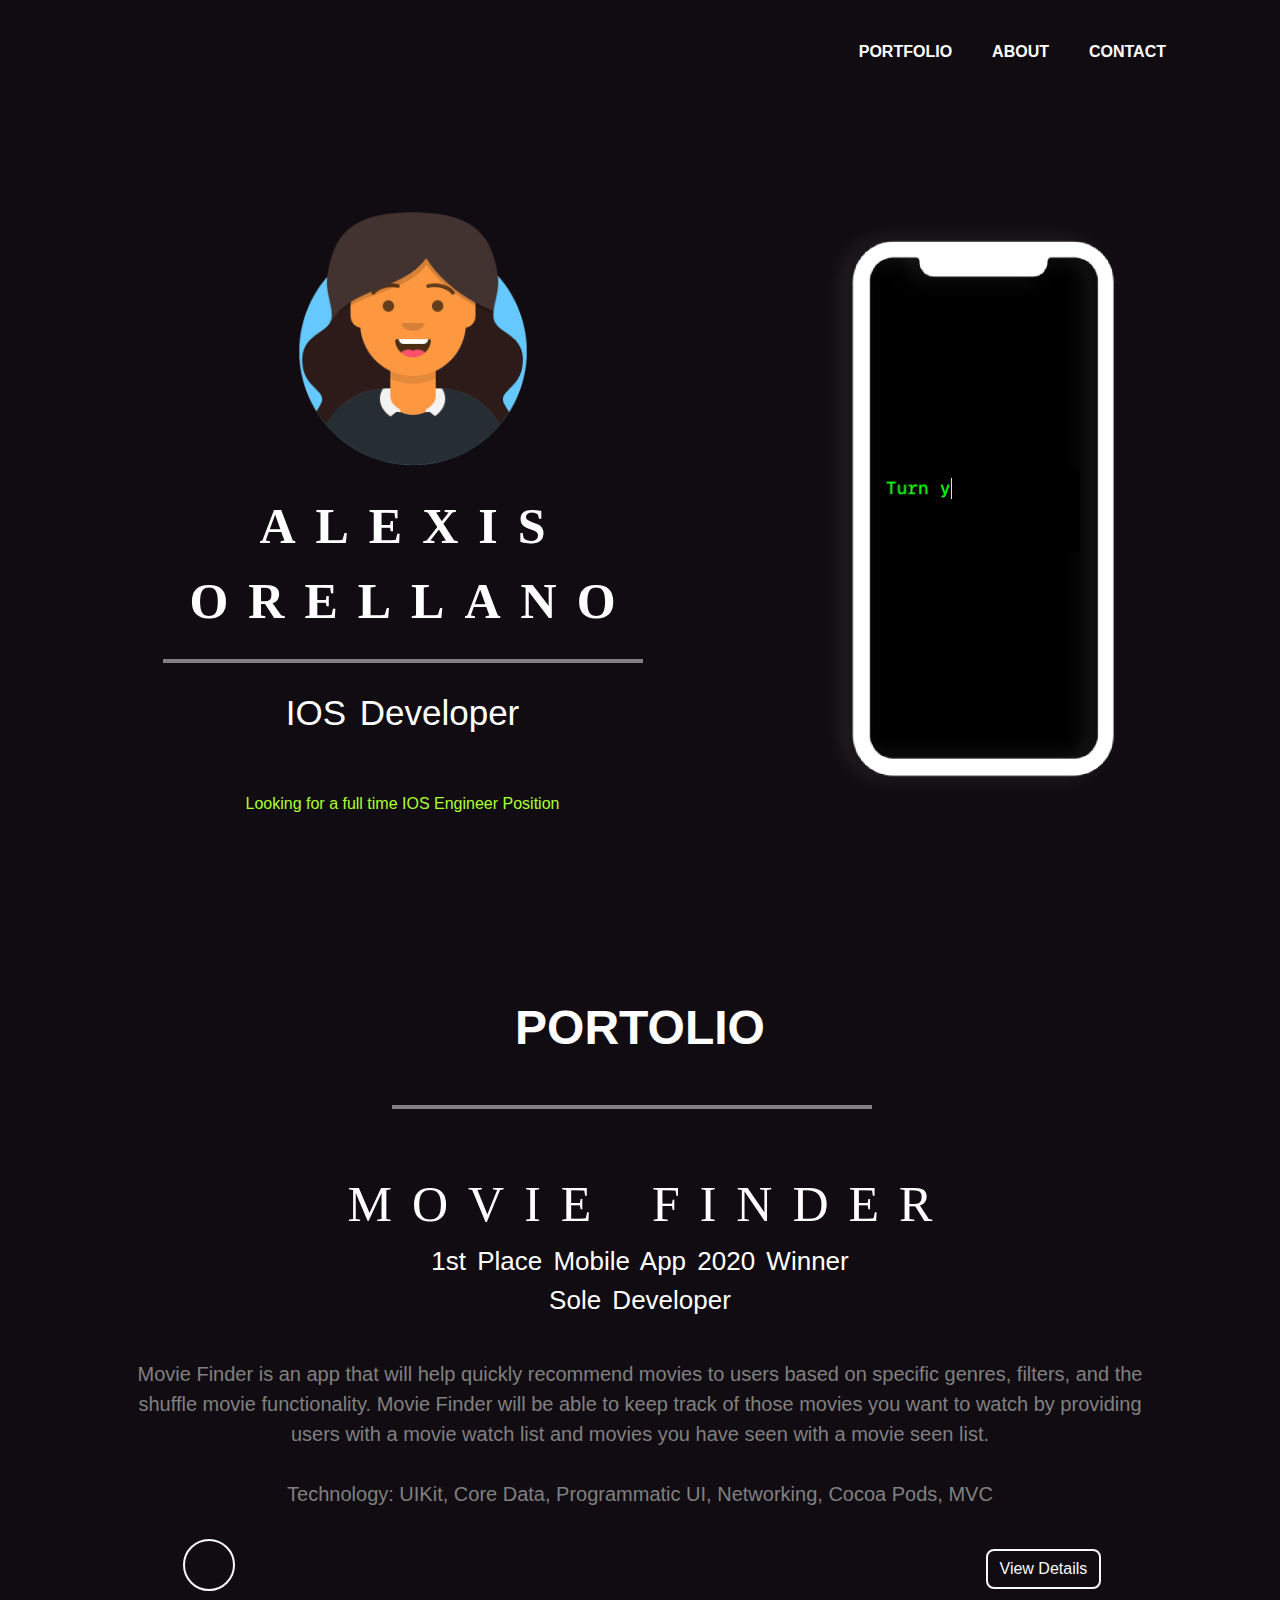
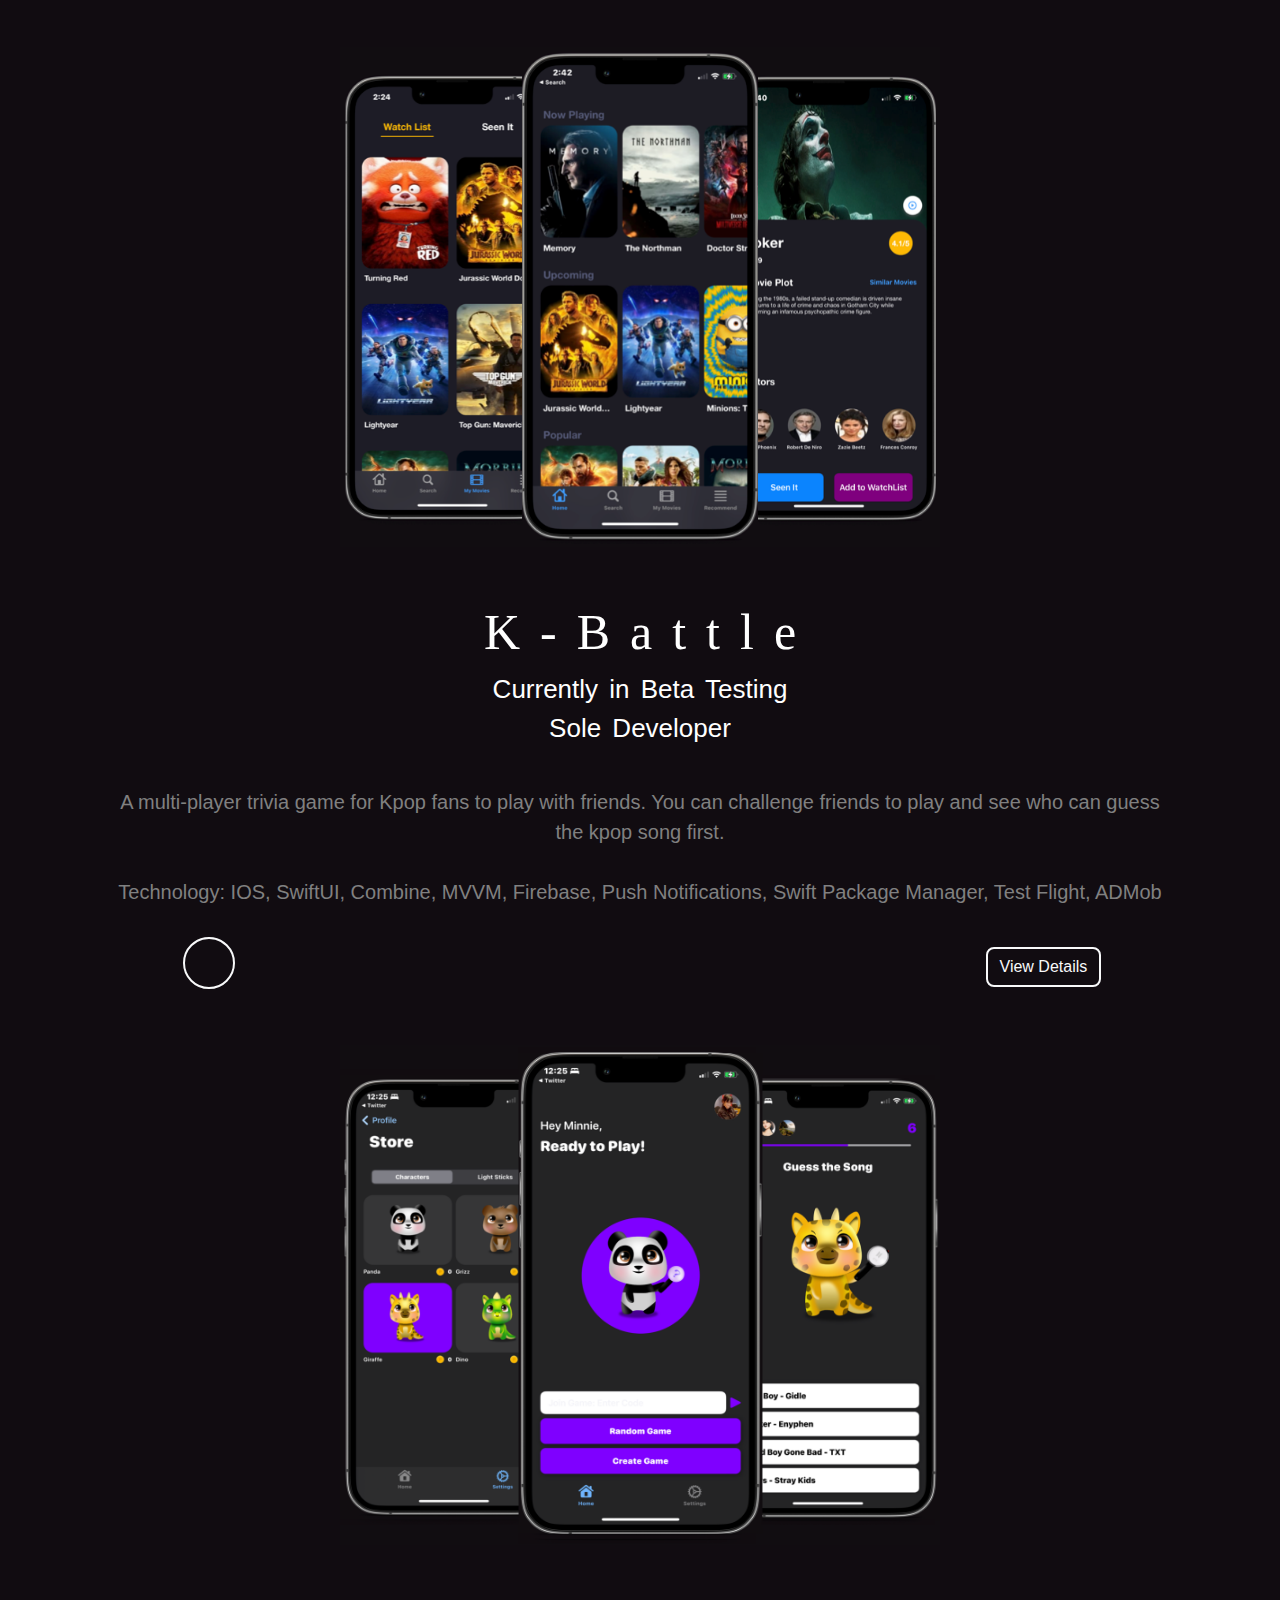
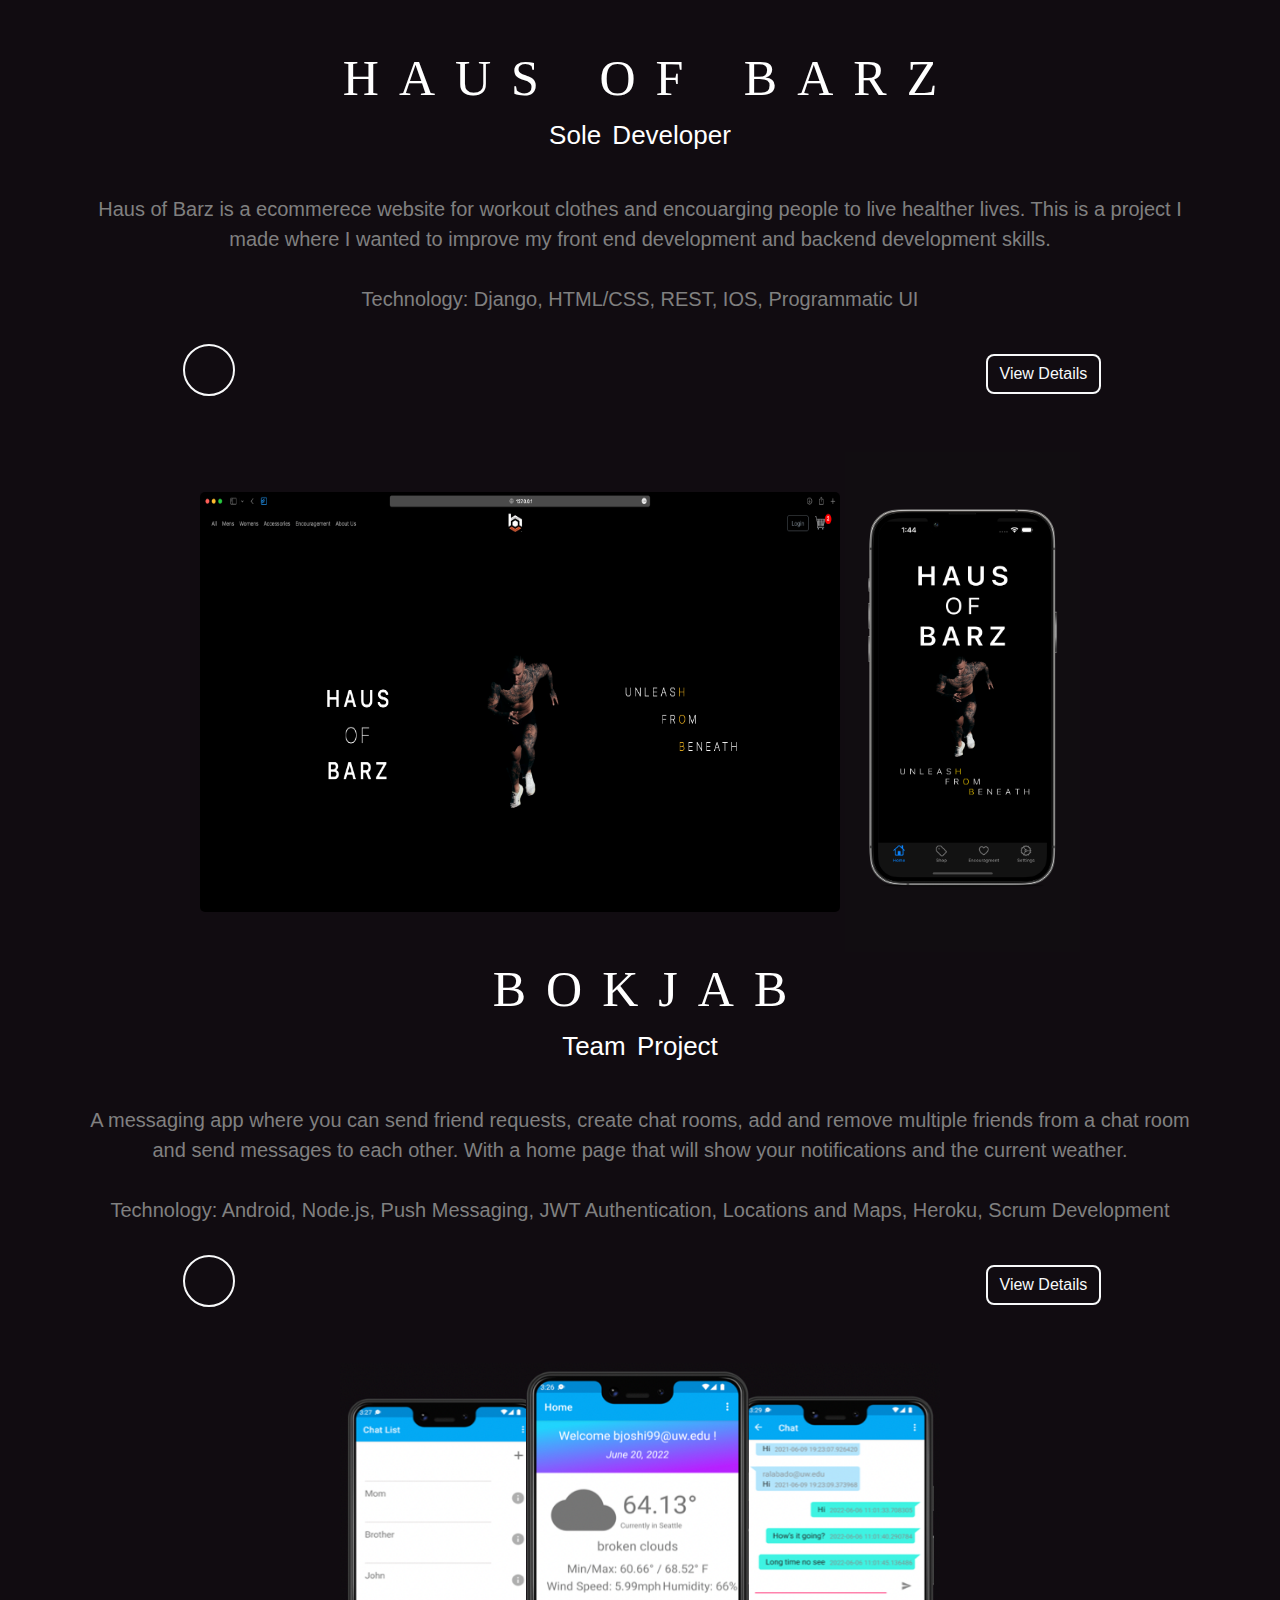
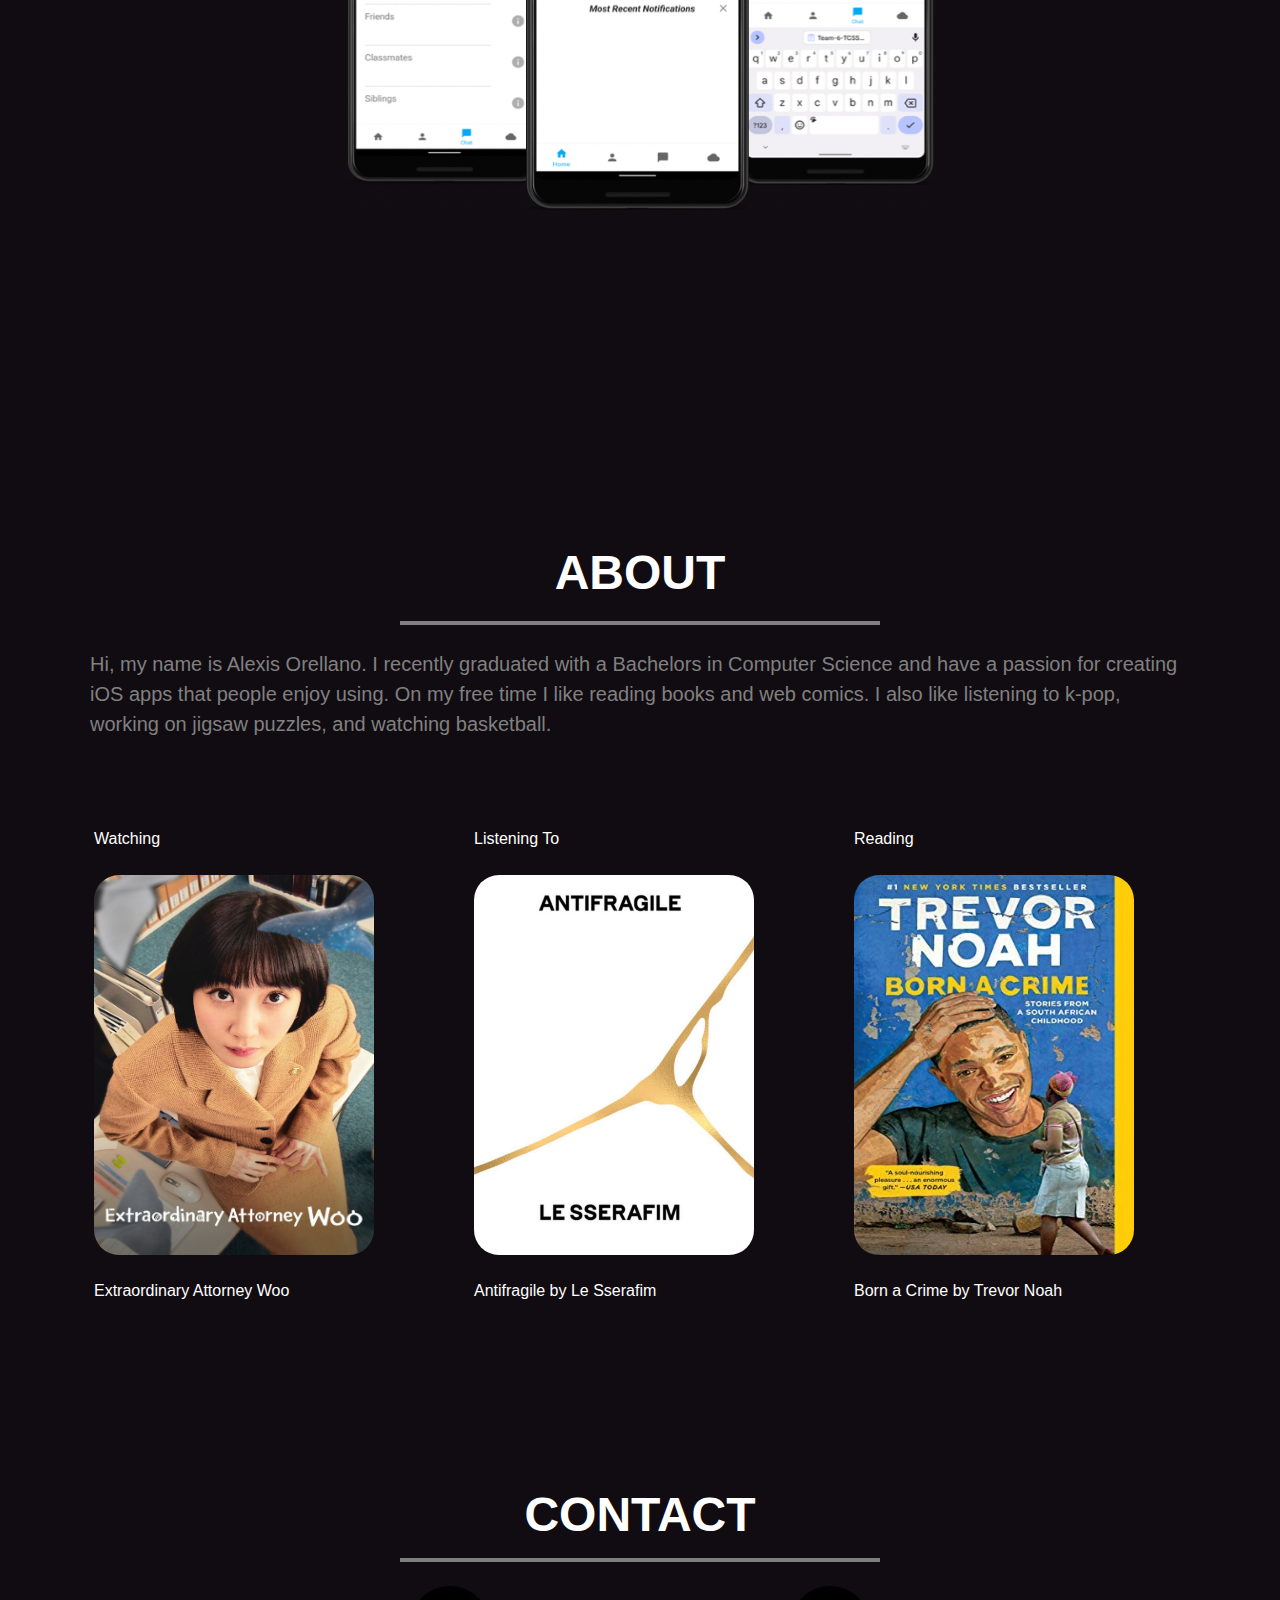
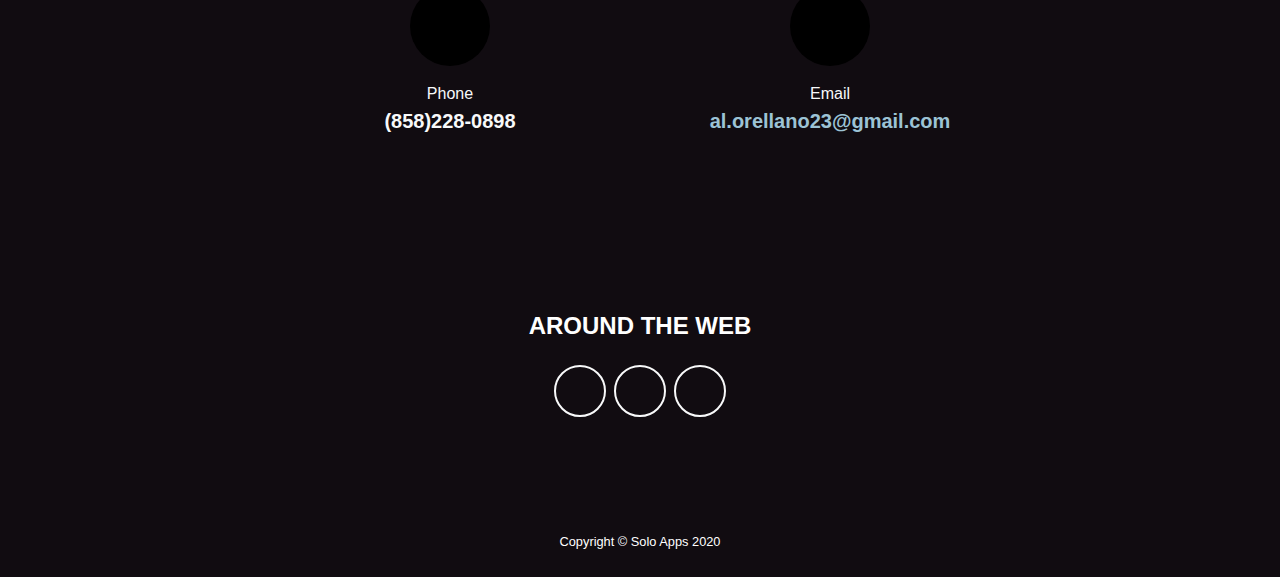
==== index.html @ 54c7a134 "test change" ====
<!DOCTYPE html>
<html lang="en">
    <head>
        <meta charset="utf-8">
        <meta name="viewport" content="width=device-width, initial-scale=1, shrink-to-fit=no">
        <meta name="description" content="">
        <meta name="author" content="">
        <title>Solo Apps</title>
        <!-- Font Awesome icons (free version)-->
        <script src="https://cdnjs.cloudflare.com/ajax/libs/font-awesome/5.13.0/js/all.min.js" crossorigin="anonymous"></script>
        <!-- Core theme CSS (includes Bootstrap)-->
        <link href="css/styles.css" rel="stylesheet">
        <!-- Fonts CSS-->
        <link rel="stylesheet" href="css/heading.css">
        <link rel="stylesheet" href="css/body.css">
        <link rel="shortcut icon" type="image/png" href="assets/img/init.png"/>
    </head>
    <body id="page-top">
        <nav class="navbar navbar-expand-lg bg-primary fixed-top" id="mainNav">
            <div class="container bg-primary">
              <a class="navbar-brand bg-primary js-scroll-trigger" href="#page-top"><img id="brandImage" src="assets/img/" alt=""></a>
                <button class="navbar-toggler bg-primary navbar-toggler-right font-weight-bold bg-primary text-white rounded" type="button" data-toggle="collapse" data-target="#navbarResponsive" aria-controls="navbarResponsive" aria-expanded="false" aria-label="Toggle navigation">Menu <i class="fas fa-bars"></i></button>
                <div class="collapse bg-primary navbar-collapse" id="navbarResponsive">
                    <ul class="navbar-nav bg-primary ml-auto">
                        <li class="nav-item mx-0 mx-lg-1"><a class="nav-link py-3 px-0 px-lg-3 rounded js-scroll-trigger" href="#portfolio">PORTFOLIO</a>
                        </li>
                        <li class="nav-item mx-0 mx-lg-1"><a class="nav-link py-3 px-0 px-lg-3 rounded js-scroll-trigger" href="#about">ABOUT</a>
                        </li>
                        <li class="nav-item mx-0 mx-lg-1"><a class="nav-link py-3 px-0 px-lg-3 rounded js-scroll-trigger" href="#contact">CONTACT</a>
                        </li>
                    </ul>
                </div>
            </div>
        </nav>
        <header class="masthead bg-primary text-white text-center">
          <div class="container bg-primary">
            <div class="row bg-primary justify-content-center align-items-center">
              <div class="col-12 col-md-7">
                <div class= "row bg-primary justify-content-center text-center title">
                  <img class="selfie" src="assets/img/avataaars.png">
                </div><br>
                <div class= "row justify-content-center text-center title">
                  ALEXIS ORELLANO
                </div>
                <div class="divider-custom">
                    <div class="divider-custom-line"></div>
                   
                </div>
                <div class= "row justify-content-center sub-title">
                  IOS Developer<br><br>
                  
                </div>
                <div class="divider-custom-icon status"><i class="fas fa-star"></i> Looking for a full time IOS Engineer Position</div>
                <!-- <div class= "row justify-content-center text-center description">
                  Hi, my name is Alexis Orellano. I have a passion<br>
       for creating beautiful IOS apps and helping<br>
      people turn their ideas into reality.<br>
      Let’s work together!<br><br><br>
                </div> -->
              </div>
              <div class="col-sm-5 d-flex justify-content-center img-col">
                <img class="iphone-img" src="assets/img/PortfolioIphone.png">
                <img class="gif" src="assets/img/final.gif">

              </div>
            </div>
          </div>
        </header>
        <section class="page-section bg-primary portfolio" id="portfolio">
            <div class="container bg-primary">
                <!-- Portfolio Section Heading-->
                <div class="text-center">
                    <h2 class="page-section-heading text-secondary mb-0 d-inline-block">PORTOLIO</h2>
                </div>
                <!-- Icon Divider-->
                <div class="divider-custom">
                    <div class="divider-custom-line"></div><br><br><br>
                    
                    
                </div>
                <!-- Portfolio Grid Items-->
                <div class="container">
                  <div class="row movie-finder justify-content-center">
                    <div class="col bg-primary text-center app-description">
                      <div class= "row bg-primary justify-content-center text-center title">
                        <span class="app-title">MOVIE FINDER</span>
                      </div>
                      <div class="row justify-content-center app-sub-title">
                        1st Place Mobile App 2020 Winner<br>Sole Developer<br><br>
                      </div>

                      <div class="row justify-content-center description">
                        Movie Finder is an app that will help quickly recommend movies to users based on specific genres, filters, and the shuffle movie functionality. Movie Finder will be able to keep track of those movies you want to watch by providing users with a movie watch list and movies you have seen with a movie seen list.<br><br>
                        Technology: UIKit, Core Data, Programmatic UI, Networking, Cocoa Pods, MVC<br><br>
                      </div>
      
                      <a class="btn btn-outline-light btn-social mx-1 justify-content-center" href="https://github.com/aorellano/Movie-finder"><i class="fab fa-fw fa-github"></i></a>&nbsp;&nbsp;&nbsp;&nbsp;&nbsp;&nbsp;&nbsp;&nbsp;&nbsp;&nbsp;&nbsp;&nbsp;&nbsp;&nbsp;&nbsp;&nbsp;&nbsp;&nbsp;&nbsp;&nbsp;&nbsp;&nbsp;&nbsp;&nbsp;&nbsp;&nbsp;&nbsp;&nbsp;&nbsp;&nbsp;&nbsp;&nbsp;&nbsp;&nbsp;&nbsp;&nbsp;&nbsp;&nbsp;&nbsp;&nbsp;&nbsp;&nbsp;&nbsp;&nbsp;&nbsp;&nbsp;&nbsp;&nbsp;&nbsp;&nbsp;&nbsp;&nbsp;&nbsp;&nbsp;&nbsp;&nbsp;&nbsp;&nbsp;&nbsp;&nbsp;&nbsp;&nbsp;&nbsp;&nbsp;&nbsp;&nbsp;&nbsp;&nbsp;&nbsp;&nbsp;&nbsp;&nbsp;&nbsp;&nbsp;&nbsp;&nbsp;&nbsp;&nbsp;&nbsp;&nbsp;&nbsp;&nbsp;&nbsp;&nbsp;&nbsp;&nbsp;&nbsp;&nbsp;&nbsp;&nbsp;&nbsp;&nbsp;&nbsp;&nbsp;&nbsp;&nbsp;&nbsp;&nbsp;&nbsp;&nbsp;&nbsp;&nbsp;&nbsp;&nbsp;&nbsp;&nbsp;&nbsp;&nbsp;&nbsp;&nbsp;&nbsp;&nbsp;&nbsp;&nbsp;&nbsp;&nbsp;&nbsp;&nbsp;&nbsp;&nbsp;&nbsp;&nbsp;&nbsp;&nbsp;&nbsp;&nbsp;&nbsp;&nbsp;&nbsp;&nbsp;&nbsp;&nbsp;&nbsp;&nbsp;&nbsp;&nbsp;&nbsp;&nbsp;&nbsp;&nbsp;&nbsp;&nbsp;&nbsp;&nbsp;&nbsp;&nbsp;&nbsp;&nbsp;&nbsp;&nbsp;&nbsp;&nbsp;&nbsp;&nbsp;&nbsp;&nbsp;&nbsp;&nbsp;&nbsp;&nbsp;&nbsp;&nbsp;&nbsp;&nbsp;&nbsp;&nbsp;&nbsp;

                      <a class="btn btn-outline-light text-center" button type="button" href="/moviefinder.html">View Details</a>
                     
                      <br><br><br>
                    </div>
                  </div>
                  <div class="row justify-content-center">
                    <img class="img" src="assets/img/movief.png">
                  </div> 
                  <br><br>
                  <div class="row movie-finder justify-content-center">
                    <div class="col bg-primary text-center app-description">
                      <div class= "row justify-content-center text-center title">
                        <span class="app-title">K-Battle</span>
                      </div>
                      <div class="row justify-content-center app-sub-title">
                        Currently in Beta Testing<br>Sole Developer<br><br>
                      </div>
                      <div class="row justify-content-center description">
                        A multi-player trivia game for Kpop fans to play with friends. You can challenge friends to play and see who can guess the kpop song first.<br><br>
                        Technology: IOS, SwiftUI, Combine, MVVM, Firebase, Push Notifications, Swift Package Manager, Test Flight, ADMob<br><br>
                      </div>
                      <a class="btn btn-outline-light btn-social mx-1" href="https://github.com/aorellano/KBattle"><i class="fab fa-fw fa-github"></i></a>&nbsp;&nbsp;&nbsp;&nbsp;&nbsp;&nbsp;&nbsp;&nbsp;&nbsp;&nbsp;&nbsp;&nbsp;&nbsp;&nbsp;&nbsp;&nbsp;&nbsp;&nbsp;&nbsp;&nbsp;&nbsp;&nbsp;&nbsp;&nbsp;&nbsp;&nbsp;&nbsp;&nbsp;&nbsp;&nbsp;&nbsp;&nbsp;&nbsp;&nbsp;&nbsp;&nbsp;&nbsp;&nbsp;&nbsp;&nbsp;&nbsp;&nbsp;&nbsp;&nbsp;&nbsp;&nbsp;&nbsp;&nbsp;&nbsp;&nbsp;&nbsp;&nbsp;&nbsp;&nbsp;&nbsp;&nbsp;&nbsp;&nbsp;&nbsp;&nbsp;&nbsp;&nbsp;&nbsp;&nbsp;&nbsp;&nbsp;&nbsp;&nbsp;&nbsp;&nbsp;&nbsp;&nbsp;&nbsp;&nbsp;&nbsp;&nbsp;&nbsp;&nbsp;&nbsp;&nbsp;&nbsp;&nbsp;&nbsp;&nbsp;&nbsp;&nbsp;&nbsp;&nbsp;&nbsp;&nbsp;&nbsp;&nbsp;&nbsp;&nbsp;&nbsp;&nbsp;&nbsp;&nbsp;&nbsp;&nbsp;&nbsp;&nbsp;&nbsp;&nbsp;&nbsp;&nbsp;&nbsp;&nbsp;&nbsp;&nbsp;&nbsp;&nbsp;&nbsp;&nbsp;&nbsp;&nbsp;&nbsp;&nbsp;&nbsp;&nbsp;&nbsp;&nbsp;&nbsp;&nbsp;&nbsp;&nbsp;&nbsp;&nbsp;&nbsp;&nbsp;&nbsp;&nbsp;&nbsp;&nbsp;&nbsp;&nbsp;&nbsp;&nbsp;&nbsp;&nbsp;&nbsp;&nbsp;&nbsp;&nbsp;&nbsp;&nbsp;&nbsp;&nbsp;&nbsp;&nbsp;&nbsp;&nbsp;&nbsp;&nbsp;&nbsp;&nbsp;&nbsp;&nbsp;&nbsp;&nbsp;&nbsp;&nbsp;&nbsp;&nbsp;&nbsp;&nbsp;&nbsp;

                    <a class="btn btn-outline-light text-center" button type="button" href="/KTrivia.html">View Details</a><br><br><br>
                    </div>
                  </div>
                  <div class="row justify-content-center">
                    <img class="img" src="assets/img/KBattle.png">
                  </div>
                  <br>
                  <!-- <div class="row task-organizer justify-content-center">
                    <div class="col bg-primary text-center app-description">
                      <div class= "row justify-content-center text-center title">
                        <span class="app-title">TASKS TODAY</span>
                      </div>
                      <div class="row justify-content-center app-sub-title">
                        Sole Developer<br><br>
                      </div>
                      <div class="row justify-content-center description">
                        Task Organizer is a beautiful simple, todo list, task list and reminder app that will help keep your busy life organized everyday. Task Organizer gives you a quick look at what you have to do for the day on the home screen and also gives you a varierty of themes to choose from.<br><br>
                        Technology: IOS, UIKit, Core Data, Programmatic UI, MVC<br><br>
                      </div>
                      <a class="btn btn-outline-light btn-social mx-1" href="https://github.com/aorellano/Tasks-Today"><i class="fab fa-fw fa-github"></i></a>&nbsp;&nbsp;&nbsp;&nbsp;&nbsp;&nbsp;&nbsp;&nbsp;&nbsp;&nbsp;&nbsp;&nbsp;&nbsp;&nbsp;&nbsp;&nbsp;&nbsp;&nbsp;&nbsp;&nbsp;&nbsp;&nbsp;&nbsp;&nbsp;&nbsp;&nbsp;&nbsp;&nbsp;&nbsp;&nbsp;&nbsp;&nbsp;&nbsp;&nbsp;&nbsp;&nbsp;&nbsp;&nbsp;&nbsp;&nbsp;&nbsp;&nbsp;&nbsp;&nbsp;&nbsp;&nbsp;&nbsp;&nbsp;&nbsp;&nbsp;&nbsp;&nbsp;&nbsp;&nbsp;&nbsp;&nbsp;&nbsp;&nbsp;&nbsp;&nbsp;&nbsp;&nbsp;&nbsp;&nbsp;&nbsp;&nbsp;&nbsp;&nbsp;&nbsp;&nbsp;&nbsp;&nbsp;&nbsp;&nbsp;&nbsp;&nbsp;&nbsp;&nbsp;&nbsp;&nbsp;&nbsp;&nbsp;&nbsp;&nbsp;&nbsp;&nbsp;&nbsp;&nbsp;&nbsp;&nbsp;&nbsp;&nbsp;&nbsp;&nbsp;&nbsp;&nbsp;&nbsp;&nbsp;&nbsp;&nbsp;&nbsp;&nbsp;&nbsp;&nbsp;&nbsp;&nbsp;&nbsp;&nbsp;&nbsp;&nbsp;&nbsp;&nbsp;&nbsp;&nbsp;&nbsp;&nbsp;&nbsp;&nbsp;&nbsp;&nbsp;&nbsp;&nbsp;&nbsp;&nbsp;&nbsp;&nbsp;&nbsp;&nbsp;&nbsp;&nbsp;&nbsp;&nbsp;&nbsp;&nbsp;&nbsp;&nbsp;&nbsp;&nbsp;&nbsp;&nbsp;&nbsp;&nbsp;&nbsp;&nbsp;&nbsp;&nbsp;&nbsp;&nbsp;&nbsp;&nbsp;&nbsp;&nbsp;&nbsp;&nbsp;&nbsp;&nbsp;&nbsp;&nbsp;&nbsp;&nbsp;&nbsp;&nbsp;&nbsp;&nbsp;&nbsp;&nbsp;&nbsp;
                      
                      <a class="btn btn-outline-light text-center" button type="button" href="/TasksToday.html">View Details</a>--><br><br><br>
                    </div> 
                  </div>
                  <div class = "container">
                  <div class="row rent-cars justify-content-center">
                    <div class="col bg-primary text-center app-description">
                      <div class= "row justify-content-center text-center title">
                        <span class="app-title">HAUS OF BARZ</span>
                      </div>
                      <div class="row justify-content-center app-sub-title">
                        Sole Developer<br><br>
                      </div>
                      <div class="row justify-content-center description">
                        Haus of Barz is a ecommerece website for workout clothes and encouarging people to live healther lives. This is a project I made where I wanted to improve my front end development and backend development skills.<br><br>
                        Technology: Django, HTML/CSS, REST, IOS, Programmatic UI<br><br>
                      </div>
                      <a class="btn btn-outline-light btn-social mx-1" href="https://github.com/aorellano/HobEcommerce"><i class="fab fa-fw fa-github"></i></a>&nbsp;&nbsp;&nbsp;&nbsp;&nbsp;&nbsp;&nbsp;&nbsp;&nbsp;&nbsp;&nbsp;&nbsp;&nbsp;&nbsp;&nbsp;&nbsp;&nbsp;&nbsp;&nbsp;&nbsp;&nbsp;&nbsp;&nbsp;&nbsp;&nbsp;&nbsp;&nbsp;&nbsp;&nbsp;&nbsp;&nbsp;&nbsp;&nbsp;&nbsp;&nbsp;&nbsp;&nbsp;&nbsp;&nbsp;&nbsp;&nbsp;&nbsp;&nbsp;&nbsp;&nbsp;&nbsp;&nbsp;&nbsp;&nbsp;&nbsp;&nbsp;&nbsp;&nbsp;&nbsp;&nbsp;&nbsp;&nbsp;&nbsp;&nbsp;&nbsp;&nbsp;&nbsp;&nbsp;&nbsp;&nbsp;&nbsp;&nbsp;&nbsp;&nbsp;&nbsp;&nbsp;&nbsp;&nbsp;&nbsp;&nbsp;&nbsp;&nbsp;&nbsp;&nbsp;&nbsp;&nbsp;&nbsp;&nbsp;&nbsp;&nbsp;&nbsp;&nbsp;&nbsp;&nbsp;&nbsp;&nbsp;&nbsp;&nbsp;&nbsp;&nbsp;&nbsp;&nbsp;&nbsp;&nbsp;&nbsp;&nbsp;&nbsp;&nbsp;&nbsp;&nbsp;&nbsp;&nbsp;&nbsp;&nbsp;&nbsp;&nbsp;&nbsp;&nbsp;&nbsp;&nbsp;&nbsp;&nbsp;&nbsp;&nbsp;&nbsp;&nbsp;&nbsp;&nbsp;&nbsp;&nbsp;&nbsp;&nbsp;&nbsp;&nbsp;&nbsp;&nbsp;&nbsp;&nbsp;&nbsp;&nbsp;&nbsp;&nbsp;&nbsp;&nbsp;&nbsp;&nbsp;&nbsp;&nbsp;&nbsp;&nbsp;&nbsp;&nbsp;&nbsp;&nbsp;&nbsp;&nbsp;&nbsp;&nbsp;&nbsp;&nbsp;&nbsp;&nbsp;&nbsp;&nbsp;&nbsp;&nbsp;&nbsp;&nbsp;&nbsp;&nbsp;&nbsp;&nbsp;

                      <a class="btn btn-outline-light text-center" button type="button" href="/HOB.html">View Details</a><br><br><br>
                    </div>
                  </div>
                  <div class="container">
                    <div class="row justify-content-center">
                      <div class="col bg-primary text-center app-description">
                        <img class="websiteImg2" src="assets/img/HOB.png">
                     
                          <img class="img-details2" src="assets/img/HOBHome.jpg">
                       </div>
                  </div>
                  </div>
                    
                  </div>
                  <div class="container">
                  <div class="row task-organizer justify-content-center">
                    <div class="col bg-primary text-center app-description">
                      <div class= "row justify-content-center text-center title">
                        <span class="app-title">BOKJAB</span>
                      </div>
                      <div class="row justify-content-center app-sub-title">
                        Team Project<br><br>
                      </div>
                      <div class="row justify-content-center description">
                        A messaging app where you can send friend requests, create chat rooms, add and remove multiple friends from a chat room and send messages to each other. With a home page that will show your notifications and the current weather. <br><br>
                        Technology: Android, Node.js, Push Messaging, JWT Authentication, Locations and Maps, Heroku, Scrum Development<br><br>
                      </div>
                      <a class="btn btn-outline-light btn-social mx-1" href="https://github.com/bjoshi99/Team-6-TCSS-450"><i class="fab fa-fw fa-github"></i></a>&nbsp;&nbsp;&nbsp;&nbsp;&nbsp;&nbsp;&nbsp;&nbsp;&nbsp;&nbsp;&nbsp;&nbsp;&nbsp;&nbsp;&nbsp;&nbsp;&nbsp;&nbsp;&nbsp;&nbsp;&nbsp;&nbsp;&nbsp;&nbsp;&nbsp;&nbsp;&nbsp;&nbsp;&nbsp;&nbsp;&nbsp;&nbsp;&nbsp;&nbsp;&nbsp;&nbsp;&nbsp;&nbsp;&nbsp;&nbsp;&nbsp;&nbsp;&nbsp;&nbsp;&nbsp;&nbsp;&nbsp;&nbsp;&nbsp;&nbsp;&nbsp;&nbsp;&nbsp;&nbsp;&nbsp;&nbsp;&nbsp;&nbsp;&nbsp;&nbsp;&nbsp;&nbsp;&nbsp;&nbsp;&nbsp;&nbsp;&nbsp;&nbsp;&nbsp;&nbsp;&nbsp;&nbsp;&nbsp;&nbsp;&nbsp;&nbsp;&nbsp;&nbsp;&nbsp;&nbsp;&nbsp;&nbsp;&nbsp;&nbsp;&nbsp;&nbsp;&nbsp;&nbsp;&nbsp;&nbsp;&nbsp;&nbsp;&nbsp;&nbsp;&nbsp;&nbsp;&nbsp;&nbsp;&nbsp;&nbsp;&nbsp;&nbsp;&nbsp;&nbsp;&nbsp;&nbsp;&nbsp;&nbsp;&nbsp;&nbsp;&nbsp;&nbsp;&nbsp;&nbsp;&nbsp;&nbsp;&nbsp;&nbsp;&nbsp;&nbsp;&nbsp;&nbsp;&nbsp;&nbsp;&nbsp;&nbsp;&nbsp;&nbsp;&nbsp;&nbsp;&nbsp;&nbsp;&nbsp;&nbsp;&nbsp;&nbsp;&nbsp;&nbsp;&nbsp;&nbsp;&nbsp;&nbsp;&nbsp;&nbsp;&nbsp;&nbsp;&nbsp;&nbsp;&nbsp;&nbsp;&nbsp;&nbsp;&nbsp;&nbsp;&nbsp;&nbsp;&nbsp;&nbsp;&nbsp;&nbsp;&nbsp;&nbsp;&nbsp;&nbsp;&nbsp;&nbsp;&nbsp;

                      <a class="btn btn-outline-light text-center" button type="button" href="/Bokjab.html">View Details</a><br><br><br>
                    </div>
                  </div>
                  <div class="row justify-content-center">
                      <img class="tasks-img" src="assets/img/androiddark.png">
                  </div>
                </div>




        
                <!-- <div class="row rent-cars justify-content-center">
                  <div class="col bg-primary text-center app-description">
                    <div class= "row justify-content-center text-center title">
                      <span class="app-title">RENT CARS TODAY</span>
                    </div>
                    <div class="row justify-content-center app-sub-title">
                      Team Project<br><br>
                    </div>
                    <div class="row justify-content-center description">
                      Rent Cars Now is a car renting website where you can search for cars and rent them from people for a certain period of time. <br><br>
                      Technology: Ruby on Rails, PostgreSQL, HTML/CSS, UML, MVC, User Stories, REST, box testing, git, SCRUM development
                      <br><br>
                    </div>
                    <a class="btn btn-outline-light btn-social mx-1" href="https://github.com/memphis-cs-projects/RentCarsNow"><i class="fab fa-fw fa-github"></i></a>&nbsp;&nbsp;&nbsp;&nbsp;&nbsp;&nbsp;&nbsp;&nbsp;&nbsp;&nbsp;&nbsp;&nbsp;&nbsp;&nbsp;&nbsp;&nbsp;&nbsp;&nbsp;&nbsp;&nbsp;&nbsp;&nbsp;&nbsp;&nbsp;&nbsp;&nbsp;&nbsp;&nbsp;&nbsp;&nbsp;&nbsp;&nbsp;&nbsp;&nbsp;&nbsp;&nbsp;&nbsp;&nbsp;&nbsp;&nbsp;&nbsp;&nbsp;&nbsp;&nbsp;&nbsp;&nbsp;&nbsp;&nbsp;&nbsp;&nbsp;&nbsp;&nbsp;&nbsp;&nbsp;&nbsp;&nbsp;&nbsp;&nbsp;&nbsp;&nbsp;&nbsp;&nbsp;&nbsp;&nbsp;&nbsp;&nbsp;&nbsp;&nbsp;&nbsp;&nbsp;&nbsp;&nbsp;&nbsp;&nbsp;&nbsp;&nbsp;&nbsp;&nbsp;&nbsp;&nbsp;&nbsp;&nbsp;&nbsp;&nbsp;&nbsp;&nbsp;&nbsp;&nbsp;&nbsp;&nbsp;&nbsp;&nbsp;&nbsp;&nbsp;&nbsp;&nbsp;&nbsp;&nbsp;&nbsp;&nbsp;&nbsp;&nbsp;&nbsp;&nbsp;&nbsp;&nbsp;&nbsp;&nbsp;&nbsp;&nbsp;&nbsp;&nbsp;&nbsp;&nbsp;&nbsp;&nbsp;&nbsp;&nbsp;&nbsp;&nbsp;&nbsp;&nbsp;&nbsp;&nbsp;&nbsp;&nbsp;&nbsp;&nbsp;&nbsp;&nbsp;&nbsp;&nbsp;&nbsp;&nbsp;&nbsp;&nbsp;&nbsp;&nbsp;&nbsp;&nbsp;&nbsp;&nbsp;&nbsp;&nbsp;&nbsp;&nbsp;&nbsp;&nbsp;&nbsp;&nbsp;&nbsp;&nbsp;&nbsp;&nbsp;&nbsp;&nbsp;&nbsp;&nbsp;&nbsp;&nbsp;&nbsp;&nbsp;&nbsp;&nbsp;&nbsp;&nbsp;&nbsp;

                    <a class="btn btn-outline-light text-center" button type="button" href="/RentCars.html">View Details</a>--><br><br><br>
                  <!-- </div>
                </div>
                <div class="row justify-content-center">
                    <img class="websiteImg" src="assets/img/RentCars.png">
                </div>
              </div>
            </div>  -->
        </section>
        <section class="page-section bg-primary text-white mb-0" id="about">
            <div class="container">
                <!-- About Section Heading-->
                <div class="text-center">
                    <h2 class="page-section-heading d-inline-block text-white">ABOUT</h2>
                </div>
                <!-- Icon Divider-->
                <div class="divider-custom">
                    <div class="divider-custom-line"></div>
                </div>
                <!-- About Section Content-->
                <div class="row">
                    <div class=" ml-auto">
                        <p class="pre-wrap description lead">Hi, my name is Alexis Orellano. I recently graduated with a Bachelors in Computer Science and have a passion for creating iOS apps that people enjoy using. On my free time I like reading books and web comics. I also like listening to k-pop, working on jigsaw puzzles, and watching basketball.</p><br><br>
                    </div>
                    <div class="container">
                      <div class="row media">
                          <div class="col-md-4" >
                            <br>Watching<br><br>
                            <img class = "media" width="280" height="380" src="assets/img/EAW.jpeg"><r><br>
                              Extraordinary Attorney Woo
                          </div><br><br>
                          <div class="col-md-4">
                            <br>Listening To<br><br>
                            <img class = "media" width="280" height="380" src="assets/img/Antifragile2.png"><br>
                            Antifragile by Le Sserafim
                          </div>
                          <div class="col-md-4" >
                            <br>Reading<br><br>
                            <img class = "media" width="280" height="380" src="assets/img/BACBook.jpg"><br>
                            Born a Crime by Trevor Noah
                          </div>
                      </div>
                  </div>

                </div>
            </div>
        </section>
        <section class="page-section bg-primary" id="contact">
            <div class="container">
                <!-- Contact Section Heading-->
                <div class="text-center">
                    <h2 class="page-section-heading text-secondary d-inline-block mb-0">CONTACT</h2>
                </div>
                <!-- Icon Divider-->
                <div class="divider-custom">
                    <div class="divider-custom-line"></div>
                </div>
                <!-- Contact Section Content-->
                <div class="row justify-content-center">
                    <div class="col-lg-4">
                        <div class="d-flex flex-column align-items-center">
                            <div class="icon-contact mb-3"><i class="fas fa-mobile-alt"></i></div>
                            <div class="text-light">Phone</div>
                            <div class="lead text-light font-weight-bold">(858)228-0898</div>
                        </div>
                    </div>
                    <div class="col-lg-4">
                        <div class="d-flex flex-column align-items-center">
                            <div class="icon-contact mb-3"><i class="far fa-envelope"></i></div>
                            <div class="text-light">Email</div><a class="lead font-weight-bold" href="mailto:al.orellano23@gmail.com">al.orellano23@gmail.com</a>
                        </div>
                    </div>
                </div>
            </div>
        </section>
        
        <footer class="footer bg-primary text-center">
            <div class="container">
                <div class="row justify-content-center">

                    <!-- Footer Social Icons-->
                    <div class="col-lg-4 mb-5 mb-lg-0 align-items-center">
                        <h4 class="mb-4">AROUND THE WEB</h4><a class="btn btn-outline-light btn-social mx-1" href="https://www.instagram.com/alexiscodes/"><i class="fab fa-fw fa-instagram"></i></a><a class="btn btn-outline-light btn-social mx-1" href="https://www.twitter.com/alexiscodes"><i class="fab fa-fw fa-twitter"></i></a><a class="btn btn-outline-light btn-social mx-1" href="https://github.com/aorellano"><i class="fab fa-fw fa-github"></i></a>
                    </div>
                </div>
            </div>
        </footer>
        <!-- Copyright Section-->
        <section class="copyright bg-primary py-4 text-center text-white">
            <div class="container"><small class="pre-wrap">Copyright © Solo Apps 2020</small></div>
        </section>
        <!-- Scroll to Top Button (Only visible on small and extra-small screen sizes)-->
        <div class="scroll-to-top d-lg-none position-fixed"><a class="js-scroll-trigger d-block text-center text-white rounded" href="#page-top"><i class="fa fa-chevron-up"></i></a></div>
        <!-- Bootstrap core JS-->
        <script src="https://cdnjs.cloudflare.com/ajax/libs/jquery/3.4.1/jquery.min.js"></script>
        <script src="https://stackpath.bootstrapcdn.com/bootstrap/4.4.1/js/bootstrap.bundle.min.js"></script>
        <!-- Third party plugin JS-->
        <script src="https://cdnjs.cloudflare.com/ajax/libs/jquery-easing/1.4.1/jquery.easing.min.js"></script>
        <!-- Contact form JS-->
        <script src="assets/mail/jqBootstrapValidation.js"></script>
        <script src="assets/mail/contact_me.js"></script>
        <!-- Core theme JS-->
        <script src="js/scripts.js"></script>
    </body>
</html>
---- css/heading.css ----
/* latin */
@font-face {
    font-family: 'SB Heading';
    font-style: normal;
    font-weight: 400;
    src: local('Montserrat Regular'), local('Montserrat-Regular'),
        url(https://fonts.gstatic.com/s/montserrat/v14/JTUSjIg1_i6t8kCHKm459WRhyyTh89ZNpQ.woff2)
            format('woff2');
    unicode-range: U+0000-00FF, U+0131, U+0152-0153, U+02BB-02BC, U+02C6, U+02DA, U+02DC,
        U+2000-206F, U+2074, U+20AC, U+2122, U+2191, U+2193, U+2212, U+2215, U+FEFF, U+FFFD;
}
/* latin */
@font-face {
    font-family: 'SB Heading';
    font-style: normal;
    font-weight: 700;
    src: local('Montserrat Bold'), local('Montserrat-Bold'),
        url(https://fonts.gstatic.com/s/montserrat/v14/JTURjIg1_i6t8kCHKm45_dJE3gnD_vx3rCs.woff2)
            format('woff2');
    unicode-range: U+0000-00FF, U+0131, U+0152-0153, U+02BB-02BC, U+02C6, U+02DA, U+02DC,
        U+2000-206F, U+2074, U+20AC, U+2122, U+2191, U+2193, U+2212, U+2215, U+FEFF, U+FFFD;
}
---- css/body.css ----
/* latin */
@font-face {
    font-family: 'SB Body';
    font-style: italic;
    font-weight: 400;
    src: local('Lato Italic'), local('Lato-Italic'),
        url(https://fonts.gstatic.com/s/lato/v16/S6u8w4BMUTPHjxsAXC-qNiXg7Q.woff2) format('woff2');
    unicode-range: U+0000-00FF, U+0131, U+0152-0153, U+02BB-02BC, U+02C6, U+02DA, U+02DC,
        U+2000-206F, U+2074, U+20AC, U+2122, U+2191, U+2193, U+2212, U+2215, U+FEFF, U+FFFD;
}
/* latin */
@font-face {
    font-family: 'SB Body';
    font-style: italic;
    font-weight: 700;
    src: local('Lato Bold Italic'), local('Lato-BoldItalic'),
        url(https://fonts.gstatic.com/s/lato/v16/S6u_w4BMUTPHjxsI5wq_Gwftx9897g.woff2)
            format('woff2');
    unicode-range: U+0000-00FF, U+0131, U+0152-0153, U+02BB-02BC, U+02C6, U+02DA, U+02DC,
        U+2000-206F, U+2074, U+20AC, U+2122, U+2191, U+2193, U+2212, U+2215, U+FEFF, U+FFFD;
}
/* latin */
@font-face {
    font-family: 'SB Body';
    font-style: normal;
    font-weight: 400;
    src: local('Lato Regular'), local('Lato-Regular'),
        url(https://fonts.gstatic.com/s/lato/v16/S6uyw4BMUTPHjx4wXiWtFCc.woff2) format('woff2');
    unicode-range: U+0000-00FF, U+0131, U+0152-0153, U+02BB-02BC, U+02C6, U+02DA, U+02DC,
        U+2000-206F, U+2074, U+20AC, U+2122, U+2191, U+2193, U+2212, U+2215, U+FEFF, U+FFFD;
}
/* latin */
@font-face {
    font-family: 'SB Body';
    font-style: normal;
    font-weight: 700;
    src: local('Lato Bold'), local('Lato-Bold'),
        url(https://fonts.gstatic.com/s/lato/v16/S6u9w4BMUTPHh6UVSwiPGQ3q5d0.woff2) format('woff2');
    unicode-range: U+0000-00FF, U+0131, U+0152-0153, U+02BB-02BC, U+02C6, U+02DA, U+02DC,
        U+2000-206F, U+2074, U+20AC, U+2122, U+2191, U+2193, U+2212, U+2215, U+FEFF, U+FFFD;
}
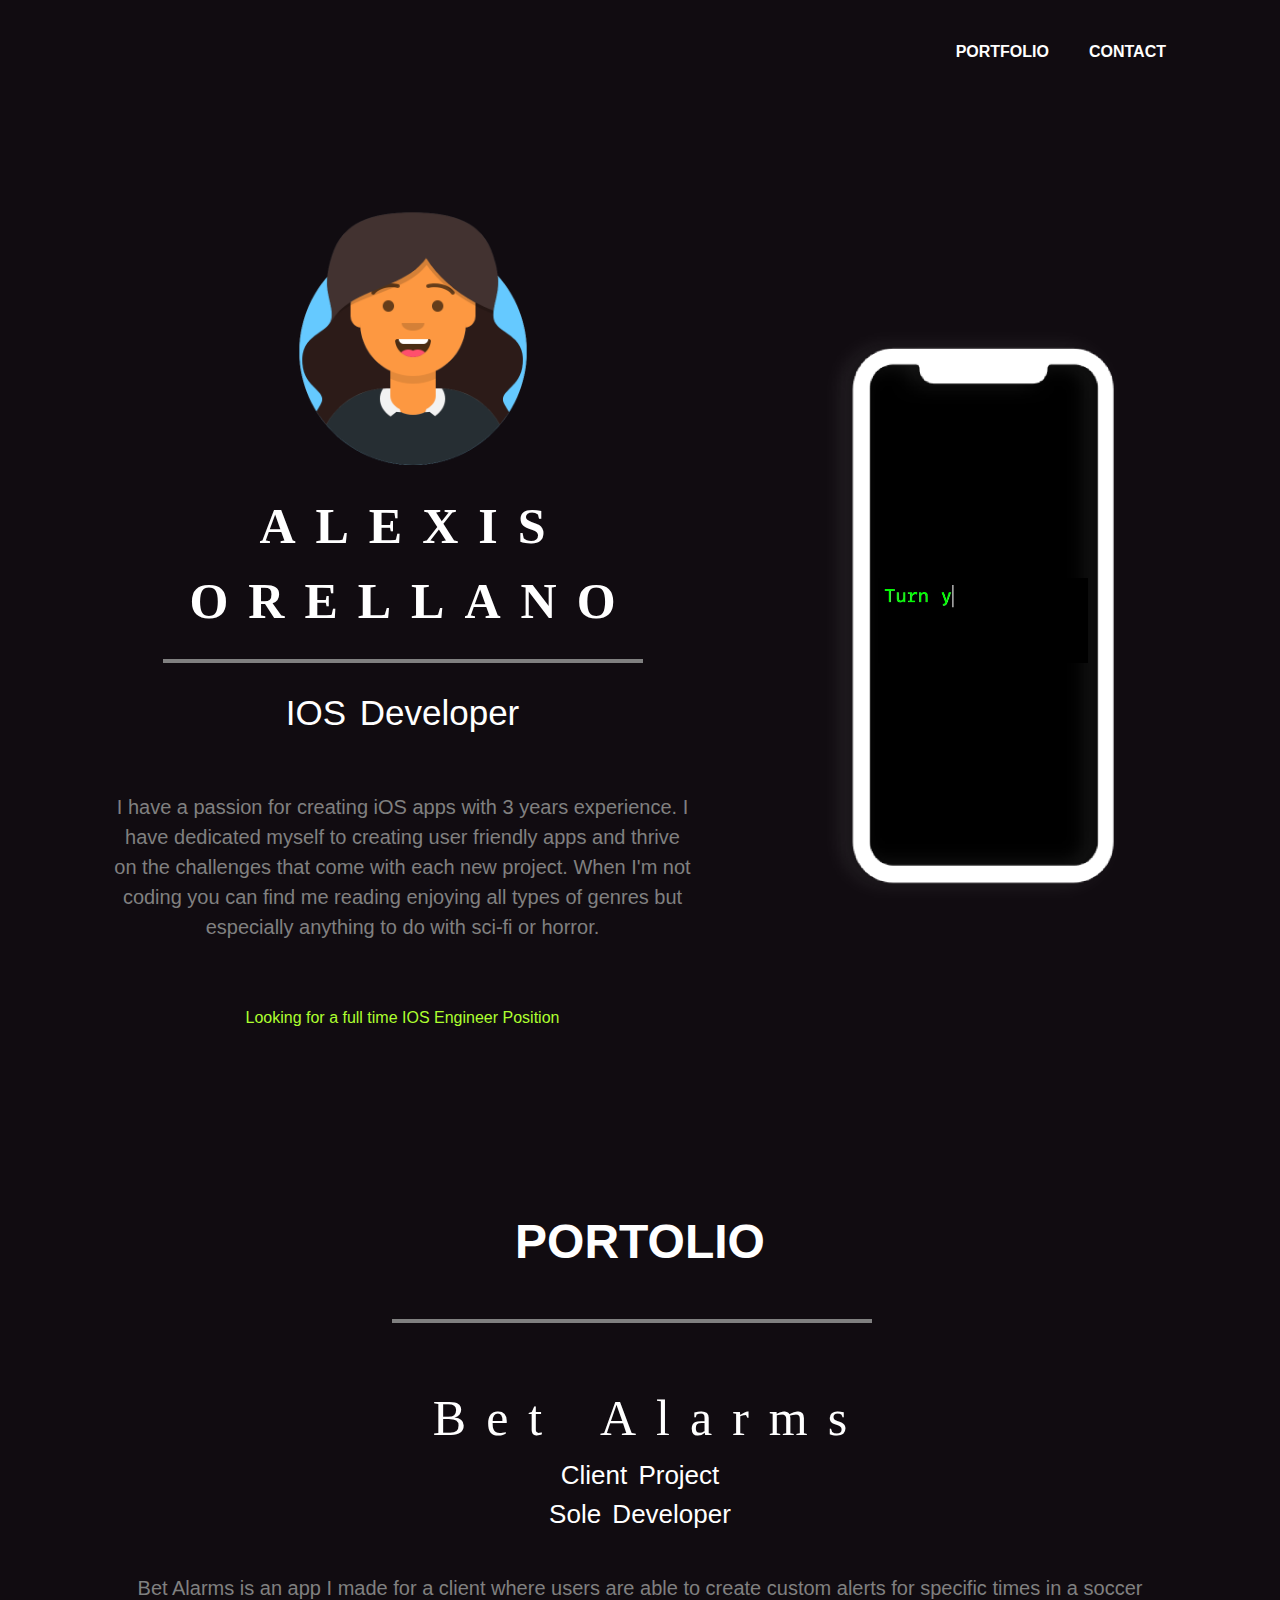
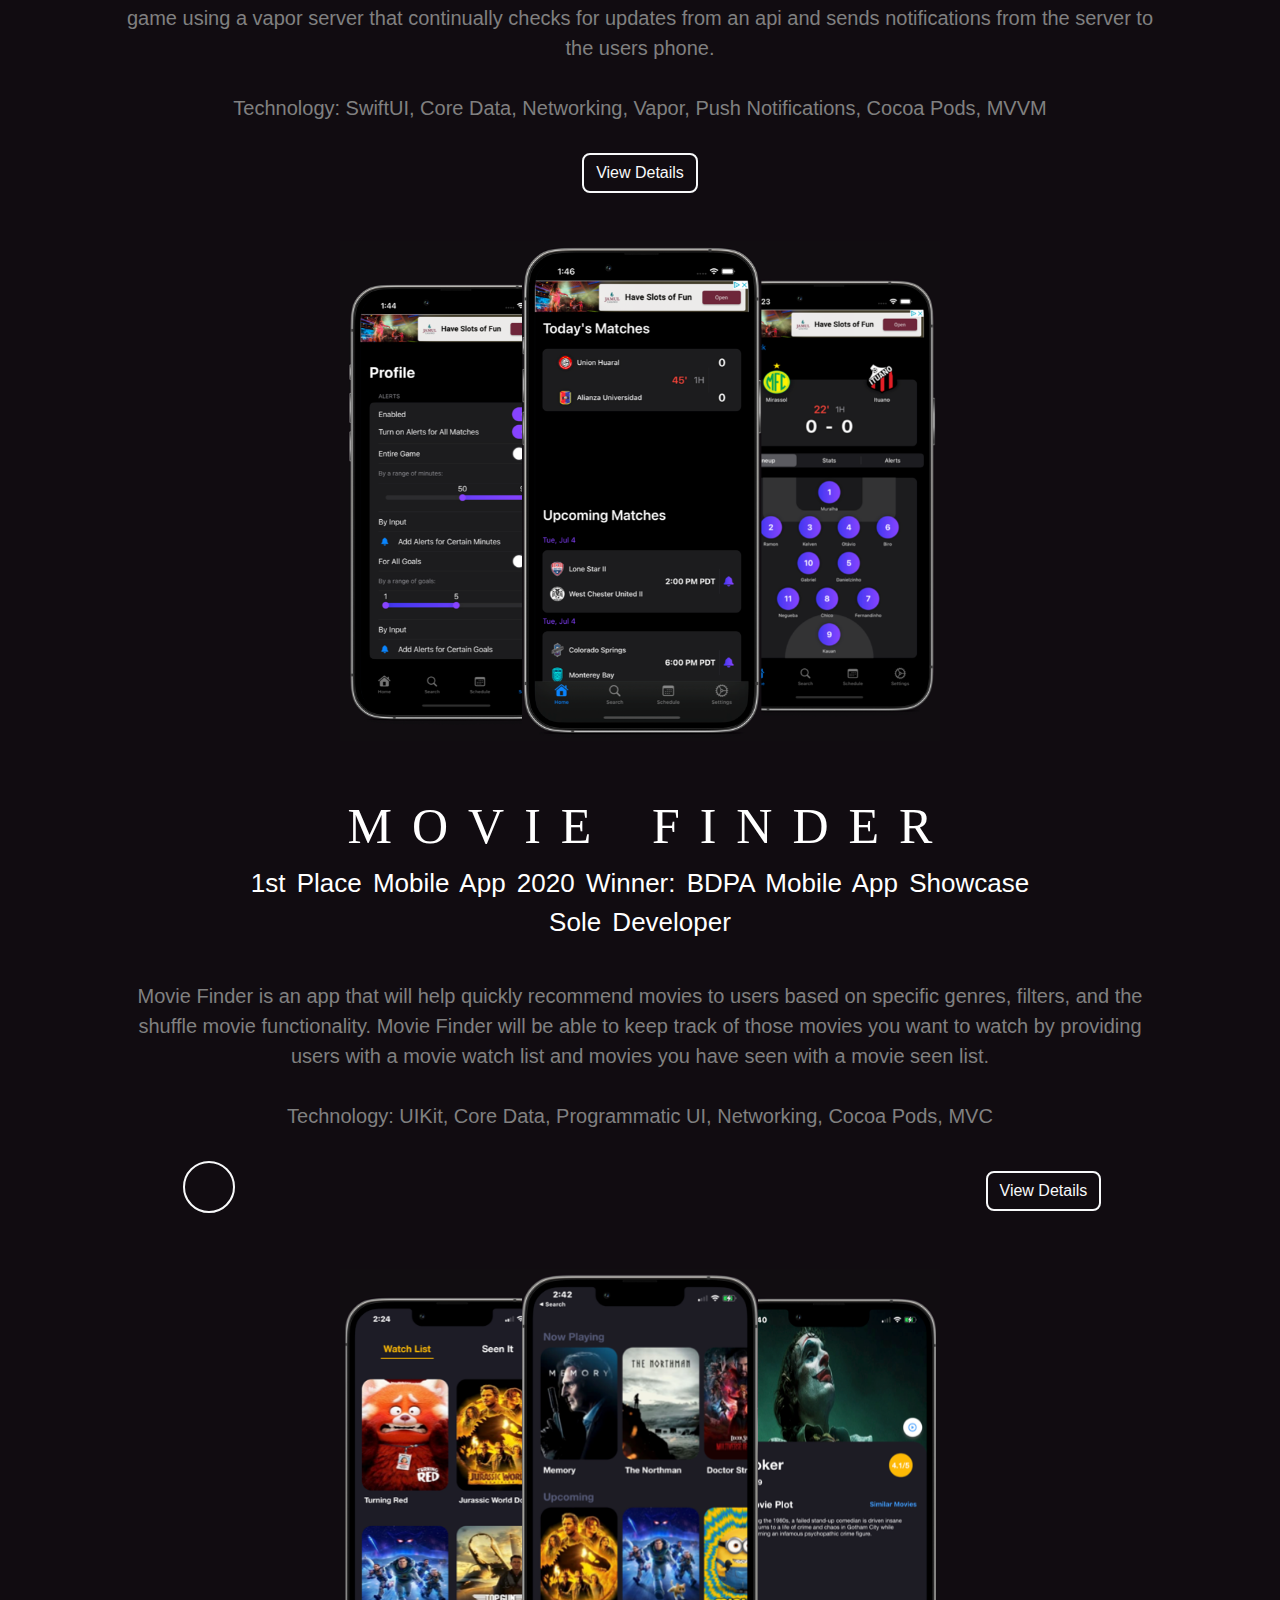
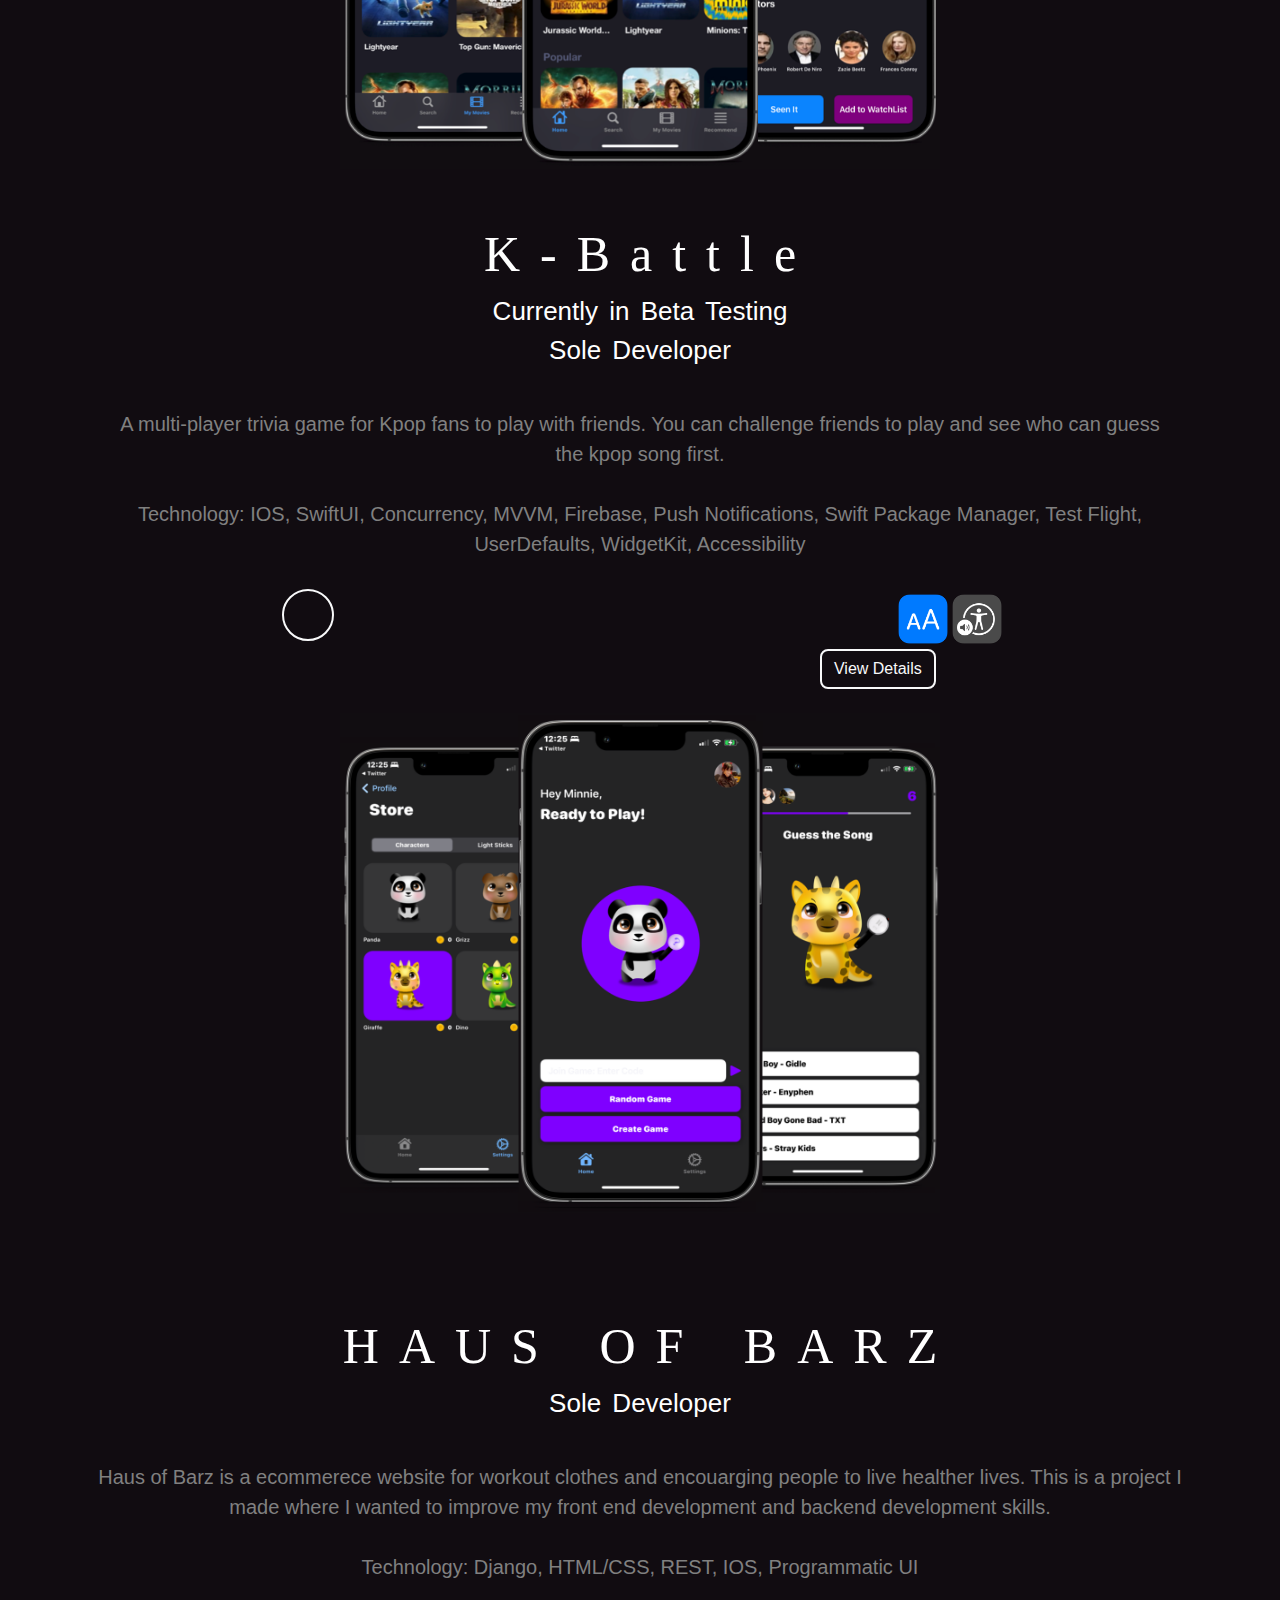
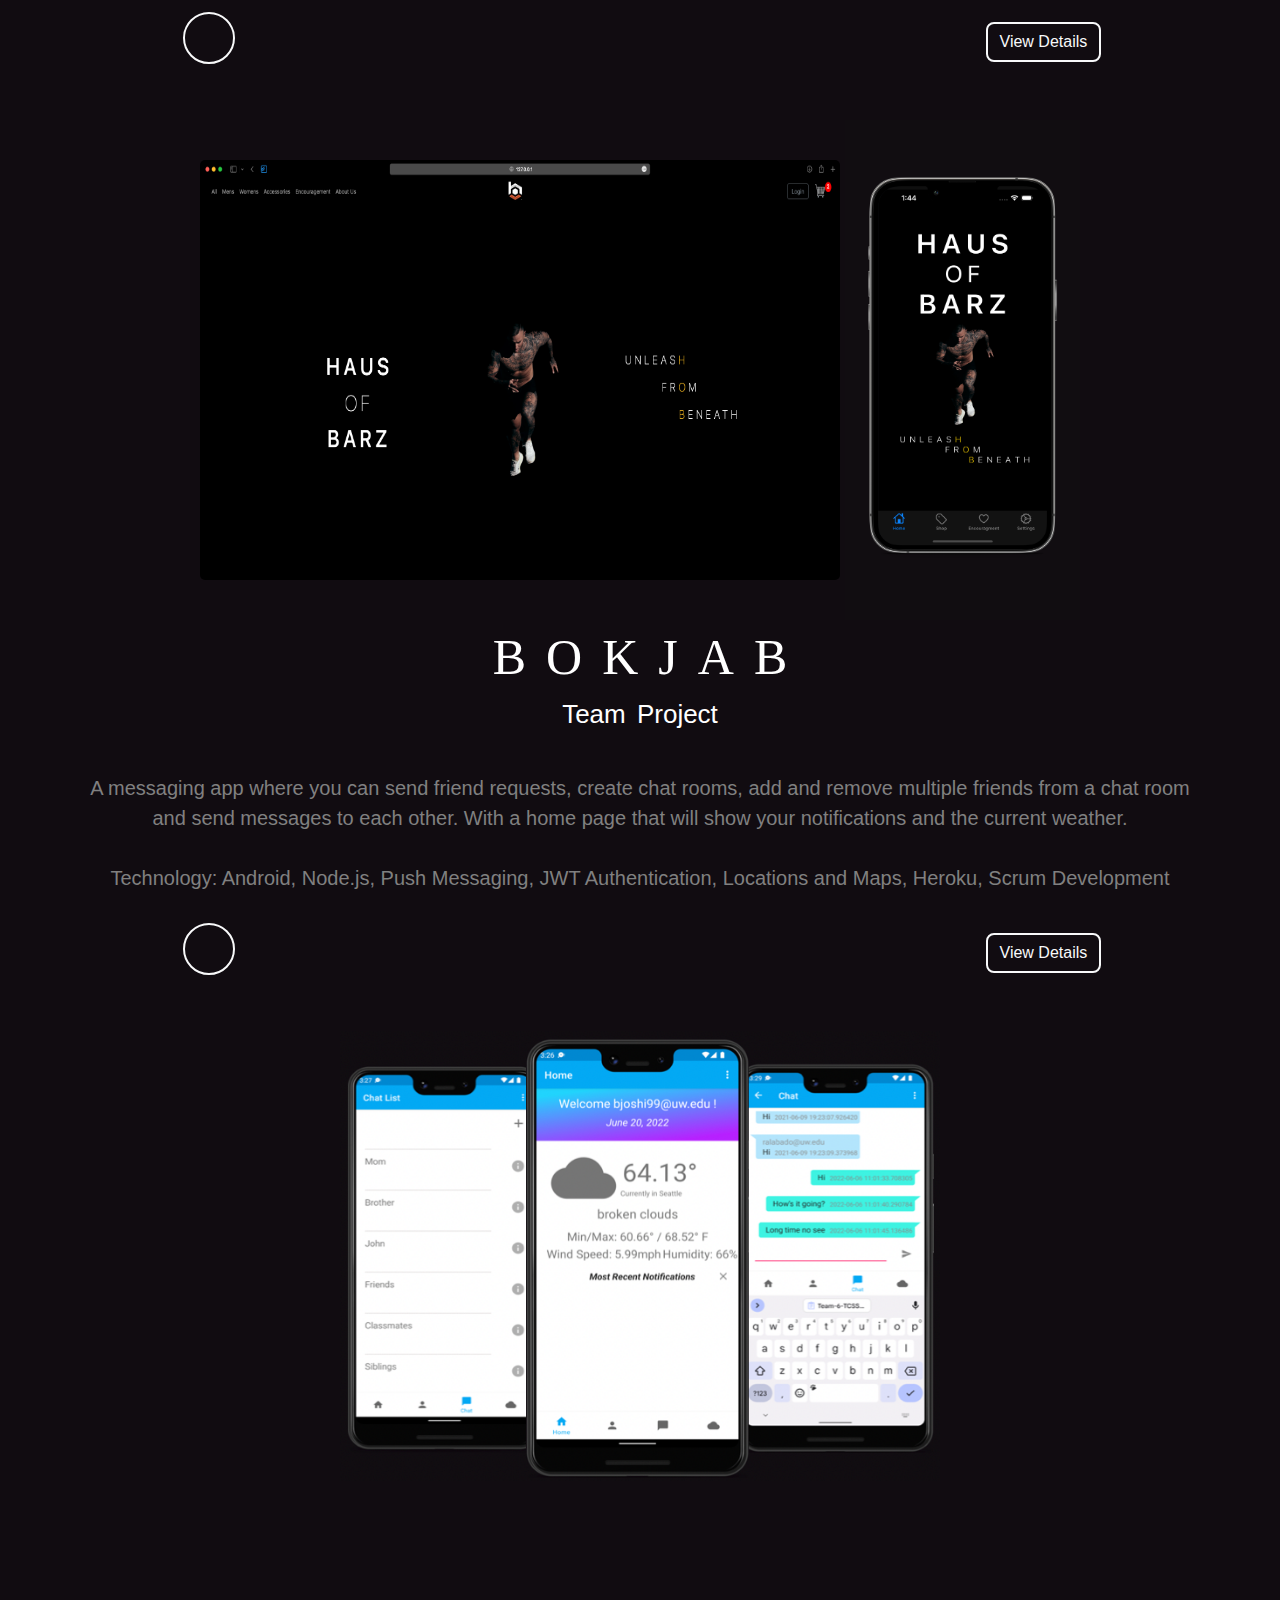
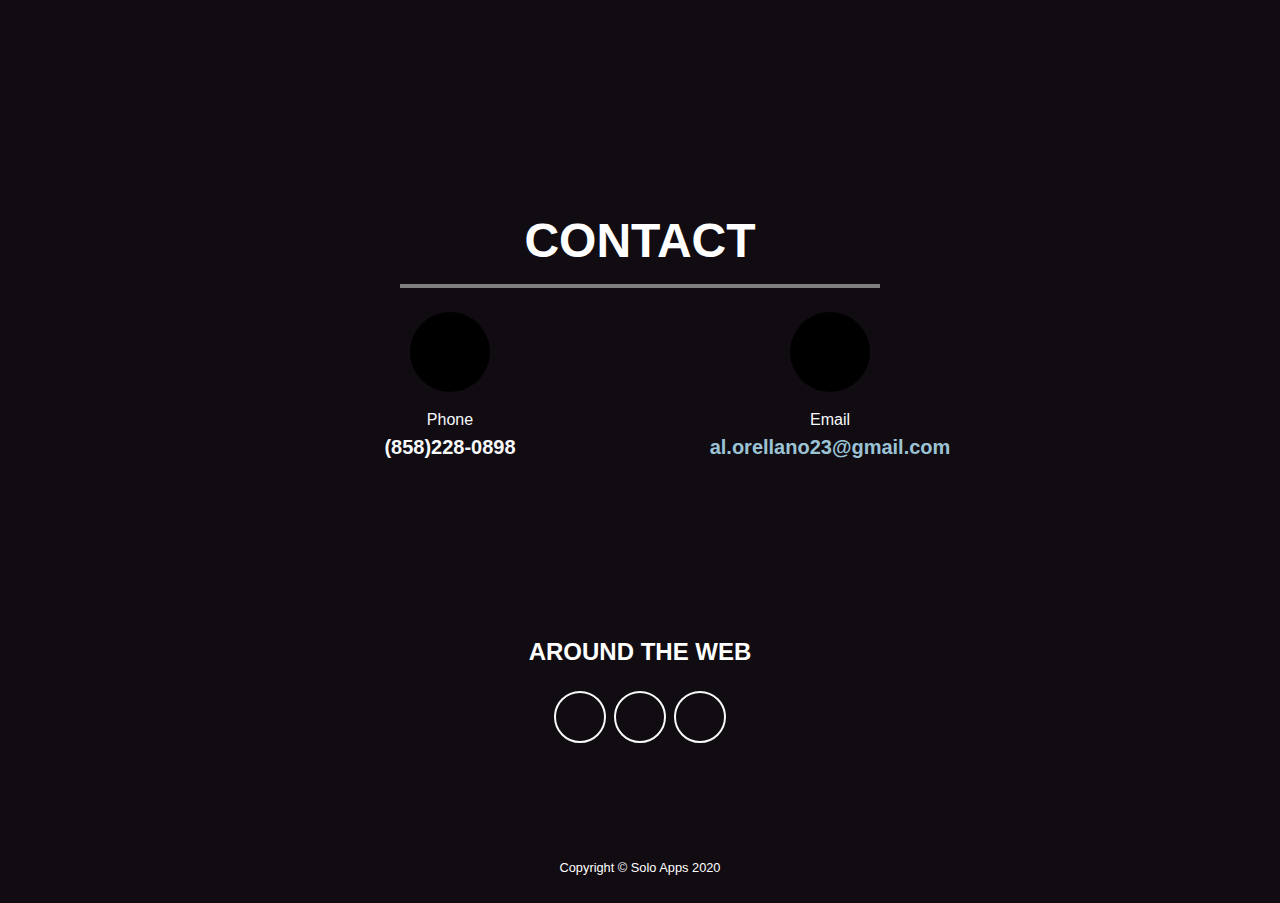
==== commit bd88f0f0: "Updated with bet alarms" ====
--- a/index.html
+++ b/index.html
@@ -24,7 +24,7 @@
                     <ul class="navbar-nav bg-primary ml-auto">
                         <li class="nav-item mx-0 mx-lg-1"><a class="nav-link py-3 px-0 px-lg-3 rounded js-scroll-trigger" href="#portfolio">PORTFOLIO</a>
                         </li>
-                        <li class="nav-item mx-0 mx-lg-1"><a class="nav-link py-3 px-0 px-lg-3 rounded js-scroll-trigger" href="#about">ABOUT</a>
+                        
                         </li>
                         <li class="nav-item mx-0 mx-lg-1"><a class="nav-link py-3 px-0 px-lg-3 rounded js-scroll-trigger" href="#contact">CONTACT</a>
                         </li>
@@ -37,7 +37,8 @@
             <div class="row bg-primary justify-content-center align-items-center">
               <div class="col-12 col-md-7">
                 <div class= "row bg-primary justify-content-center text-center title">
-                  <img class="selfie" src="assets/img/avataaars.png">
+                 <img class="selfie" src="assets/img/avataaars.png"> 
+               
                 </div><br>
                 <div class= "row justify-content-center text-center title">
                   ALEXIS ORELLANO
@@ -48,8 +49,10 @@
                 </div>
                 <div class= "row justify-content-center sub-title">
                   IOS Developer<br><br>
-                  
-                </div>
+                </div>
+                <div class=" ml-auto">
+                  <p class="pre-wrap description lead">I have a passion for creating iOS apps with 3 years experience. I have dedicated myself to creating user friendly apps and thrive on the challenges that come with each new project. When I'm not coding you can find me reading enjoying all types of genres but especially anything to do with sci-fi or horror.</p><br><br>
+              </div>
                 <div class="divider-custom-icon status"><i class="fas fa-star"></i> Looking for a full time IOS Engineer Position</div>
                 <!-- <div class= "row justify-content-center text-center description">
                   Hi, my name is Alexis Orellano. I have a passion<br>
@@ -60,7 +63,10 @@
               </div>
               <div class="col-sm-5 d-flex justify-content-center img-col">
                 <img class="iphone-img" src="assets/img/PortfolioIphone.png">
+
                 <img class="gif" src="assets/img/final.gif">
+
+              </div>
 
               </div>
             </div>
@@ -83,10 +89,35 @@
                   <div class="row movie-finder justify-content-center">
                     <div class="col bg-primary text-center app-description">
                       <div class= "row bg-primary justify-content-center text-center title">
+                        <span class="app-title">Bet Alarms</span>
+                      </div>
+                      <div class="row justify-content-center app-sub-title">
+                        Client Project<br>Sole Developer<br><br>
+                      </div>
+
+                      <div class="row justify-content-center description">
+                        Bet Alarms is an app I made for a client where users are able to create custom alerts for specific times in a soccer game using a vapor server that continually checks for updates from an api and sends notifications from the server to the users phone.<br><br>
+                        Technology: SwiftUI, Core Data, Networking, Vapor, Push Notifications, Cocoa Pods, MVVM<br><br>
+                      </div>
+      
+                     
+
+                      <a class="btn btn-outline-light text-center" button type="button" href="/betalarms.html">View Details</a>
+                     
+                      <br><br><br>
+                    </div>
+                  </div>
+                  <div class="row justify-content-center">
+                    <img class="img" src="assets/img/BetAlarms.png">
+                  </div> 
+                  <br><br>
+                  <div class="row movie-finder justify-content-center">
+                    <div class="col bg-primary text-center app-description">
+                      <div class= "row bg-primary justify-content-center text-center title">
                         <span class="app-title">MOVIE FINDER</span>
                       </div>
                       <div class="row justify-content-center app-sub-title">
-                        1st Place Mobile App 2020 Winner<br>Sole Developer<br><br>
+                        1st Place Mobile App 2020 Winner: BDPA Mobile App Showcase<br>Sole Developer<br><br>
                       </div>
 
                       <div class="row justify-content-center description">
@@ -115,11 +146,14 @@
                       </div>
                       <div class="row justify-content-center description">
                         A multi-player trivia game for Kpop fans to play with friends. You can challenge friends to play and see who can guess the kpop song first.<br><br>
-                        Technology: IOS, SwiftUI, Combine, MVVM, Firebase, Push Notifications, Swift Package Manager, Test Flight, ADMob<br><br>
-                      </div>
-                      <a class="btn btn-outline-light btn-social mx-1" href="https://github.com/aorellano/KBattle"><i class="fab fa-fw fa-github"></i></a>&nbsp;&nbsp;&nbsp;&nbsp;&nbsp;&nbsp;&nbsp;&nbsp;&nbsp;&nbsp;&nbsp;&nbsp;&nbsp;&nbsp;&nbsp;&nbsp;&nbsp;&nbsp;&nbsp;&nbsp;&nbsp;&nbsp;&nbsp;&nbsp;&nbsp;&nbsp;&nbsp;&nbsp;&nbsp;&nbsp;&nbsp;&nbsp;&nbsp;&nbsp;&nbsp;&nbsp;&nbsp;&nbsp;&nbsp;&nbsp;&nbsp;&nbsp;&nbsp;&nbsp;&nbsp;&nbsp;&nbsp;&nbsp;&nbsp;&nbsp;&nbsp;&nbsp;&nbsp;&nbsp;&nbsp;&nbsp;&nbsp;&nbsp;&nbsp;&nbsp;&nbsp;&nbsp;&nbsp;&nbsp;&nbsp;&nbsp;&nbsp;&nbsp;&nbsp;&nbsp;&nbsp;&nbsp;&nbsp;&nbsp;&nbsp;&nbsp;&nbsp;&nbsp;&nbsp;&nbsp;&nbsp;&nbsp;&nbsp;&nbsp;&nbsp;&nbsp;&nbsp;&nbsp;&nbsp;&nbsp;&nbsp;&nbsp;&nbsp;&nbsp;&nbsp;&nbsp;&nbsp;&nbsp;&nbsp;&nbsp;&nbsp;&nbsp;&nbsp;&nbsp;&nbsp;&nbsp;&nbsp;&nbsp;&nbsp;&nbsp;&nbsp;&nbsp;&nbsp;&nbsp;&nbsp;&nbsp;&nbsp;&nbsp;&nbsp;&nbsp;&nbsp;&nbsp;&nbsp;&nbsp;&nbsp;&nbsp;&nbsp;&nbsp;&nbsp;&nbsp;&nbsp;&nbsp;&nbsp;&nbsp;&nbsp;&nbsp;&nbsp;&nbsp;&nbsp;&nbsp;&nbsp;&nbsp;&nbsp;&nbsp;&nbsp;&nbsp;&nbsp;&nbsp;&nbsp;&nbsp;&nbsp;&nbsp;&nbsp;&nbsp;&nbsp;&nbsp;&nbsp;&nbsp;&nbsp;&nbsp;&nbsp;&nbsp;&nbsp;&nbsp;&nbsp;&nbsp;&nbsp;
-
-                    <a class="btn btn-outline-light text-center" button type="button" href="/KTrivia.html">View Details</a><br><br><br>
+                        Technology: IOS, SwiftUI, Concurrency, MVVM, Firebase, Push Notifications, Swift Package Manager, Test Flight, UserDefaults, WidgetKit, Accessibility<br><br>
+                      </div>
+                 
+                      <a class="btn btn-outline-light btn-social mx-1" href="https://github.com/aorellano/KBattle"><i class="fab fa-fw fa-github"></i></a>&nbsp;&nbsp;&nbsp;&nbsp;&nbsp;&nbsp;&nbsp;&nbsp;&nbsp;&nbsp;&nbsp;&nbsp;&nbsp;&nbsp;&nbsp;&nbsp;&nbsp;&nbsp;&nbsp;&nbsp;&nbsp;&nbsp;&nbsp;&nbsp;&nbsp;&nbsp;&nbsp;&nbsp;&nbsp;&nbsp;&nbsp;&nbsp;&nbsp;&nbsp;&nbsp;&nbsp;&nbsp;&nbsp;&nbsp;&nbsp;&nbsp;&nbsp;&nbsp;&nbsp;&nbsp;&nbsp;&nbsp;&nbsp;&nbsp;&nbsp;&nbsp;&nbsp;&nbsp;&nbsp;&nbsp;&nbsp;&nbsp;&nbsp;&nbsp;&nbsp;&nbsp;&nbsp;&nbsp;&nbsp;&nbsp;&nbsp;&nbsp;&nbsp;&nbsp;&nbsp;&nbsp;&nbsp;&nbsp;&nbsp;&nbsp;&nbsp;&nbsp;&nbsp;&nbsp;&nbsp;&nbsp;&nbsp;&nbsp;&nbsp;&nbsp;&nbsp;&nbsp;&nbsp;&nbsp;&nbsp;&nbsp;&nbsp;&nbsp;&nbsp;&nbsp;&nbsp;&nbsp;&nbsp;&nbsp;&nbsp;&nbsp;&nbsp;&nbsp;&nbsp;&nbsp;&nbsp;&nbsp;&nbsp;&nbsp;&nbsp;&nbsp;&nbsp;&nbsp;&nbsp;&nbsp;&nbsp;&nbsp;&nbsp;&nbsp;&nbsp;&nbsp;&nbsp;&nbsp;&nbsp;&nbsp;
+                      <img class="icon" src="assets/img/dynamictextIcon.png">
+                      <img class="icon" src="assets/img/voiceoverIcon.png">&nbsp;&nbsp;&nbsp;&nbsp;&nbsp;&nbsp;&nbsp;&nbsp;&nbsp;&nbsp;&nbsp;&nbsp;&nbsp;&nbsp;&nbsp;&nbsp;&nbsp;&nbsp;&nbsp;&nbsp;&nbsp;&nbsp;&nbsp;&nbsp;&nbsp;&nbsp;&nbsp;&nbsp;&nbsp;&nbsp;&nbsp;&nbsp;&nbsp;&nbsp;&nbsp;&nbsp;&nbsp;&nbsp;&nbsp;&nbsp;&nbsp;&nbsp;&nbsp;&nbsp;&nbsp;&nbsp;&nbsp;&nbsp;&nbsp;&nbsp;&nbsp;&nbsp;&nbsp;&nbsp;&nbsp;&nbsp;&nbsp;&nbsp;&nbsp;&nbsp;&nbsp;&nbsp;&nbsp;&nbsp;&nbsp;&nbsp;&nbsp;&nbsp;&nbsp;&nbsp;&nbsp;&nbsp;&nbsp;&nbsp;&nbsp;&nbsp;&nbsp;&nbsp;&nbsp;&nbsp;&nbsp;&nbsp;&nbsp;&nbsp;&nbsp;&nbsp;&nbsp;&nbsp;&nbsp;&nbsp;&nbsp;&nbsp;&nbsp;&nbsp;&nbsp;&nbsp;&nbsp;&nbsp;&nbsp;&nbsp;&nbsp;&nbsp;&nbsp;&nbsp;&nbsp;&nbsp;
+                    <a class="btn btn-outline-light text-center" button type="button" href="/KTrivia.html">View Details</a><br><br>
+           
                     </div>
                   </div>
                   <div class="row justify-content-center">
@@ -223,44 +257,7 @@
               </div>
             </div>  -->
         </section>
-        <section class="page-section bg-primary text-white mb-0" id="about">
-            <div class="container">
-                <!-- About Section Heading-->
-                <div class="text-center">
-                    <h2 class="page-section-heading d-inline-block text-white">ABOUT</h2>
-                </div>
-                <!-- Icon Divider-->
-                <div class="divider-custom">
-                    <div class="divider-custom-line"></div>
-                </div>
-                <!-- About Section Content-->
-                <div class="row">
-                    <div class=" ml-auto">
-                        <p class="pre-wrap description lead">Hi, my name is Alexis Orellano. I recently graduated with a Bachelors in Computer Science and have a passion for creating iOS apps that people enjoy using. On my free time I like reading books and web comics. I also like listening to k-pop, working on jigsaw puzzles, and watching basketball.</p><br><br>
-                    </div>
-                    <div class="container">
-                      <div class="row media">
-                          <div class="col-md-4" >
-                            <br>Watching<br><br>
-                            <img class = "media" width="280" height="380" src="assets/img/EAW.jpeg"><r><br>
-                              Extraordinary Attorney Woo
-                          </div><br><br>
-                          <div class="col-md-4">
-                            <br>Listening To<br><br>
-                            <img class = "media" width="280" height="380" src="assets/img/Antifragile2.png"><br>
-                            Antifragile by Le Sserafim
-                          </div>
-                          <div class="col-md-4" >
-                            <br>Reading<br><br>
-                            <img class = "media" width="280" height="380" src="assets/img/BACBook.jpg"><br>
-                            Born a Crime by Trevor Noah
-                          </div>
-                      </div>
-                  </div>
-
-                </div>
-            </div>
-        </section>
+
         <section class="page-section bg-primary" id="contact">
             <div class="container">
                 <!-- Contact Section Heading-->
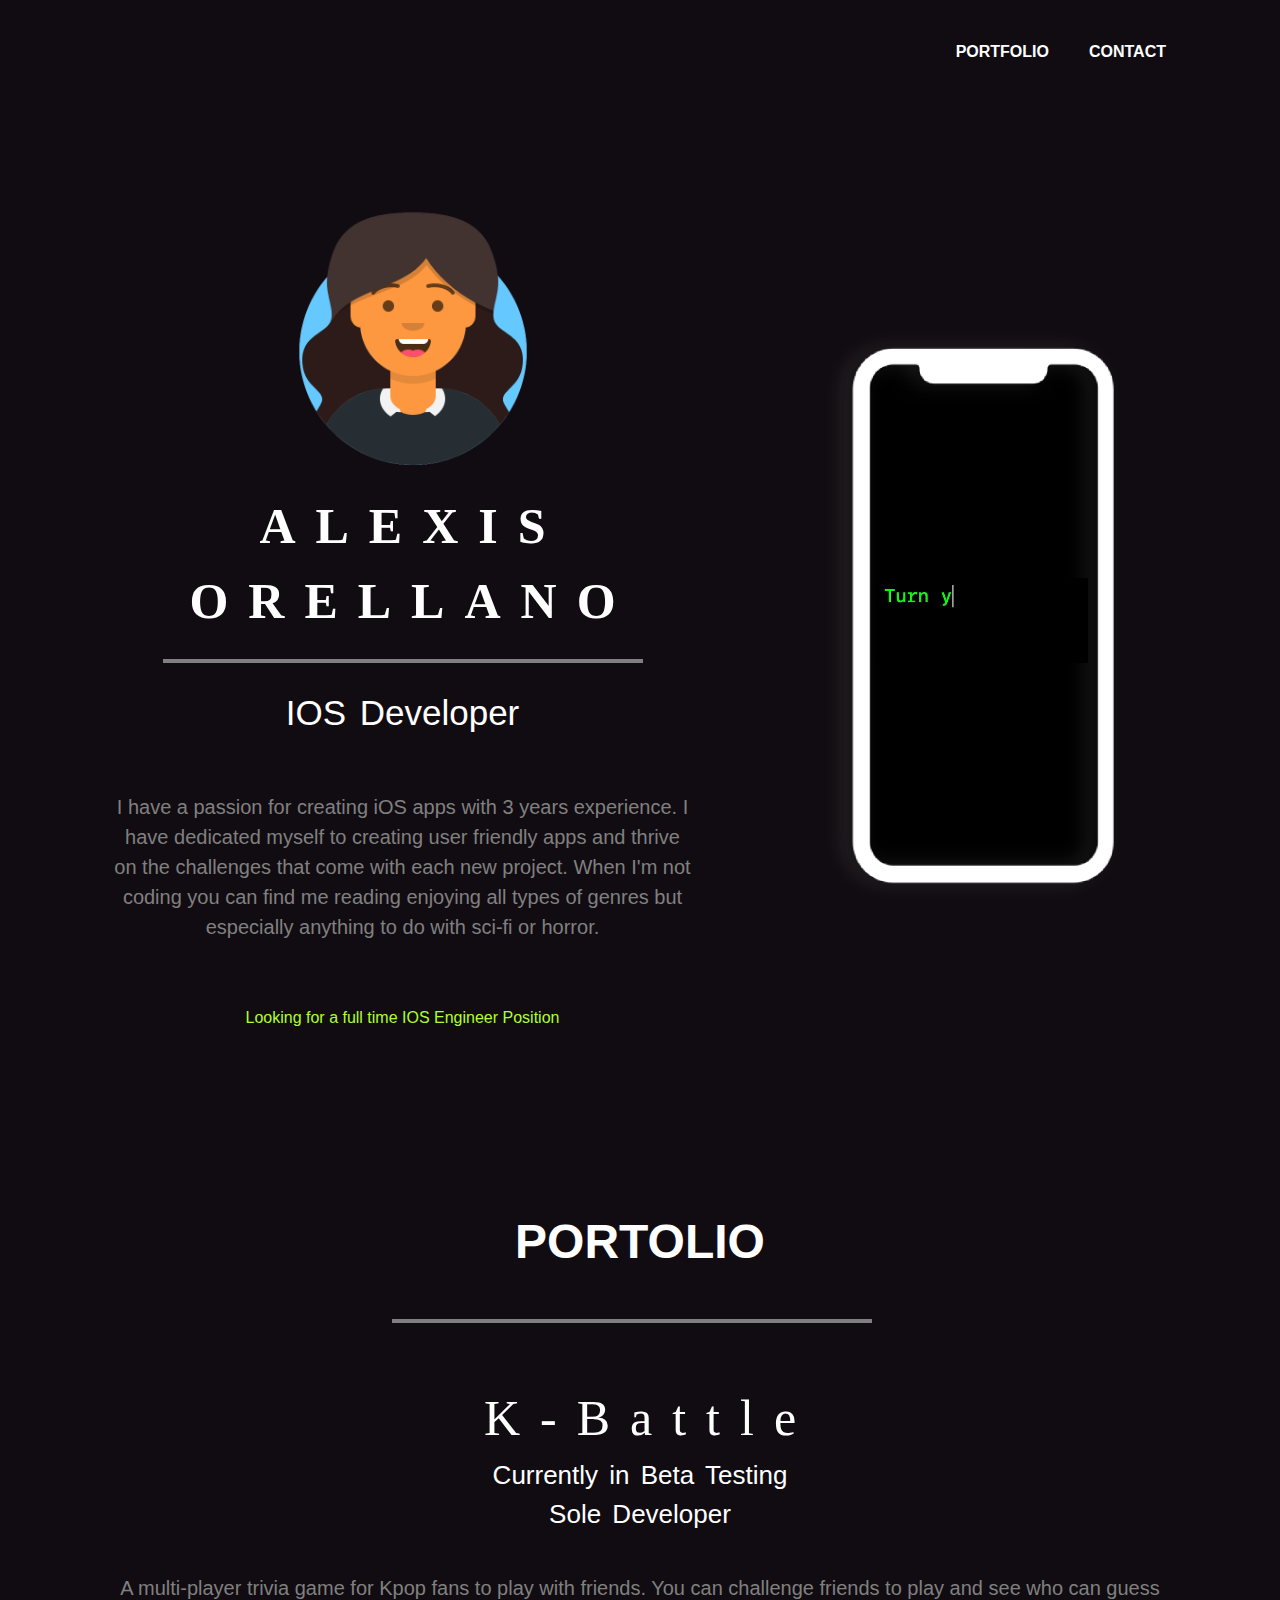
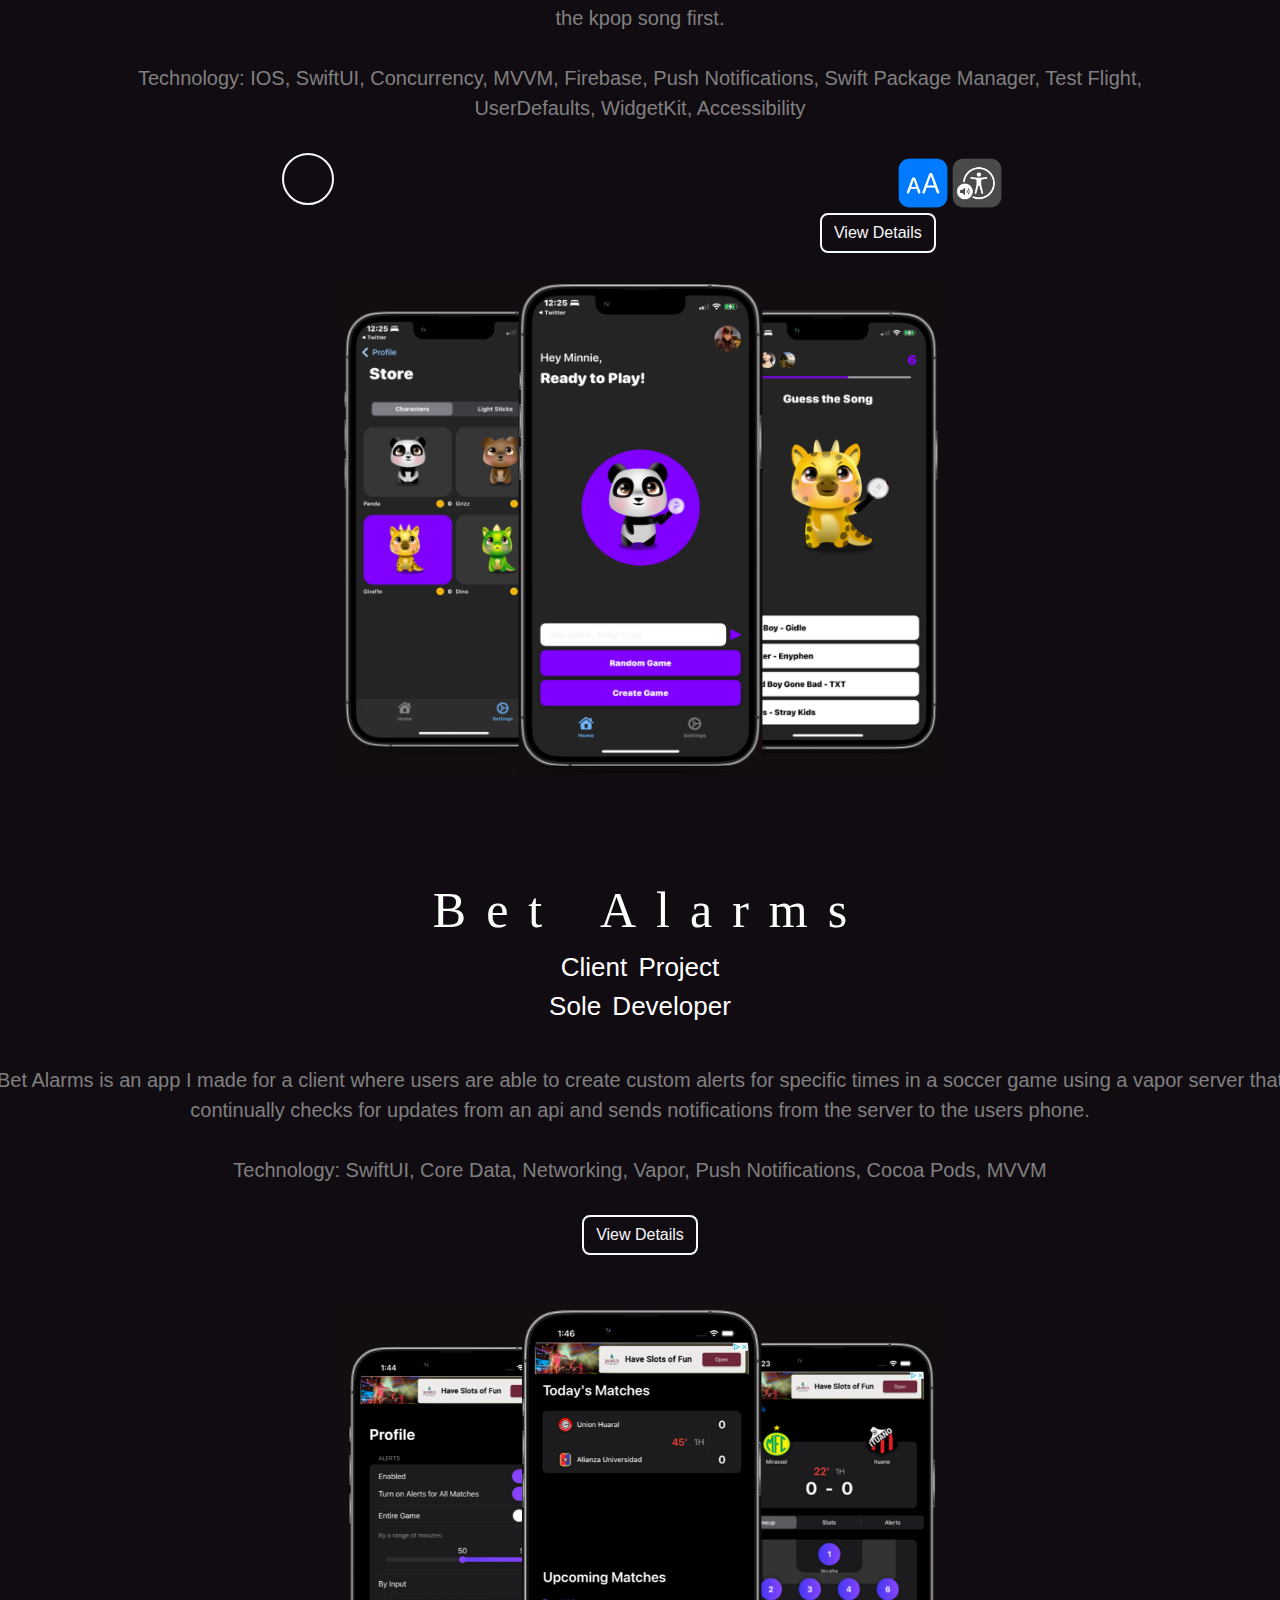
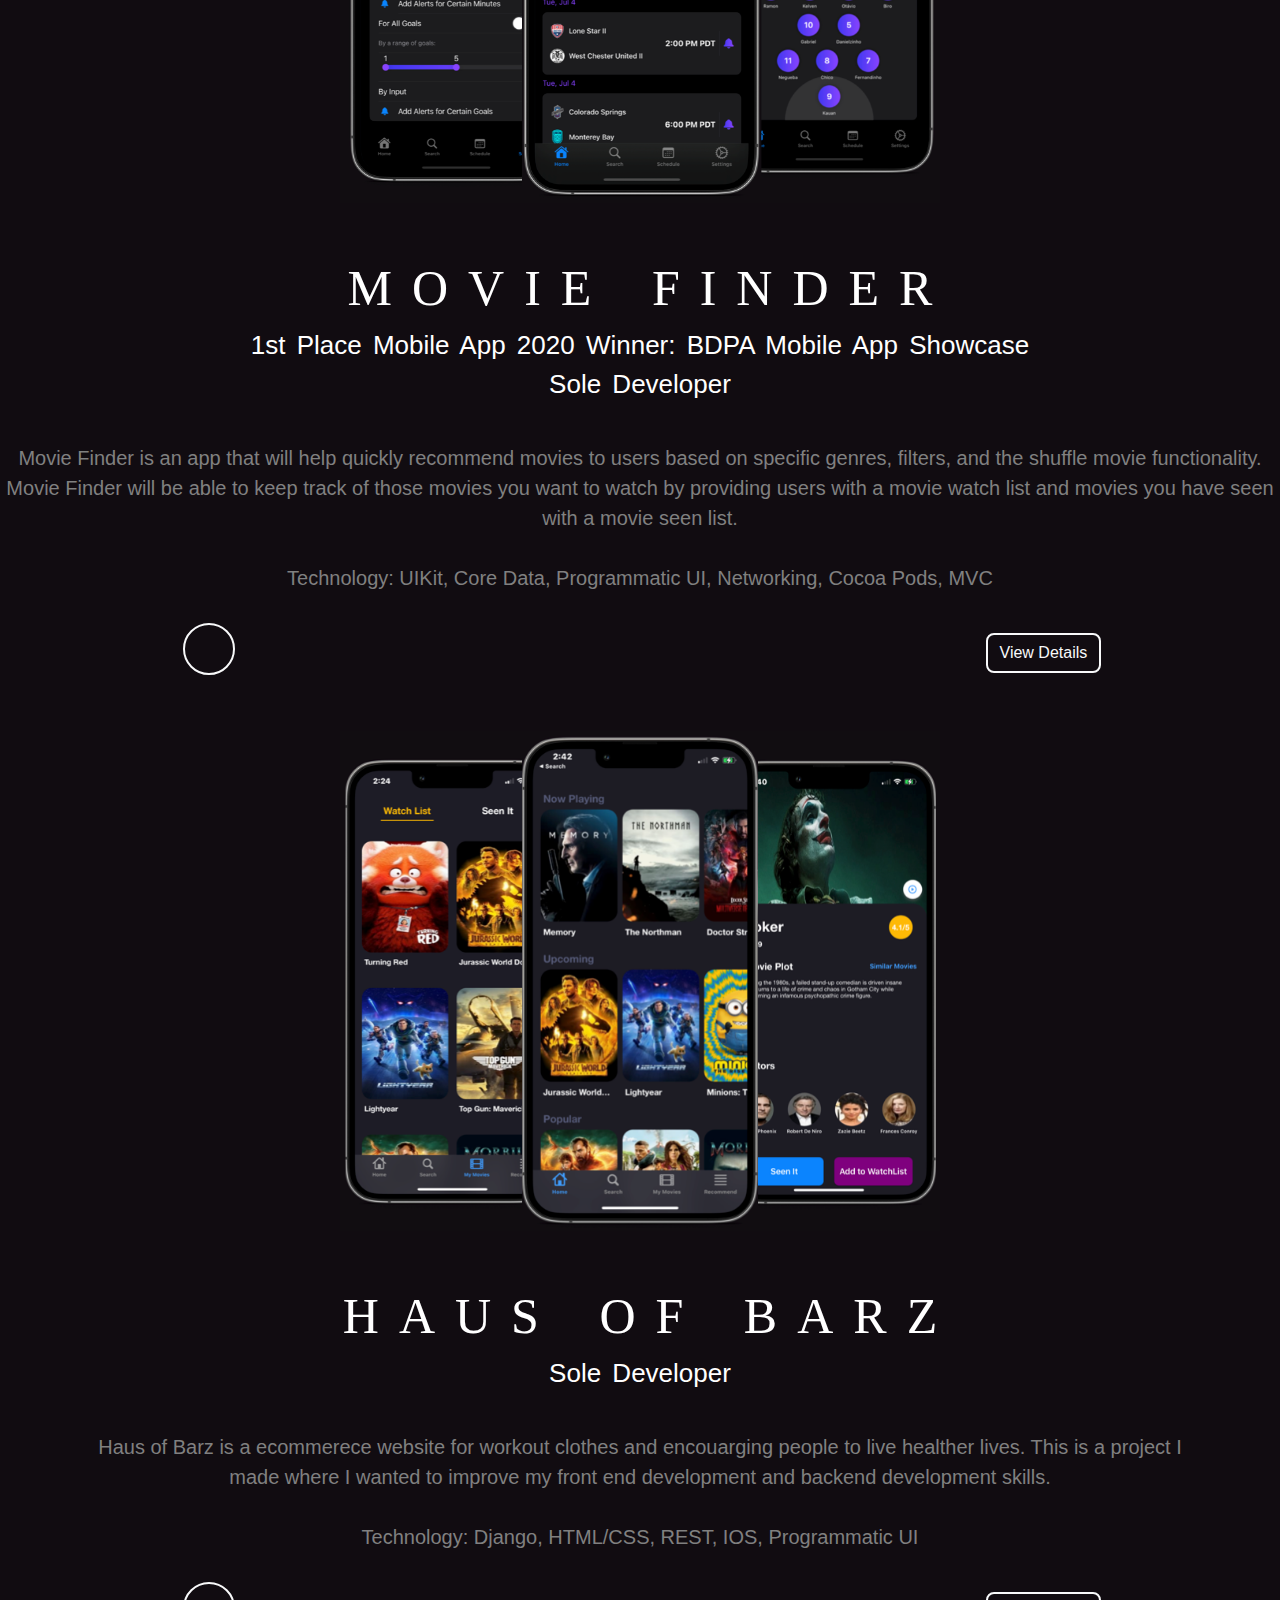
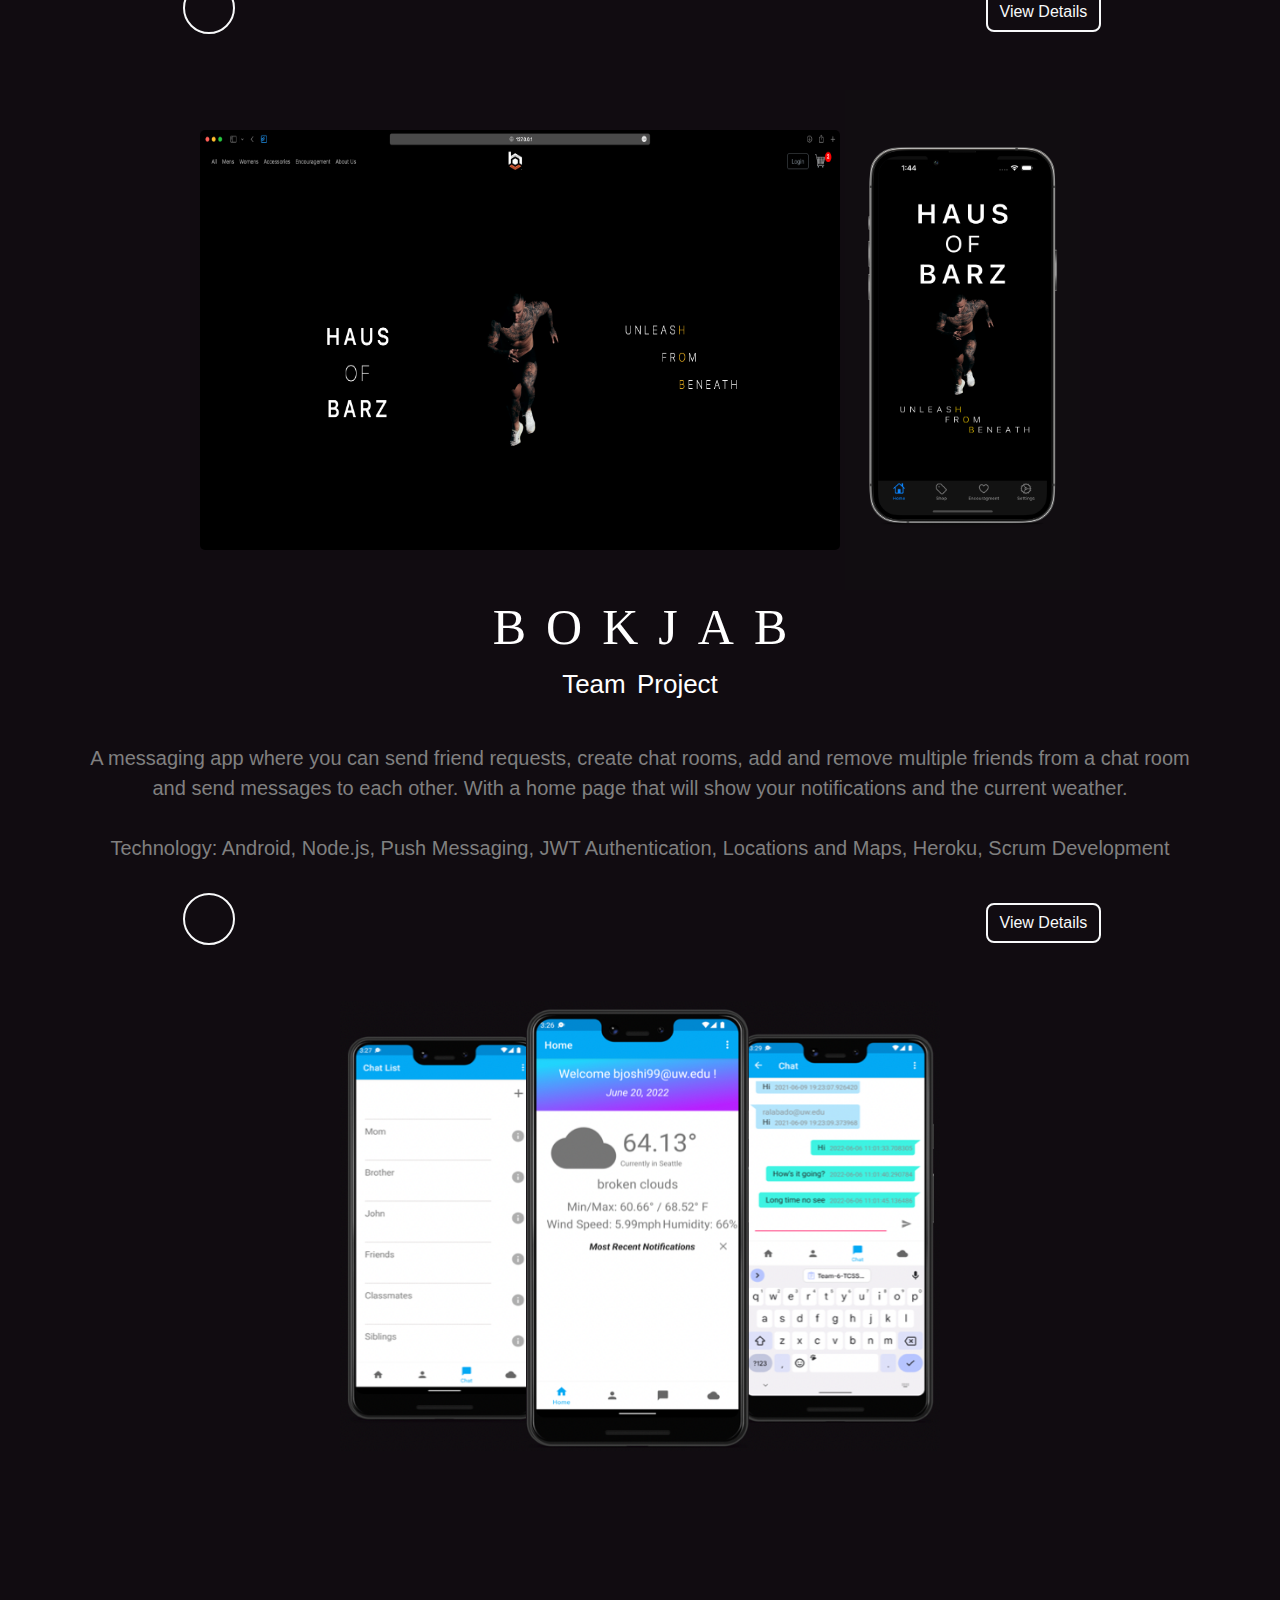
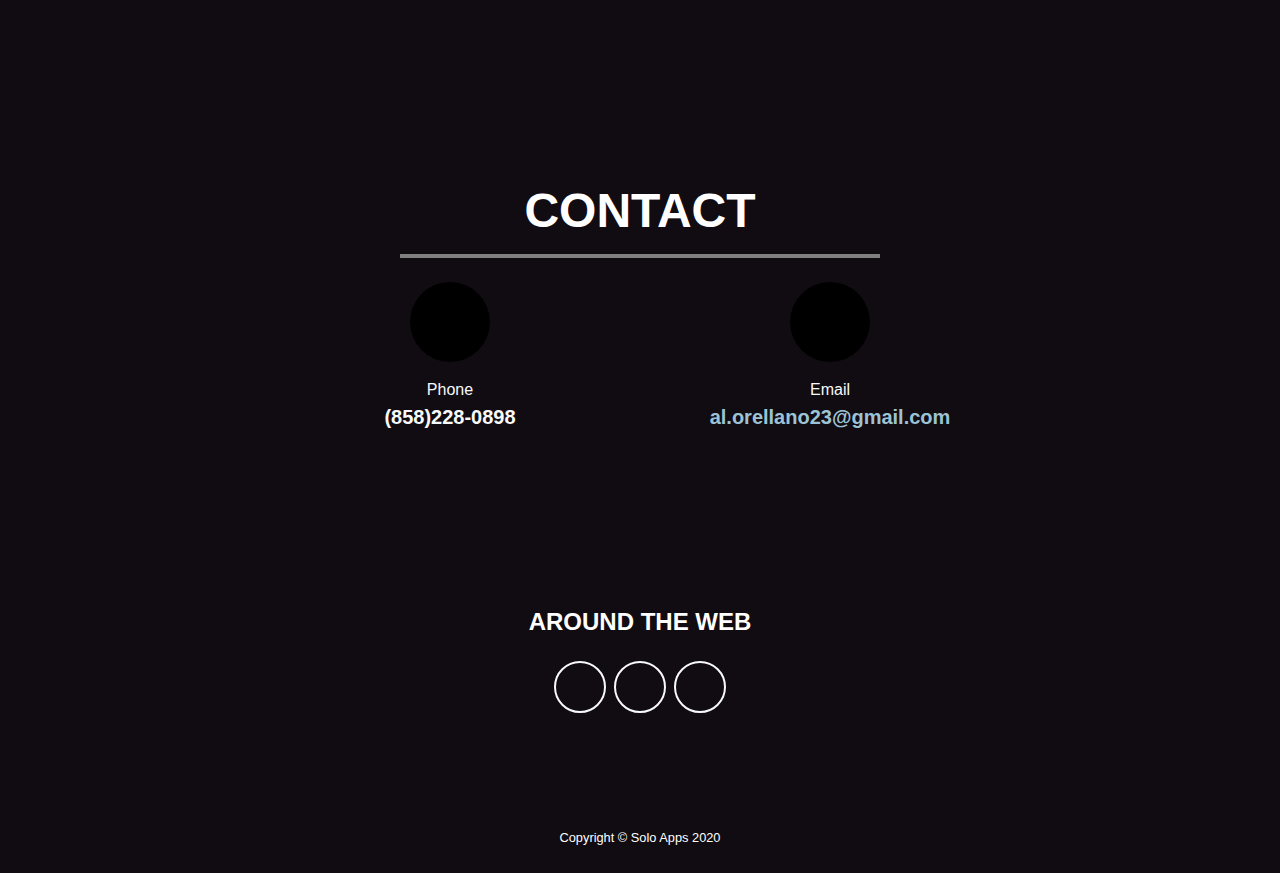
==== commit 915af7a0: "Moved K-Battle to top of portfolio" ====
--- a/index.html
+++ b/index.html
@@ -88,56 +88,6 @@
                 <div class="container">
                   <div class="row movie-finder justify-content-center">
                     <div class="col bg-primary text-center app-description">
-                      <div class= "row bg-primary justify-content-center text-center title">
-                        <span class="app-title">Bet Alarms</span>
-                      </div>
-                      <div class="row justify-content-center app-sub-title">
-                        Client Project<br>Sole Developer<br><br>
-                      </div>
-
-                      <div class="row justify-content-center description">
-                        Bet Alarms is an app I made for a client where users are able to create custom alerts for specific times in a soccer game using a vapor server that continually checks for updates from an api and sends notifications from the server to the users phone.<br><br>
-                        Technology: SwiftUI, Core Data, Networking, Vapor, Push Notifications, Cocoa Pods, MVVM<br><br>
-                      </div>
-      
-                     
-
-                      <a class="btn btn-outline-light text-center" button type="button" href="/betalarms.html">View Details</a>
-                     
-                      <br><br><br>
-                    </div>
-                  </div>
-                  <div class="row justify-content-center">
-                    <img class="img" src="assets/img/BetAlarms.png">
-                  </div> 
-                  <br><br>
-                  <div class="row movie-finder justify-content-center">
-                    <div class="col bg-primary text-center app-description">
-                      <div class= "row bg-primary justify-content-center text-center title">
-                        <span class="app-title">MOVIE FINDER</span>
-                      </div>
-                      <div class="row justify-content-center app-sub-title">
-                        1st Place Mobile App 2020 Winner: BDPA Mobile App Showcase<br>Sole Developer<br><br>
-                      </div>
-
-                      <div class="row justify-content-center description">
-                        Movie Finder is an app that will help quickly recommend movies to users based on specific genres, filters, and the shuffle movie functionality. Movie Finder will be able to keep track of those movies you want to watch by providing users with a movie watch list and movies you have seen with a movie seen list.<br><br>
-                        Technology: UIKit, Core Data, Programmatic UI, Networking, Cocoa Pods, MVC<br><br>
-                      </div>
-      
-                      <a class="btn btn-outline-light btn-social mx-1 justify-content-center" href="https://github.com/aorellano/Movie-finder"><i class="fab fa-fw fa-github"></i></a>&nbsp;&nbsp;&nbsp;&nbsp;&nbsp;&nbsp;&nbsp;&nbsp;&nbsp;&nbsp;&nbsp;&nbsp;&nbsp;&nbsp;&nbsp;&nbsp;&nbsp;&nbsp;&nbsp;&nbsp;&nbsp;&nbsp;&nbsp;&nbsp;&nbsp;&nbsp;&nbsp;&nbsp;&nbsp;&nbsp;&nbsp;&nbsp;&nbsp;&nbsp;&nbsp;&nbsp;&nbsp;&nbsp;&nbsp;&nbsp;&nbsp;&nbsp;&nbsp;&nbsp;&nbsp;&nbsp;&nbsp;&nbsp;&nbsp;&nbsp;&nbsp;&nbsp;&nbsp;&nbsp;&nbsp;&nbsp;&nbsp;&nbsp;&nbsp;&nbsp;&nbsp;&nbsp;&nbsp;&nbsp;&nbsp;&nbsp;&nbsp;&nbsp;&nbsp;&nbsp;&nbsp;&nbsp;&nbsp;&nbsp;&nbsp;&nbsp;&nbsp;&nbsp;&nbsp;&nbsp;&nbsp;&nbsp;&nbsp;&nbsp;&nbsp;&nbsp;&nbsp;&nbsp;&nbsp;&nbsp;&nbsp;&nbsp;&nbsp;&nbsp;&nbsp;&nbsp;&nbsp;&nbsp;&nbsp;&nbsp;&nbsp;&nbsp;&nbsp;&nbsp;&nbsp;&nbsp;&nbsp;&nbsp;&nbsp;&nbsp;&nbsp;&nbsp;&nbsp;&nbsp;&nbsp;&nbsp;&nbsp;&nbsp;&nbsp;&nbsp;&nbsp;&nbsp;&nbsp;&nbsp;&nbsp;&nbsp;&nbsp;&nbsp;&nbsp;&nbsp;&nbsp;&nbsp;&nbsp;&nbsp;&nbsp;&nbsp;&nbsp;&nbsp;&nbsp;&nbsp;&nbsp;&nbsp;&nbsp;&nbsp;&nbsp;&nbsp;&nbsp;&nbsp;&nbsp;&nbsp;&nbsp;&nbsp;&nbsp;&nbsp;&nbsp;&nbsp;&nbsp;&nbsp;&nbsp;&nbsp;&nbsp;&nbsp;&nbsp;&nbsp;&nbsp;&nbsp;&nbsp;
-
-                      <a class="btn btn-outline-light text-center" button type="button" href="/moviefinder.html">View Details</a>
-                     
-                      <br><br><br>
-                    </div>
-                  </div>
-                  <div class="row justify-content-center">
-                    <img class="img" src="assets/img/movief.png">
-                  </div> 
-                  <br><br>
-                  <div class="row movie-finder justify-content-center">
-                    <div class="col bg-primary text-center app-description">
                       <div class= "row justify-content-center text-center title">
                         <span class="app-title">K-Battle</span>
                       </div>
@@ -177,6 +127,57 @@
                       <a class="btn btn-outline-light text-center" button type="button" href="/TasksToday.html">View Details</a>--><br><br><br>
                     </div> 
                   </div>
+                  <div class="row movie-finder justify-content-center">
+                    <div class="col bg-primary text-center app-description">
+                      <div class= "row bg-primary justify-content-center text-center title">
+                        <span class="app-title">Bet Alarms</span>
+                      </div>
+                      <div class="row justify-content-center app-sub-title">
+                        Client Project<br>Sole Developer<br><br>
+                      </div>
+
+                      <div class="row justify-content-center description">
+                        Bet Alarms is an app I made for a client where users are able to create custom alerts for specific times in a soccer game using a vapor server that continually checks for updates from an api and sends notifications from the server to the users phone.<br><br>
+                        Technology: SwiftUI, Core Data, Networking, Vapor, Push Notifications, Cocoa Pods, MVVM<br><br>
+                      </div>
+      
+                     
+
+                      <a class="btn btn-outline-light text-center" button type="button" href="/betalarms.html">View Details</a>
+                     
+                      <br><br><br>
+                    </div>
+                  </div>
+                  <div class="row justify-content-center">
+                    <img class="img" src="assets/img/BetAlarms.png">
+                  </div> 
+                  <br><br>
+                  <div class="row movie-finder justify-content-center">
+                    <div class="col bg-primary text-center app-description">
+                      <div class= "row bg-primary justify-content-center text-center title">
+                        <span class="app-title">MOVIE FINDER</span>
+                      </div>
+                      <div class="row justify-content-center app-sub-title">
+                        1st Place Mobile App 2020 Winner: BDPA Mobile App Showcase<br>Sole Developer<br><br>
+                      </div>
+
+                      <div class="row justify-content-center description">
+                        Movie Finder is an app that will help quickly recommend movies to users based on specific genres, filters, and the shuffle movie functionality. Movie Finder will be able to keep track of those movies you want to watch by providing users with a movie watch list and movies you have seen with a movie seen list.<br><br>
+                        Technology: UIKit, Core Data, Programmatic UI, Networking, Cocoa Pods, MVC<br><br>
+                      </div>
+      
+                      <a class="btn btn-outline-light btn-social mx-1 justify-content-center" href="https://github.com/aorellano/Movie-finder"><i class="fab fa-fw fa-github"></i></a>&nbsp;&nbsp;&nbsp;&nbsp;&nbsp;&nbsp;&nbsp;&nbsp;&nbsp;&nbsp;&nbsp;&nbsp;&nbsp;&nbsp;&nbsp;&nbsp;&nbsp;&nbsp;&nbsp;&nbsp;&nbsp;&nbsp;&nbsp;&nbsp;&nbsp;&nbsp;&nbsp;&nbsp;&nbsp;&nbsp;&nbsp;&nbsp;&nbsp;&nbsp;&nbsp;&nbsp;&nbsp;&nbsp;&nbsp;&nbsp;&nbsp;&nbsp;&nbsp;&nbsp;&nbsp;&nbsp;&nbsp;&nbsp;&nbsp;&nbsp;&nbsp;&nbsp;&nbsp;&nbsp;&nbsp;&nbsp;&nbsp;&nbsp;&nbsp;&nbsp;&nbsp;&nbsp;&nbsp;&nbsp;&nbsp;&nbsp;&nbsp;&nbsp;&nbsp;&nbsp;&nbsp;&nbsp;&nbsp;&nbsp;&nbsp;&nbsp;&nbsp;&nbsp;&nbsp;&nbsp;&nbsp;&nbsp;&nbsp;&nbsp;&nbsp;&nbsp;&nbsp;&nbsp;&nbsp;&nbsp;&nbsp;&nbsp;&nbsp;&nbsp;&nbsp;&nbsp;&nbsp;&nbsp;&nbsp;&nbsp;&nbsp;&nbsp;&nbsp;&nbsp;&nbsp;&nbsp;&nbsp;&nbsp;&nbsp;&nbsp;&nbsp;&nbsp;&nbsp;&nbsp;&nbsp;&nbsp;&nbsp;&nbsp;&nbsp;&nbsp;&nbsp;&nbsp;&nbsp;&nbsp;&nbsp;&nbsp;&nbsp;&nbsp;&nbsp;&nbsp;&nbsp;&nbsp;&nbsp;&nbsp;&nbsp;&nbsp;&nbsp;&nbsp;&nbsp;&nbsp;&nbsp;&nbsp;&nbsp;&nbsp;&nbsp;&nbsp;&nbsp;&nbsp;&nbsp;&nbsp;&nbsp;&nbsp;&nbsp;&nbsp;&nbsp;&nbsp;&nbsp;&nbsp;&nbsp;&nbsp;&nbsp;&nbsp;&nbsp;&nbsp;&nbsp;&nbsp;&nbsp;
+
+                      <a class="btn btn-outline-light text-center" button type="button" href="/moviefinder.html">View Details</a>
+                     
+                      <br><br><br>
+                    </div>
+                  </div>
+                  <div class="row justify-content-center">
+                    <img class="img" src="assets/img/movief.png">
+                  </div> 
+                  <br><br>
+                  
                   <div class = "container">
                   <div class="row rent-cars justify-content-center">
                     <div class="col bg-primary text-center app-description">
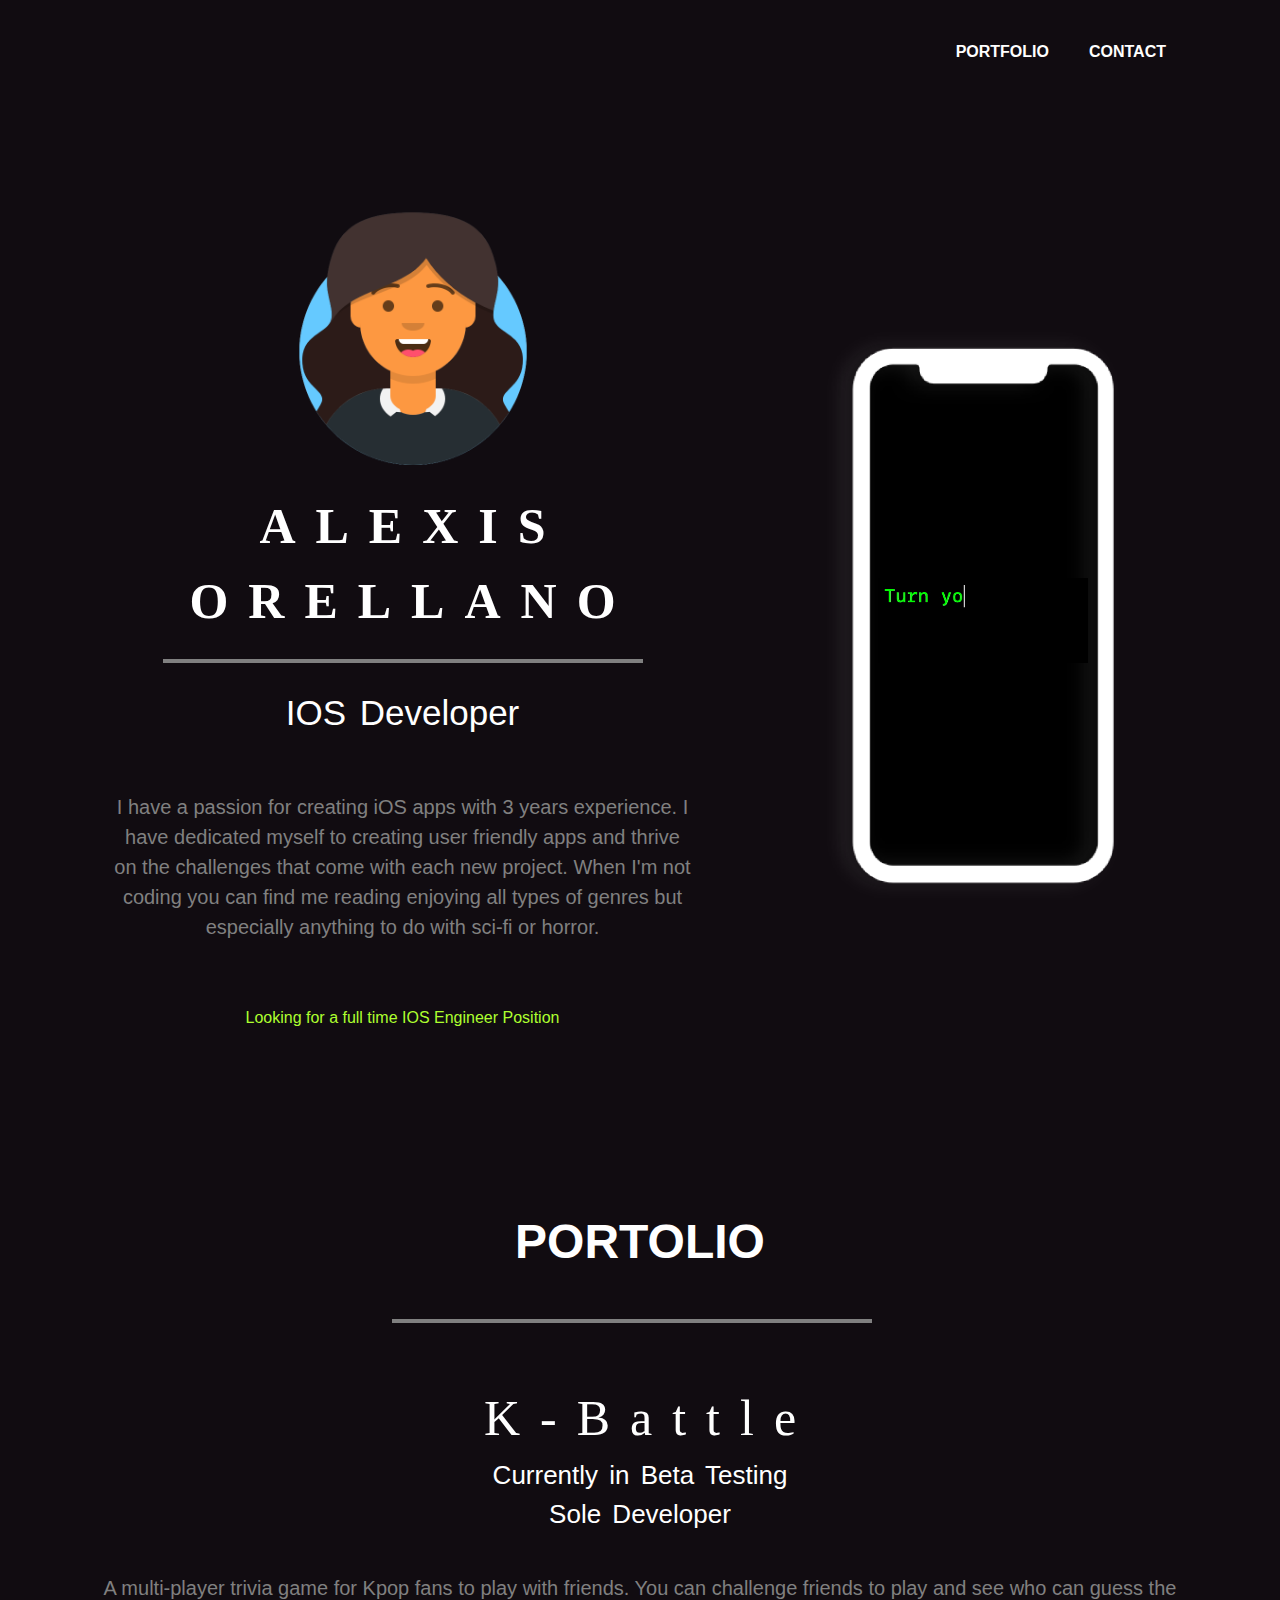
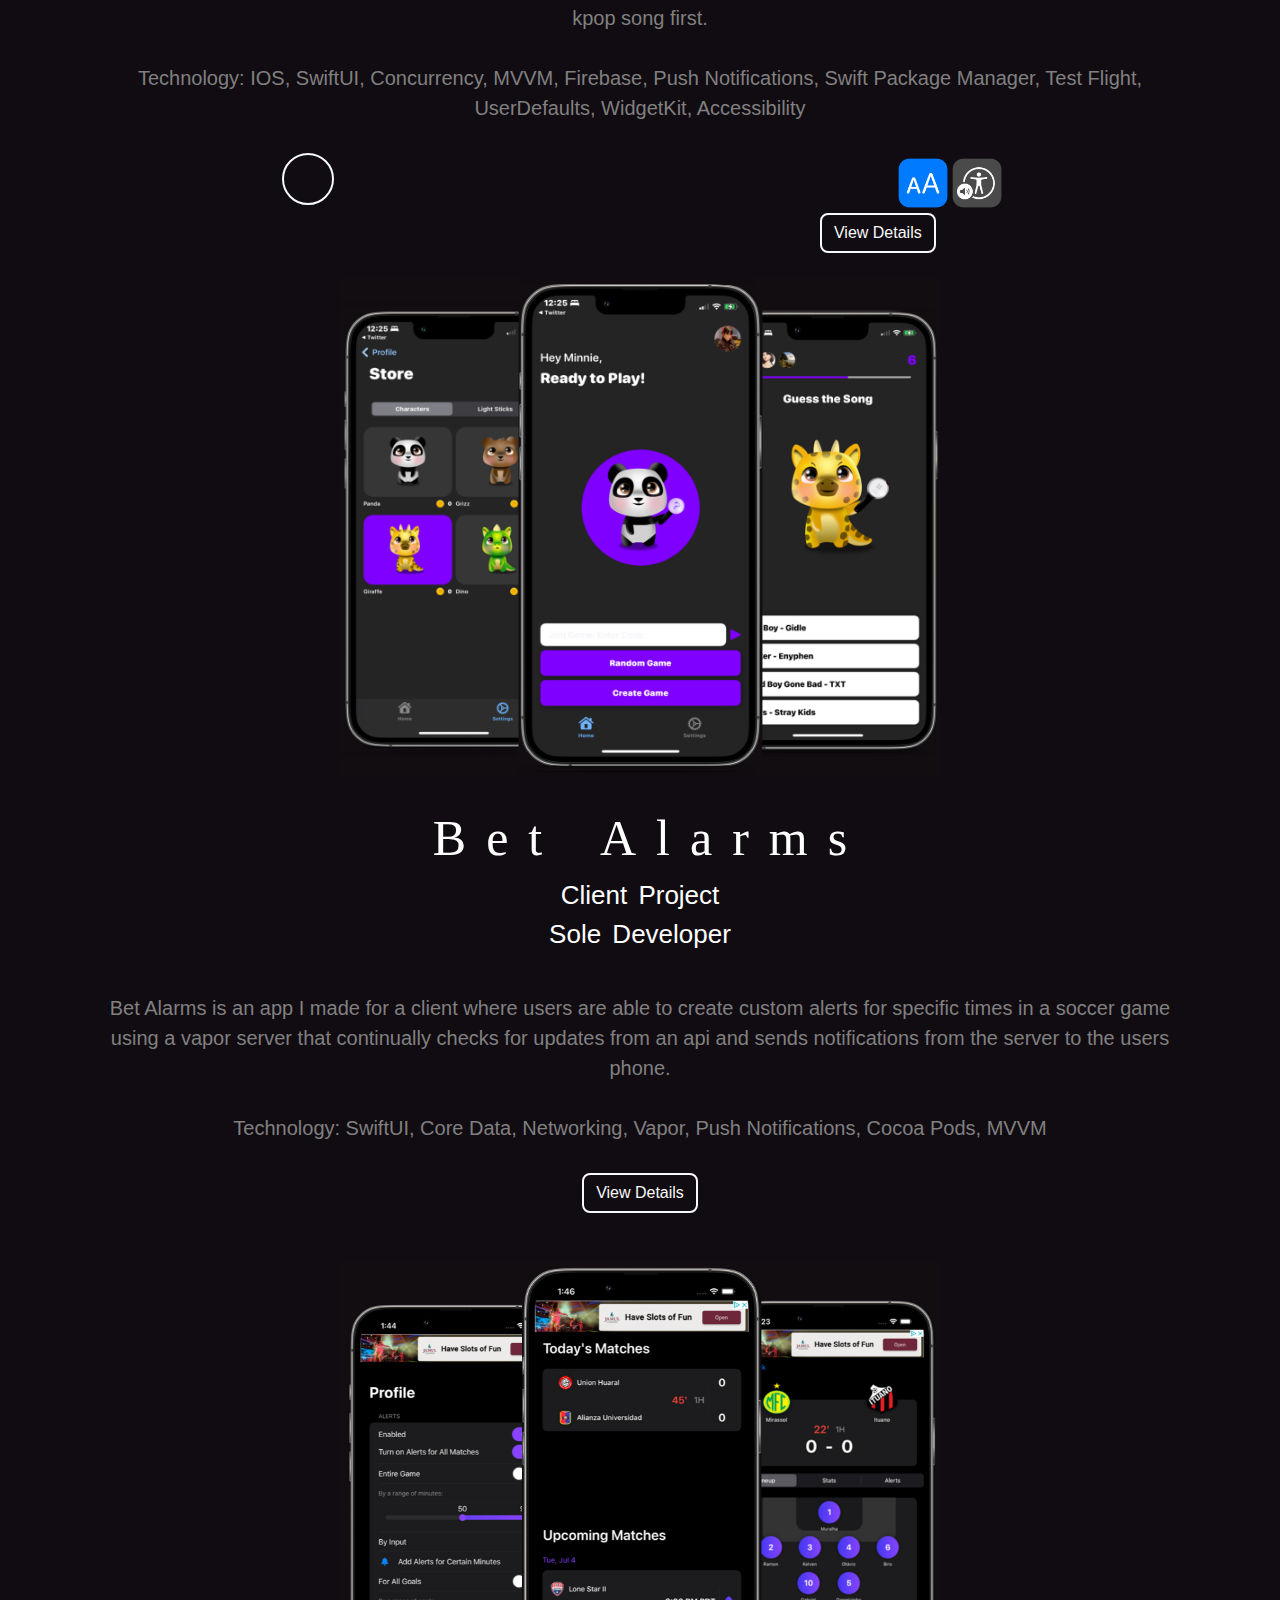
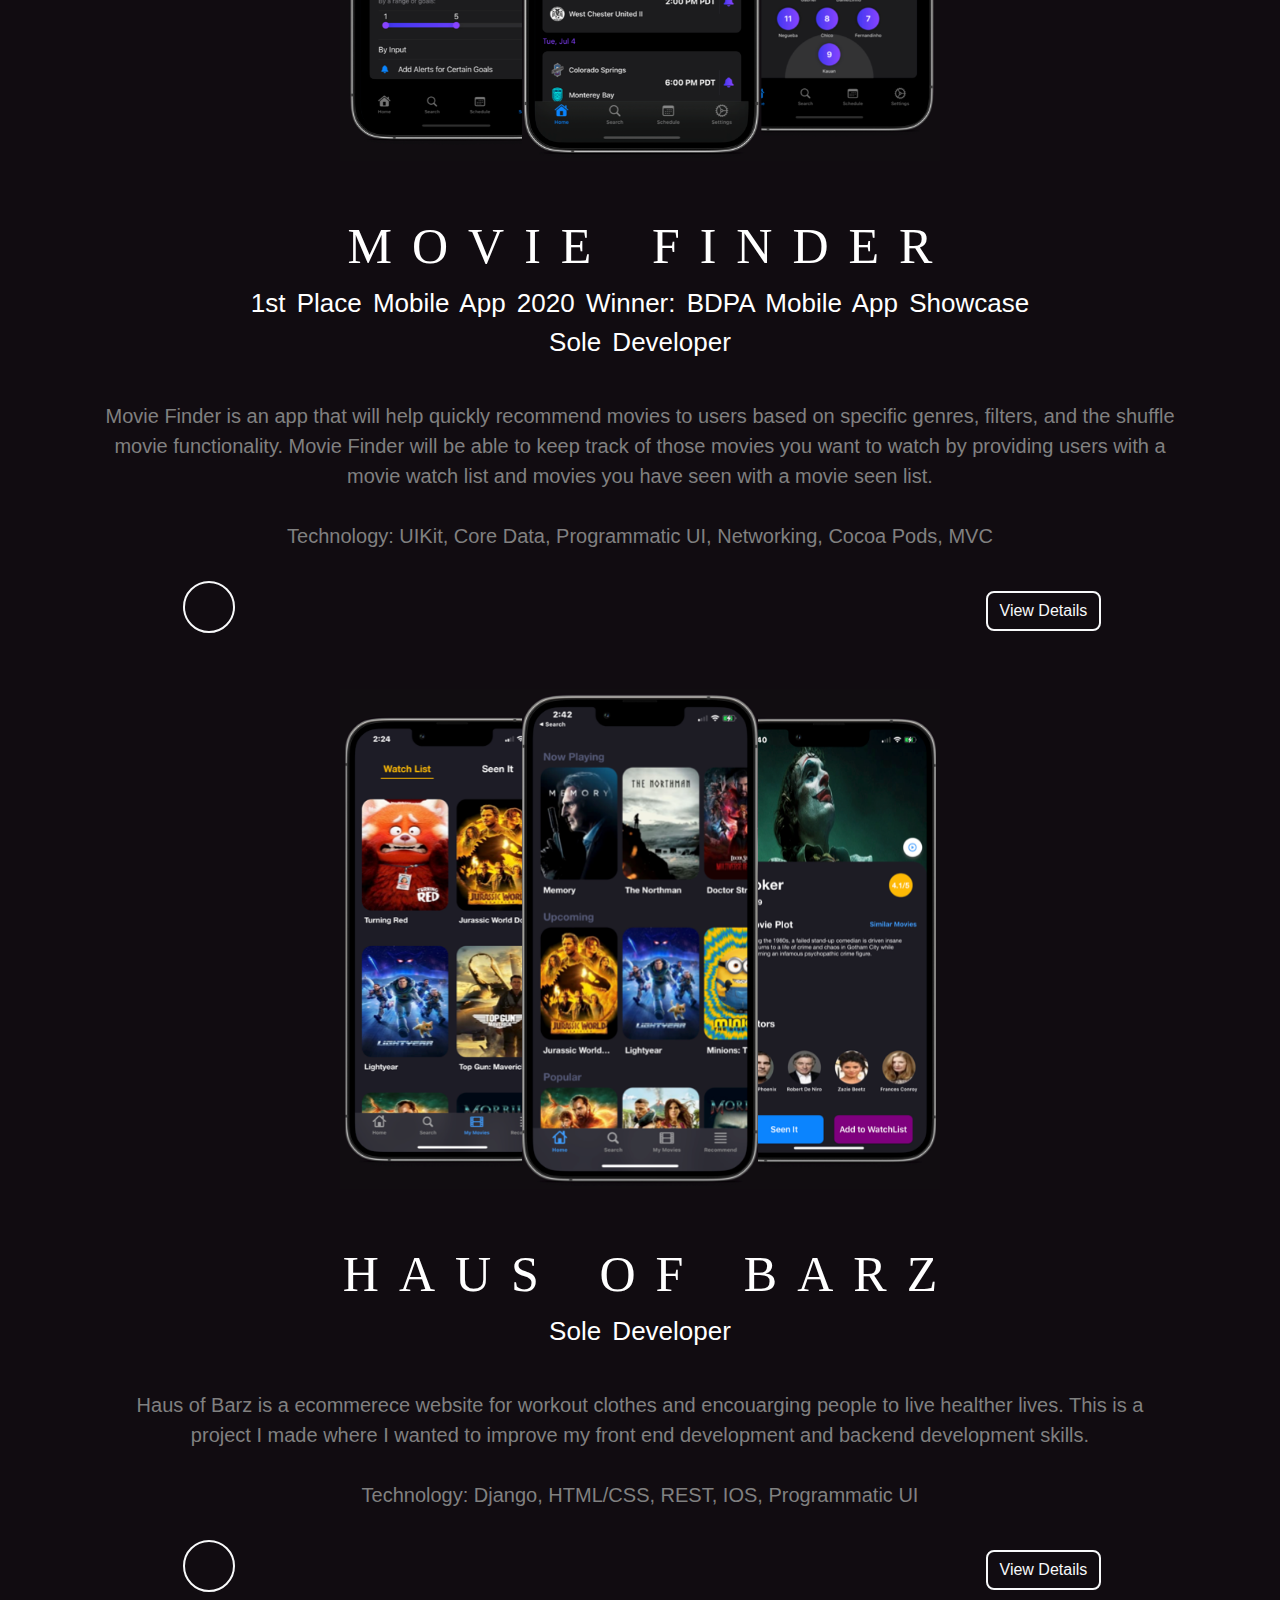
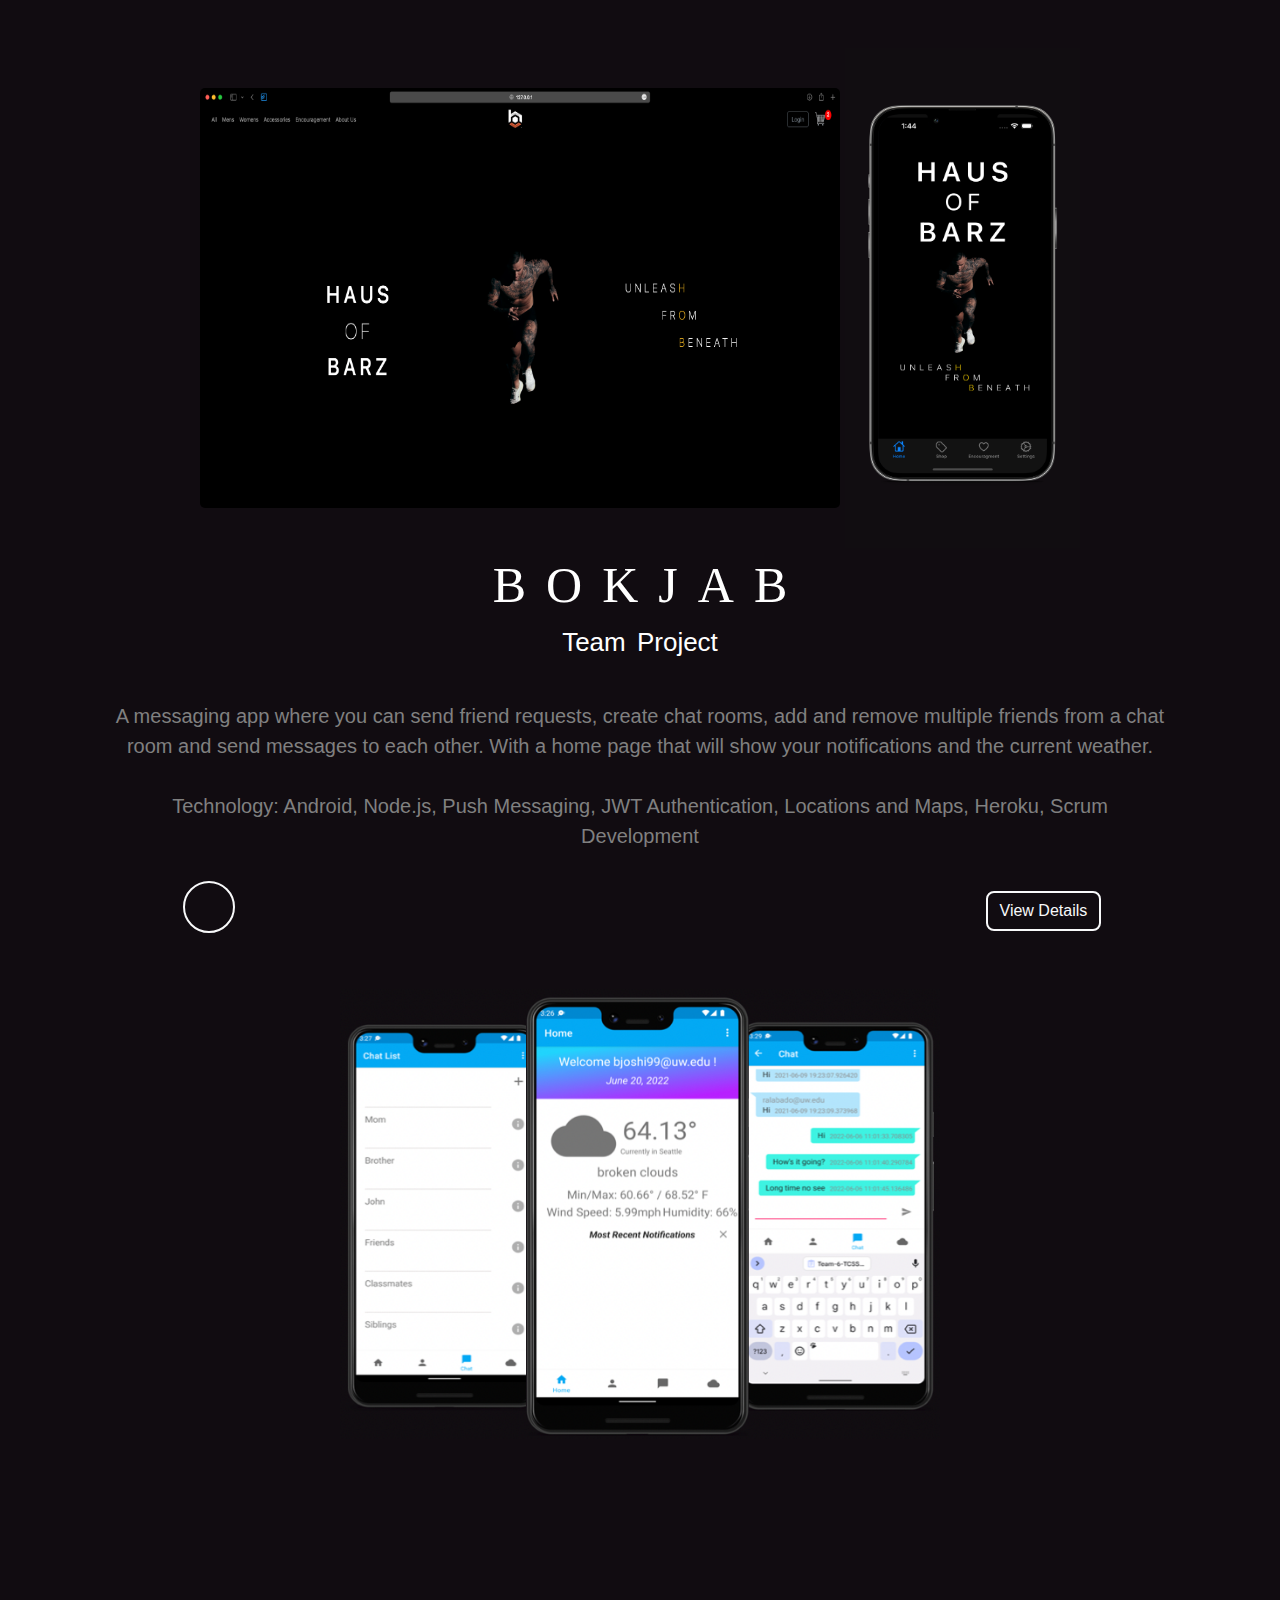
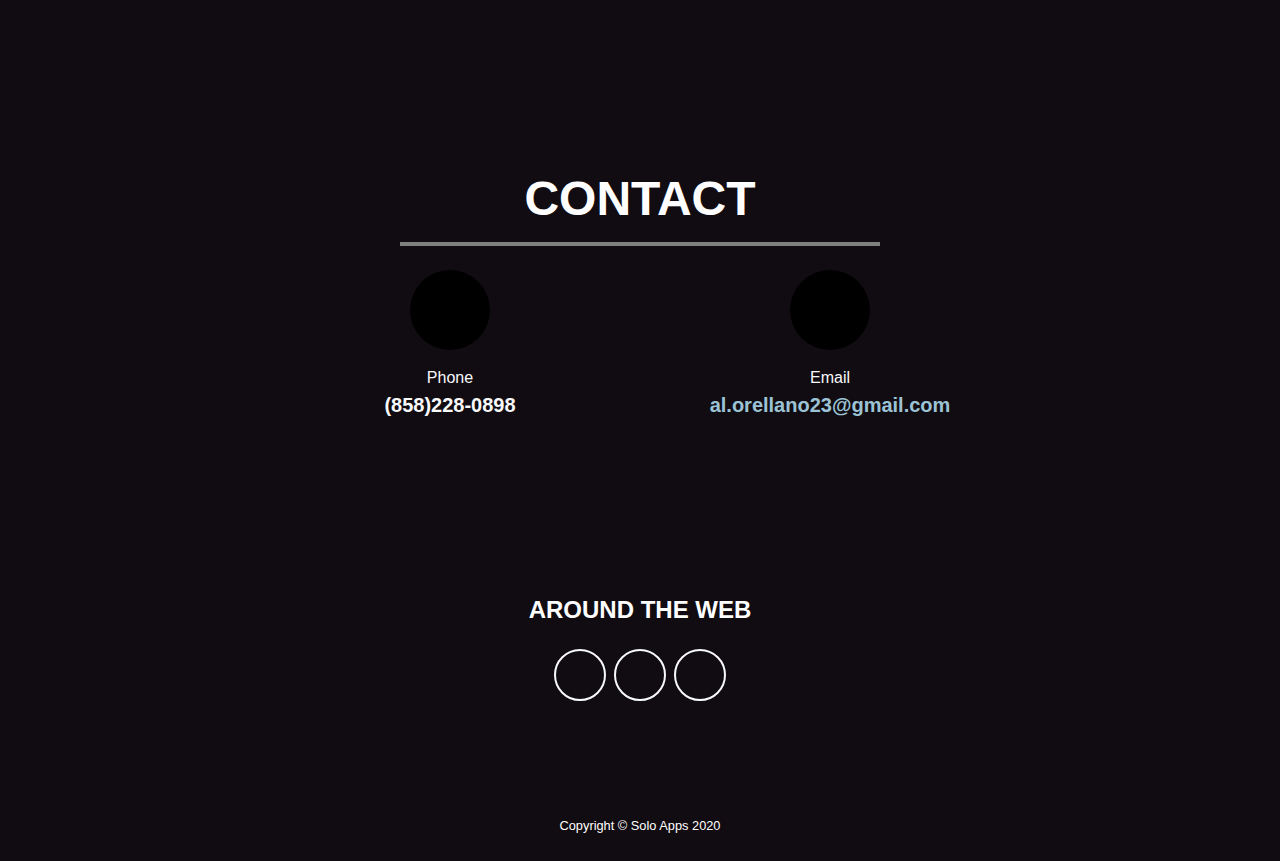
==== commit 2e727953: "fixing space issue" ====
--- a/index.html
+++ b/index.html
@@ -85,48 +85,34 @@
                     
                 </div>
                 <!-- Portfolio Grid Items-->
+                <div class="row movie-finder justify-content-center">
+                  <div class="col bg-primary text-center app-description">
+                    <div class= "row justify-content-center text-center title">
+                      <span class="app-title">K-Battle</span>
+                    </div>
+                    <div class="row justify-content-center app-sub-title">
+                      Currently in Beta Testing<br>Sole Developer<br><br>
+                    </div>
+                    <div class="row justify-content-center description">
+                      A multi-player trivia game for Kpop fans to play with friends. You can challenge friends to play and see who can guess the kpop song first.<br><br>
+                      Technology: IOS, SwiftUI, Concurrency, MVVM, Firebase, Push Notifications, Swift Package Manager, Test Flight, UserDefaults, WidgetKit, Accessibility<br><br>
+                    </div>
+               
+                    <a class="btn btn-outline-light btn-social mx-1" href="https://github.com/aorellano/KBattle"><i class="fab fa-fw fa-github"></i></a>&nbsp;&nbsp;&nbsp;&nbsp;&nbsp;&nbsp;&nbsp;&nbsp;&nbsp;&nbsp;&nbsp;&nbsp;&nbsp;&nbsp;&nbsp;&nbsp;&nbsp;&nbsp;&nbsp;&nbsp;&nbsp;&nbsp;&nbsp;&nbsp;&nbsp;&nbsp;&nbsp;&nbsp;&nbsp;&nbsp;&nbsp;&nbsp;&nbsp;&nbsp;&nbsp;&nbsp;&nbsp;&nbsp;&nbsp;&nbsp;&nbsp;&nbsp;&nbsp;&nbsp;&nbsp;&nbsp;&nbsp;&nbsp;&nbsp;&nbsp;&nbsp;&nbsp;&nbsp;&nbsp;&nbsp;&nbsp;&nbsp;&nbsp;&nbsp;&nbsp;&nbsp;&nbsp;&nbsp;&nbsp;&nbsp;&nbsp;&nbsp;&nbsp;&nbsp;&nbsp;&nbsp;&nbsp;&nbsp;&nbsp;&nbsp;&nbsp;&nbsp;&nbsp;&nbsp;&nbsp;&nbsp;&nbsp;&nbsp;&nbsp;&nbsp;&nbsp;&nbsp;&nbsp;&nbsp;&nbsp;&nbsp;&nbsp;&nbsp;&nbsp;&nbsp;&nbsp;&nbsp;&nbsp;&nbsp;&nbsp;&nbsp;&nbsp;&nbsp;&nbsp;&nbsp;&nbsp;&nbsp;&nbsp;&nbsp;&nbsp;&nbsp;&nbsp;&nbsp;&nbsp;&nbsp;&nbsp;&nbsp;&nbsp;&nbsp;&nbsp;&nbsp;&nbsp;&nbsp;&nbsp;&nbsp;
+                    <img class="icon" src="assets/img/dynamictextIcon.png">
+                    <img class="icon" src="assets/img/voiceoverIcon.png">&nbsp;&nbsp;&nbsp;&nbsp;&nbsp;&nbsp;&nbsp;&nbsp;&nbsp;&nbsp;&nbsp;&nbsp;&nbsp;&nbsp;&nbsp;&nbsp;&nbsp;&nbsp;&nbsp;&nbsp;&nbsp;&nbsp;&nbsp;&nbsp;&nbsp;&nbsp;&nbsp;&nbsp;&nbsp;&nbsp;&nbsp;&nbsp;&nbsp;&nbsp;&nbsp;&nbsp;&nbsp;&nbsp;&nbsp;&nbsp;&nbsp;&nbsp;&nbsp;&nbsp;&nbsp;&nbsp;&nbsp;&nbsp;&nbsp;&nbsp;&nbsp;&nbsp;&nbsp;&nbsp;&nbsp;&nbsp;&nbsp;&nbsp;&nbsp;&nbsp;&nbsp;&nbsp;&nbsp;&nbsp;&nbsp;&nbsp;&nbsp;&nbsp;&nbsp;&nbsp;&nbsp;&nbsp;&nbsp;&nbsp;&nbsp;&nbsp;&nbsp;&nbsp;&nbsp;&nbsp;&nbsp;&nbsp;&nbsp;&nbsp;&nbsp;&nbsp;&nbsp;&nbsp;&nbsp;&nbsp;&nbsp;&nbsp;&nbsp;&nbsp;&nbsp;&nbsp;&nbsp;&nbsp;&nbsp;&nbsp;&nbsp;&nbsp;&nbsp;&nbsp;&nbsp;&nbsp;
+                  <a class="btn btn-outline-light text-center" button type="button" href="/KTrivia.html">View Details</a><br><br>
+         
+                  </div>
+                </div>
+                <div class="row justify-content-center">
+                  <img class="img" src="assets/img/KBattle.png">
+                </div>
+                <br>
+    
+                  </div> 
+                </div>
                 <div class="container">
-                  <div class="row movie-finder justify-content-center">
-                    <div class="col bg-primary text-center app-description">
-                      <div class= "row justify-content-center text-center title">
-                        <span class="app-title">K-Battle</span>
-                      </div>
-                      <div class="row justify-content-center app-sub-title">
-                        Currently in Beta Testing<br>Sole Developer<br><br>
-                      </div>
-                      <div class="row justify-content-center description">
-                        A multi-player trivia game for Kpop fans to play with friends. You can challenge friends to play and see who can guess the kpop song first.<br><br>
-                        Technology: IOS, SwiftUI, Concurrency, MVVM, Firebase, Push Notifications, Swift Package Manager, Test Flight, UserDefaults, WidgetKit, Accessibility<br><br>
-                      </div>
-                 
-                      <a class="btn btn-outline-light btn-social mx-1" href="https://github.com/aorellano/KBattle"><i class="fab fa-fw fa-github"></i></a>&nbsp;&nbsp;&nbsp;&nbsp;&nbsp;&nbsp;&nbsp;&nbsp;&nbsp;&nbsp;&nbsp;&nbsp;&nbsp;&nbsp;&nbsp;&nbsp;&nbsp;&nbsp;&nbsp;&nbsp;&nbsp;&nbsp;&nbsp;&nbsp;&nbsp;&nbsp;&nbsp;&nbsp;&nbsp;&nbsp;&nbsp;&nbsp;&nbsp;&nbsp;&nbsp;&nbsp;&nbsp;&nbsp;&nbsp;&nbsp;&nbsp;&nbsp;&nbsp;&nbsp;&nbsp;&nbsp;&nbsp;&nbsp;&nbsp;&nbsp;&nbsp;&nbsp;&nbsp;&nbsp;&nbsp;&nbsp;&nbsp;&nbsp;&nbsp;&nbsp;&nbsp;&nbsp;&nbsp;&nbsp;&nbsp;&nbsp;&nbsp;&nbsp;&nbsp;&nbsp;&nbsp;&nbsp;&nbsp;&nbsp;&nbsp;&nbsp;&nbsp;&nbsp;&nbsp;&nbsp;&nbsp;&nbsp;&nbsp;&nbsp;&nbsp;&nbsp;&nbsp;&nbsp;&nbsp;&nbsp;&nbsp;&nbsp;&nbsp;&nbsp;&nbsp;&nbsp;&nbsp;&nbsp;&nbsp;&nbsp;&nbsp;&nbsp;&nbsp;&nbsp;&nbsp;&nbsp;&nbsp;&nbsp;&nbsp;&nbsp;&nbsp;&nbsp;&nbsp;&nbsp;&nbsp;&nbsp;&nbsp;&nbsp;&nbsp;&nbsp;&nbsp;&nbsp;&nbsp;&nbsp;&nbsp;
-                      <img class="icon" src="assets/img/dynamictextIcon.png">
-                      <img class="icon" src="assets/img/voiceoverIcon.png">&nbsp;&nbsp;&nbsp;&nbsp;&nbsp;&nbsp;&nbsp;&nbsp;&nbsp;&nbsp;&nbsp;&nbsp;&nbsp;&nbsp;&nbsp;&nbsp;&nbsp;&nbsp;&nbsp;&nbsp;&nbsp;&nbsp;&nbsp;&nbsp;&nbsp;&nbsp;&nbsp;&nbsp;&nbsp;&nbsp;&nbsp;&nbsp;&nbsp;&nbsp;&nbsp;&nbsp;&nbsp;&nbsp;&nbsp;&nbsp;&nbsp;&nbsp;&nbsp;&nbsp;&nbsp;&nbsp;&nbsp;&nbsp;&nbsp;&nbsp;&nbsp;&nbsp;&nbsp;&nbsp;&nbsp;&nbsp;&nbsp;&nbsp;&nbsp;&nbsp;&nbsp;&nbsp;&nbsp;&nbsp;&nbsp;&nbsp;&nbsp;&nbsp;&nbsp;&nbsp;&nbsp;&nbsp;&nbsp;&nbsp;&nbsp;&nbsp;&nbsp;&nbsp;&nbsp;&nbsp;&nbsp;&nbsp;&nbsp;&nbsp;&nbsp;&nbsp;&nbsp;&nbsp;&nbsp;&nbsp;&nbsp;&nbsp;&nbsp;&nbsp;&nbsp;&nbsp;&nbsp;&nbsp;&nbsp;&nbsp;&nbsp;&nbsp;&nbsp;&nbsp;&nbsp;&nbsp;
-                    <a class="btn btn-outline-light text-center" button type="button" href="/KTrivia.html">View Details</a><br><br>
-           
-                    </div>
-                  </div>
-                  <div class="row justify-content-center">
-                    <img class="img" src="assets/img/KBattle.png">
-                  </div>
-                  <br>
-                  <!-- <div class="row task-organizer justify-content-center">
-                    <div class="col bg-primary text-center app-description">
-                      <div class= "row justify-content-center text-center title">
-                        <span class="app-title">TASKS TODAY</span>
-                      </div>
-                      <div class="row justify-content-center app-sub-title">
-                        Sole Developer<br><br>
-                      </div>
-                      <div class="row justify-content-center description">
-                        Task Organizer is a beautiful simple, todo list, task list and reminder app that will help keep your busy life organized everyday. Task Organizer gives you a quick look at what you have to do for the day on the home screen and also gives you a varierty of themes to choose from.<br><br>
-                        Technology: IOS, UIKit, Core Data, Programmatic UI, MVC<br><br>
-                      </div>
-                      <a class="btn btn-outline-light btn-social mx-1" href="https://github.com/aorellano/Tasks-Today"><i class="fab fa-fw fa-github"></i></a>&nbsp;&nbsp;&nbsp;&nbsp;&nbsp;&nbsp;&nbsp;&nbsp;&nbsp;&nbsp;&nbsp;&nbsp;&nbsp;&nbsp;&nbsp;&nbsp;&nbsp;&nbsp;&nbsp;&nbsp;&nbsp;&nbsp;&nbsp;&nbsp;&nbsp;&nbsp;&nbsp;&nbsp;&nbsp;&nbsp;&nbsp;&nbsp;&nbsp;&nbsp;&nbsp;&nbsp;&nbsp;&nbsp;&nbsp;&nbsp;&nbsp;&nbsp;&nbsp;&nbsp;&nbsp;&nbsp;&nbsp;&nbsp;&nbsp;&nbsp;&nbsp;&nbsp;&nbsp;&nbsp;&nbsp;&nbsp;&nbsp;&nbsp;&nbsp;&nbsp;&nbsp;&nbsp;&nbsp;&nbsp;&nbsp;&nbsp;&nbsp;&nbsp;&nbsp;&nbsp;&nbsp;&nbsp;&nbsp;&nbsp;&nbsp;&nbsp;&nbsp;&nbsp;&nbsp;&nbsp;&nbsp;&nbsp;&nbsp;&nbsp;&nbsp;&nbsp;&nbsp;&nbsp;&nbsp;&nbsp;&nbsp;&nbsp;&nbsp;&nbsp;&nbsp;&nbsp;&nbsp;&nbsp;&nbsp;&nbsp;&nbsp;&nbsp;&nbsp;&nbsp;&nbsp;&nbsp;&nbsp;&nbsp;&nbsp;&nbsp;&nbsp;&nbsp;&nbsp;&nbsp;&nbsp;&nbsp;&nbsp;&nbsp;&nbsp;&nbsp;&nbsp;&nbsp;&nbsp;&nbsp;&nbsp;&nbsp;&nbsp;&nbsp;&nbsp;&nbsp;&nbsp;&nbsp;&nbsp;&nbsp;&nbsp;&nbsp;&nbsp;&nbsp;&nbsp;&nbsp;&nbsp;&nbsp;&nbsp;&nbsp;&nbsp;&nbsp;&nbsp;&nbsp;&nbsp;&nbsp;&nbsp;&nbsp;&nbsp;&nbsp;&nbsp;&nbsp;&nbsp;&nbsp;&nbsp;&nbsp;&nbsp;&nbsp;&nbsp;&nbsp;&nbsp;&nbsp;&nbsp;
-                      
-                      <a class="btn btn-outline-light text-center" button type="button" href="/TasksToday.html">View Details</a>--><br><br><br>
-                    </div> 
-                  </div>
                   <div class="row movie-finder justify-content-center">
                     <div class="col bg-primary text-center app-description">
                       <div class= "row bg-primary justify-content-center text-center title">
@@ -177,7 +163,8 @@
                     <img class="img" src="assets/img/movief.png">
                   </div> 
                   <br><br>
-                  
+
+
                   <div class = "container">
                   <div class="row rent-cars justify-content-center">
                     <div class="col bg-primary text-center app-description">
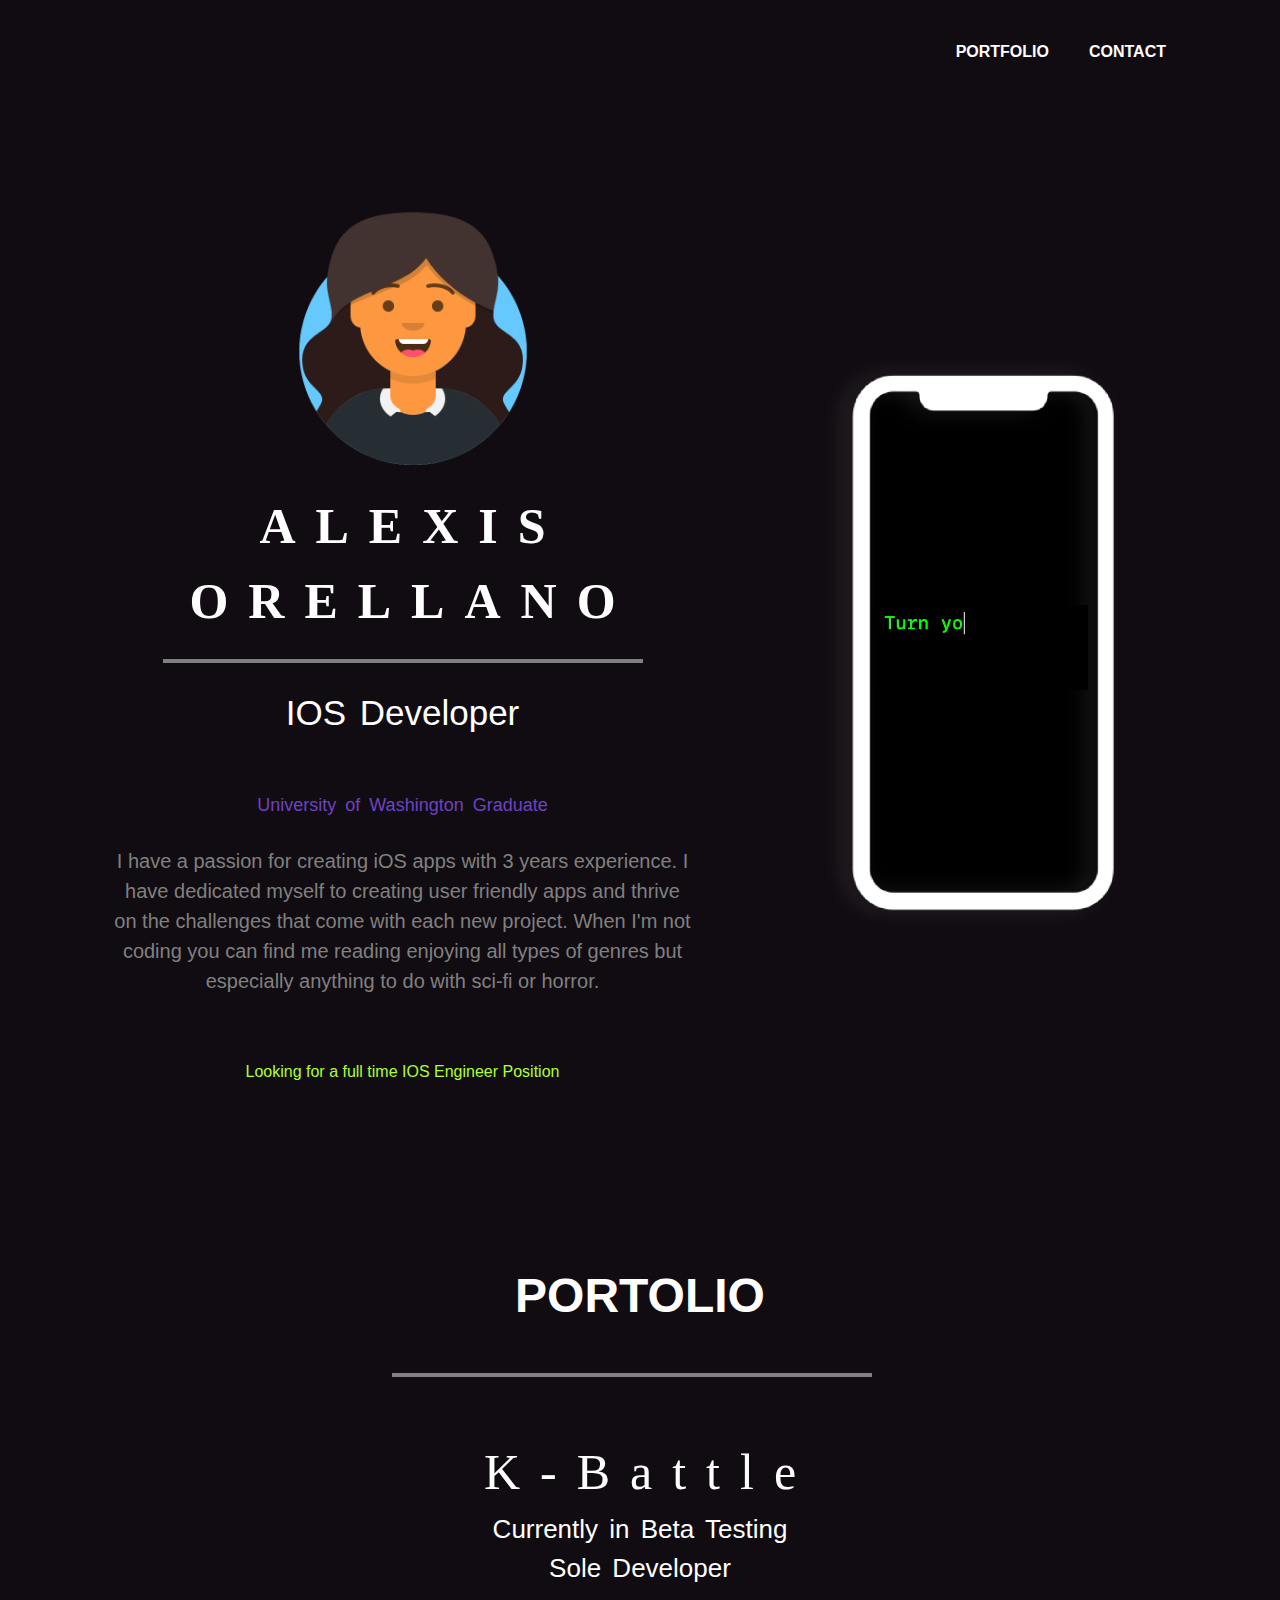
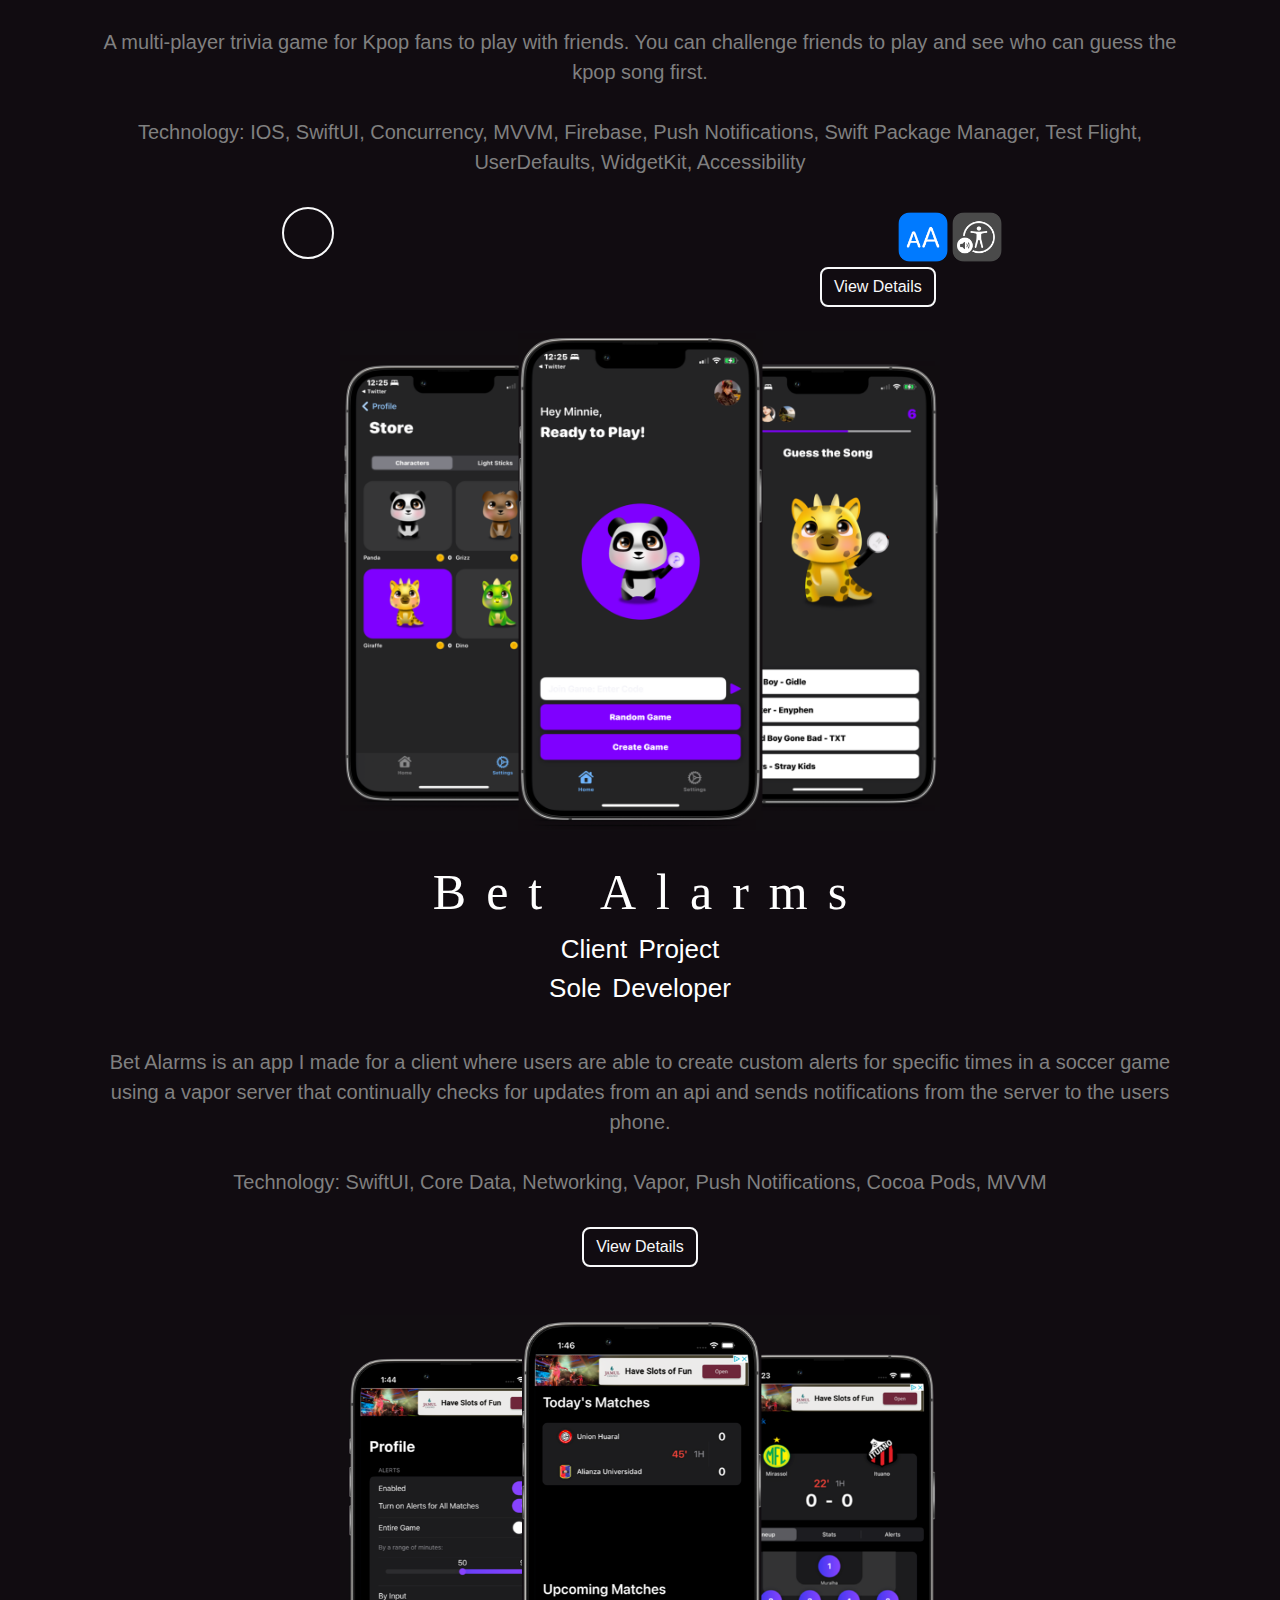
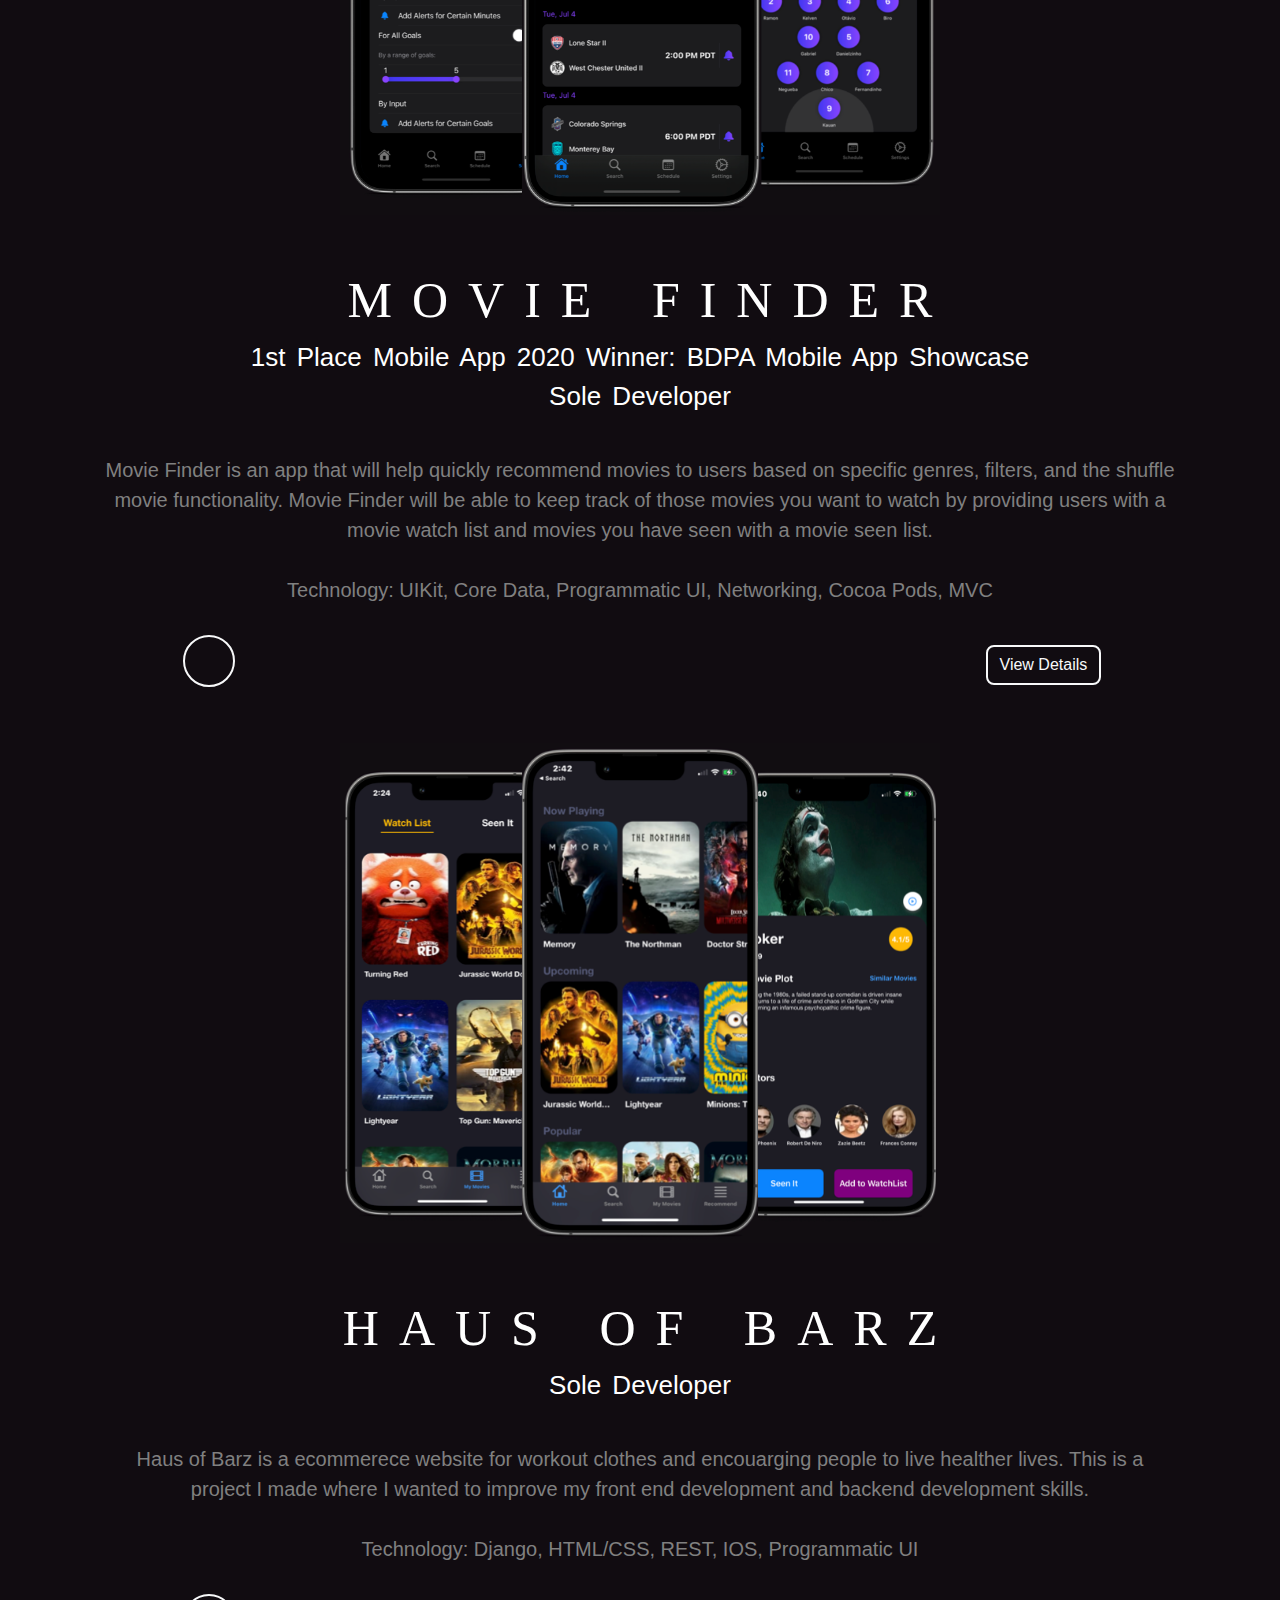
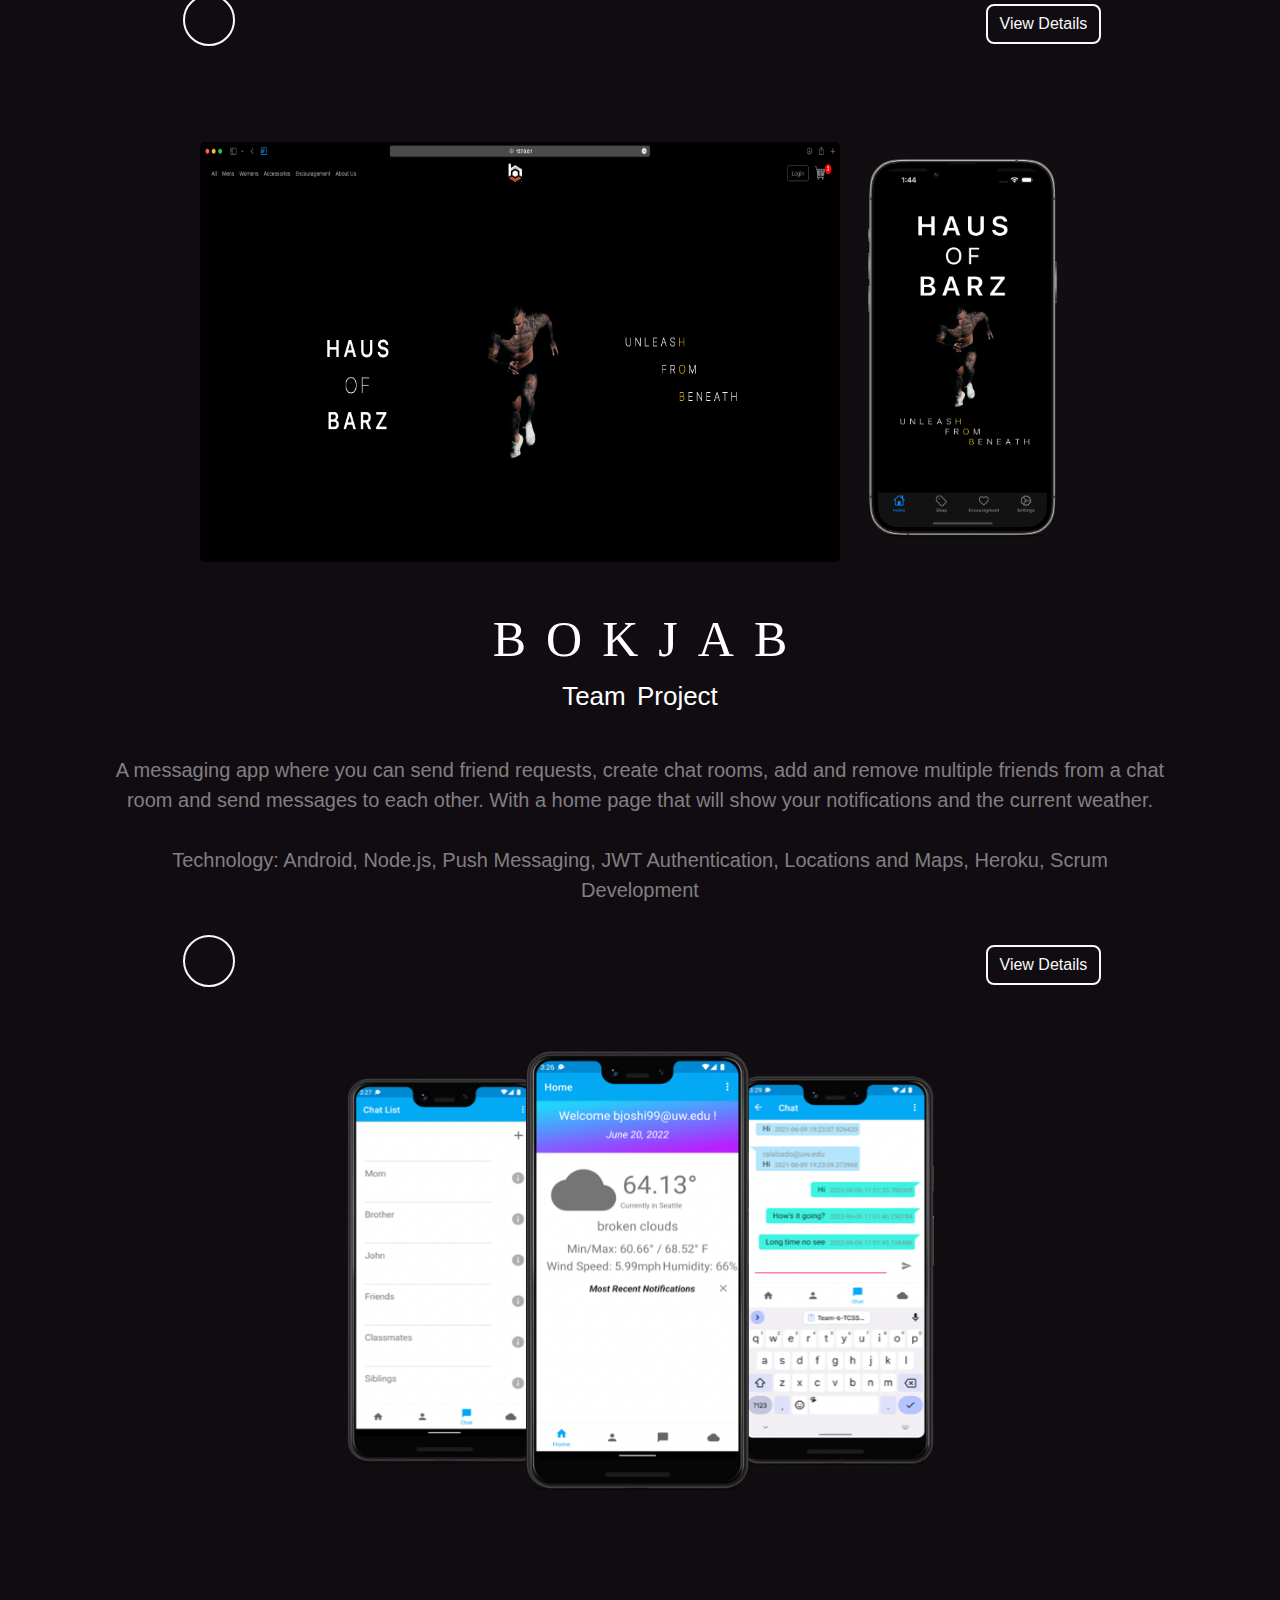
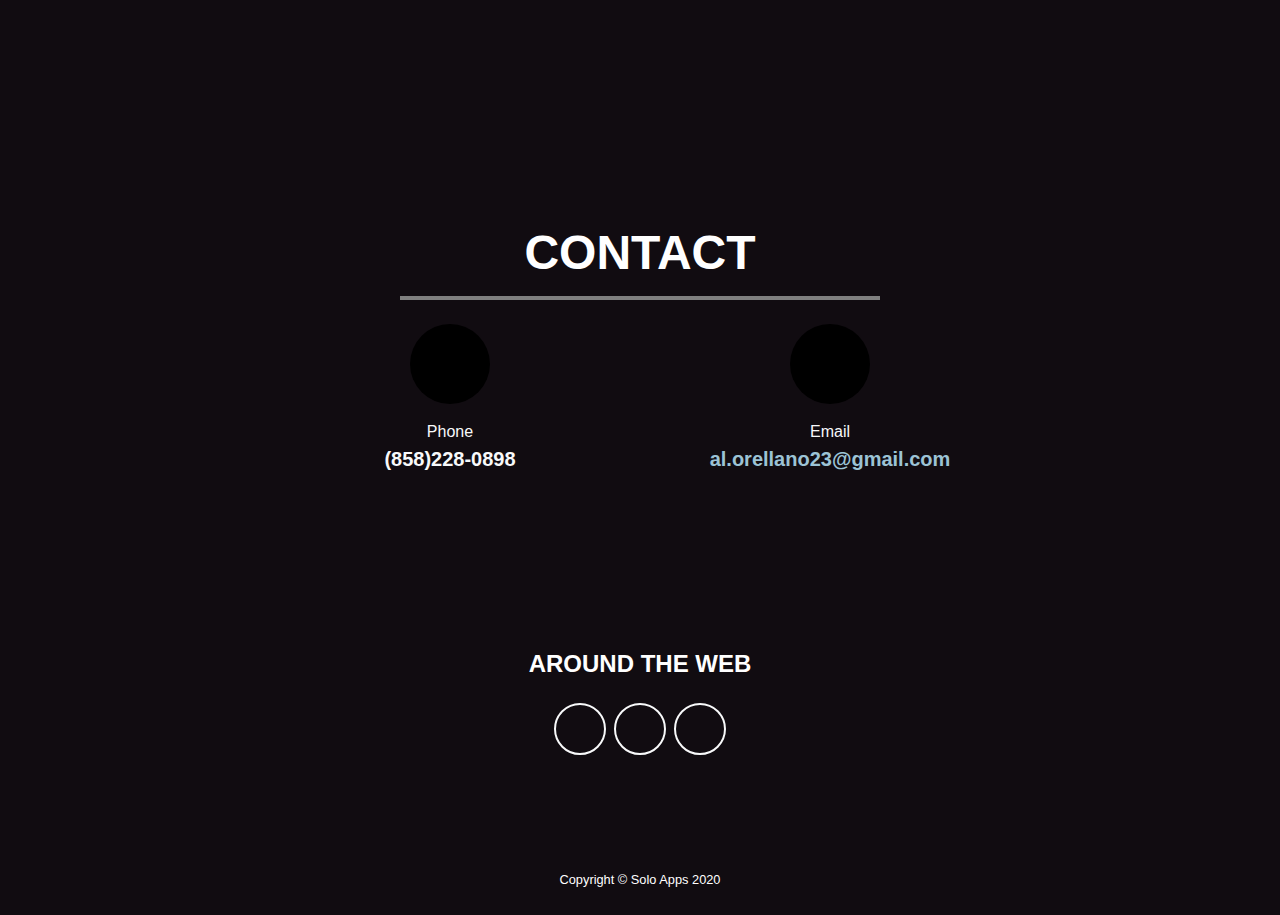
==== commit f328e23b: "adding education to bio" ====
--- a/index.html
+++ b/index.html
@@ -50,6 +50,9 @@
                 <div class= "row justify-content-center sub-title">
                   IOS Developer<br><br>
                 </div>
+                <div class= "row justify-content-center third-title">
+                  University of Washington Graduate <br><br>
+                </div>
                 <div class=" ml-auto">
                   <p class="pre-wrap description lead">I have a passion for creating iOS apps with 3 years experience. I have dedicated myself to creating user friendly apps and thrive on the challenges that come with each new project. When I'm not coding you can find me reading enjoying all types of genres but especially anything to do with sci-fi or horror.</p><br><br>
               </div>
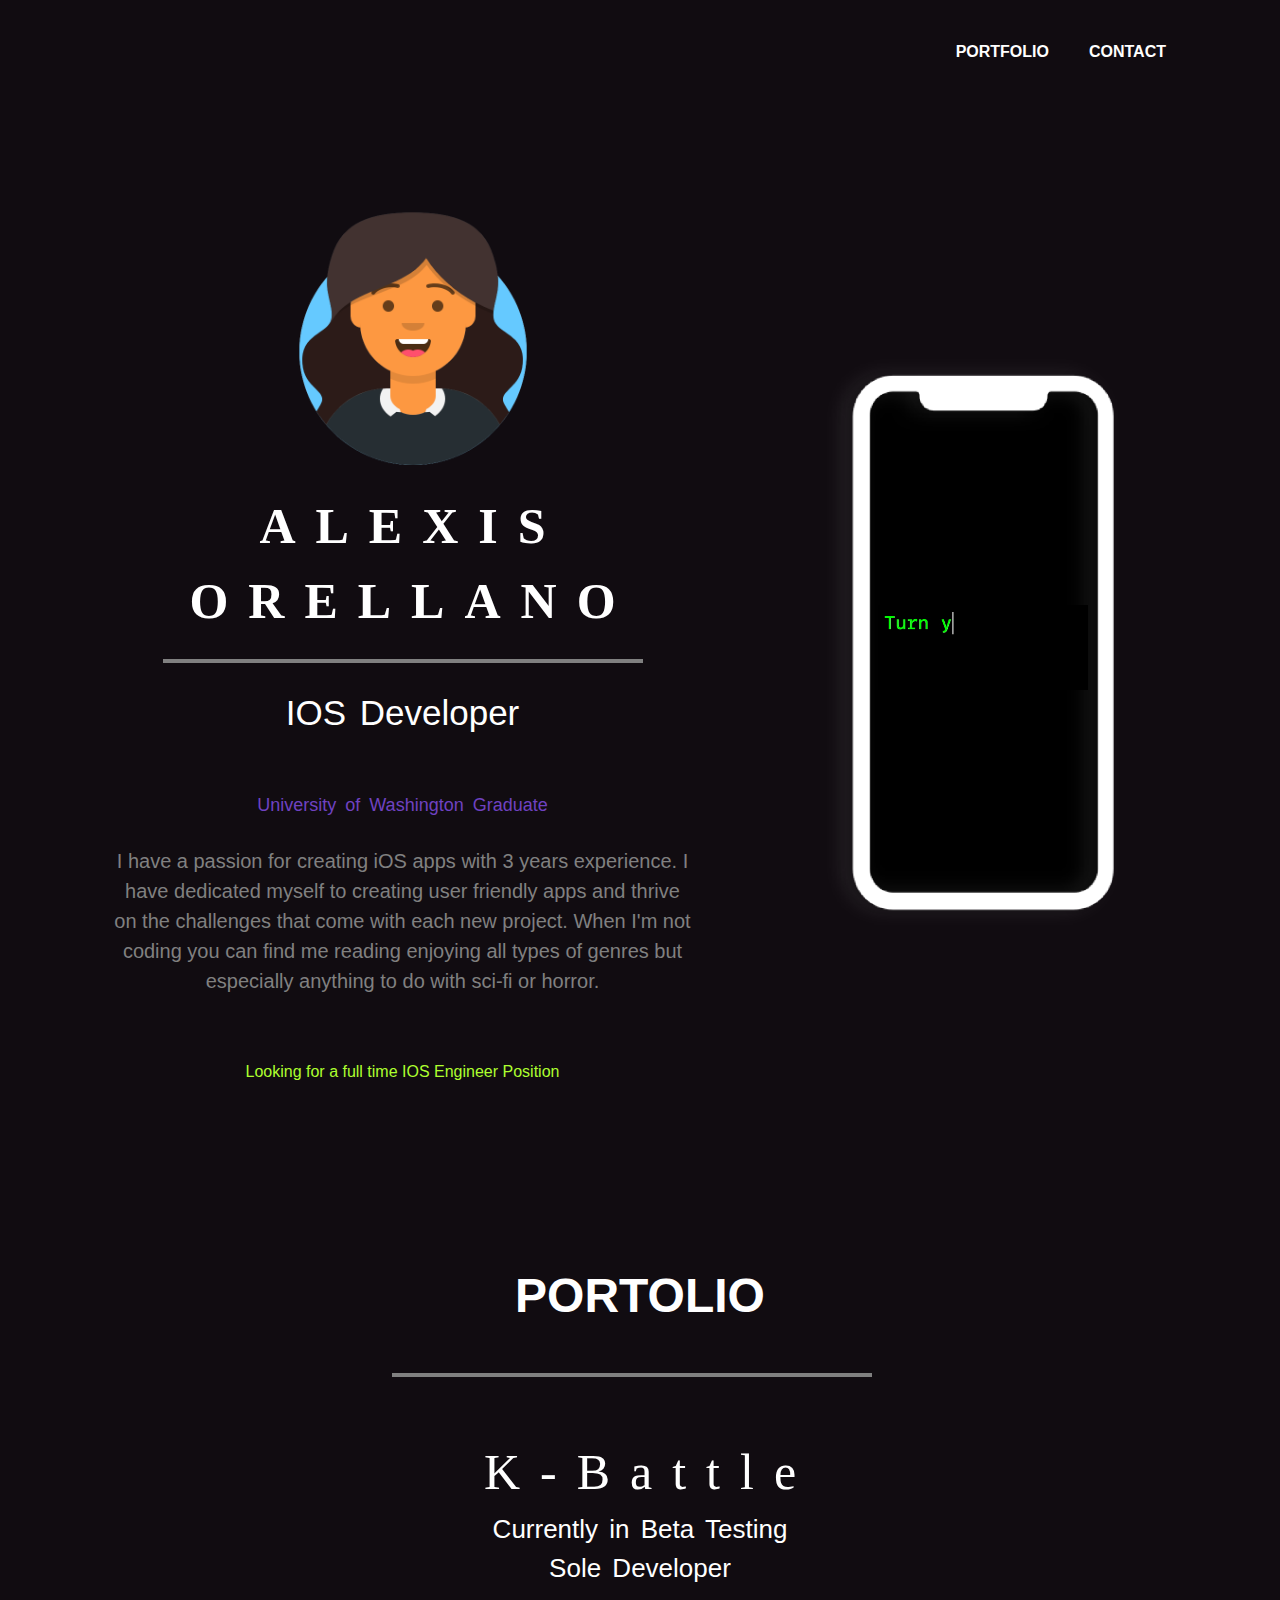
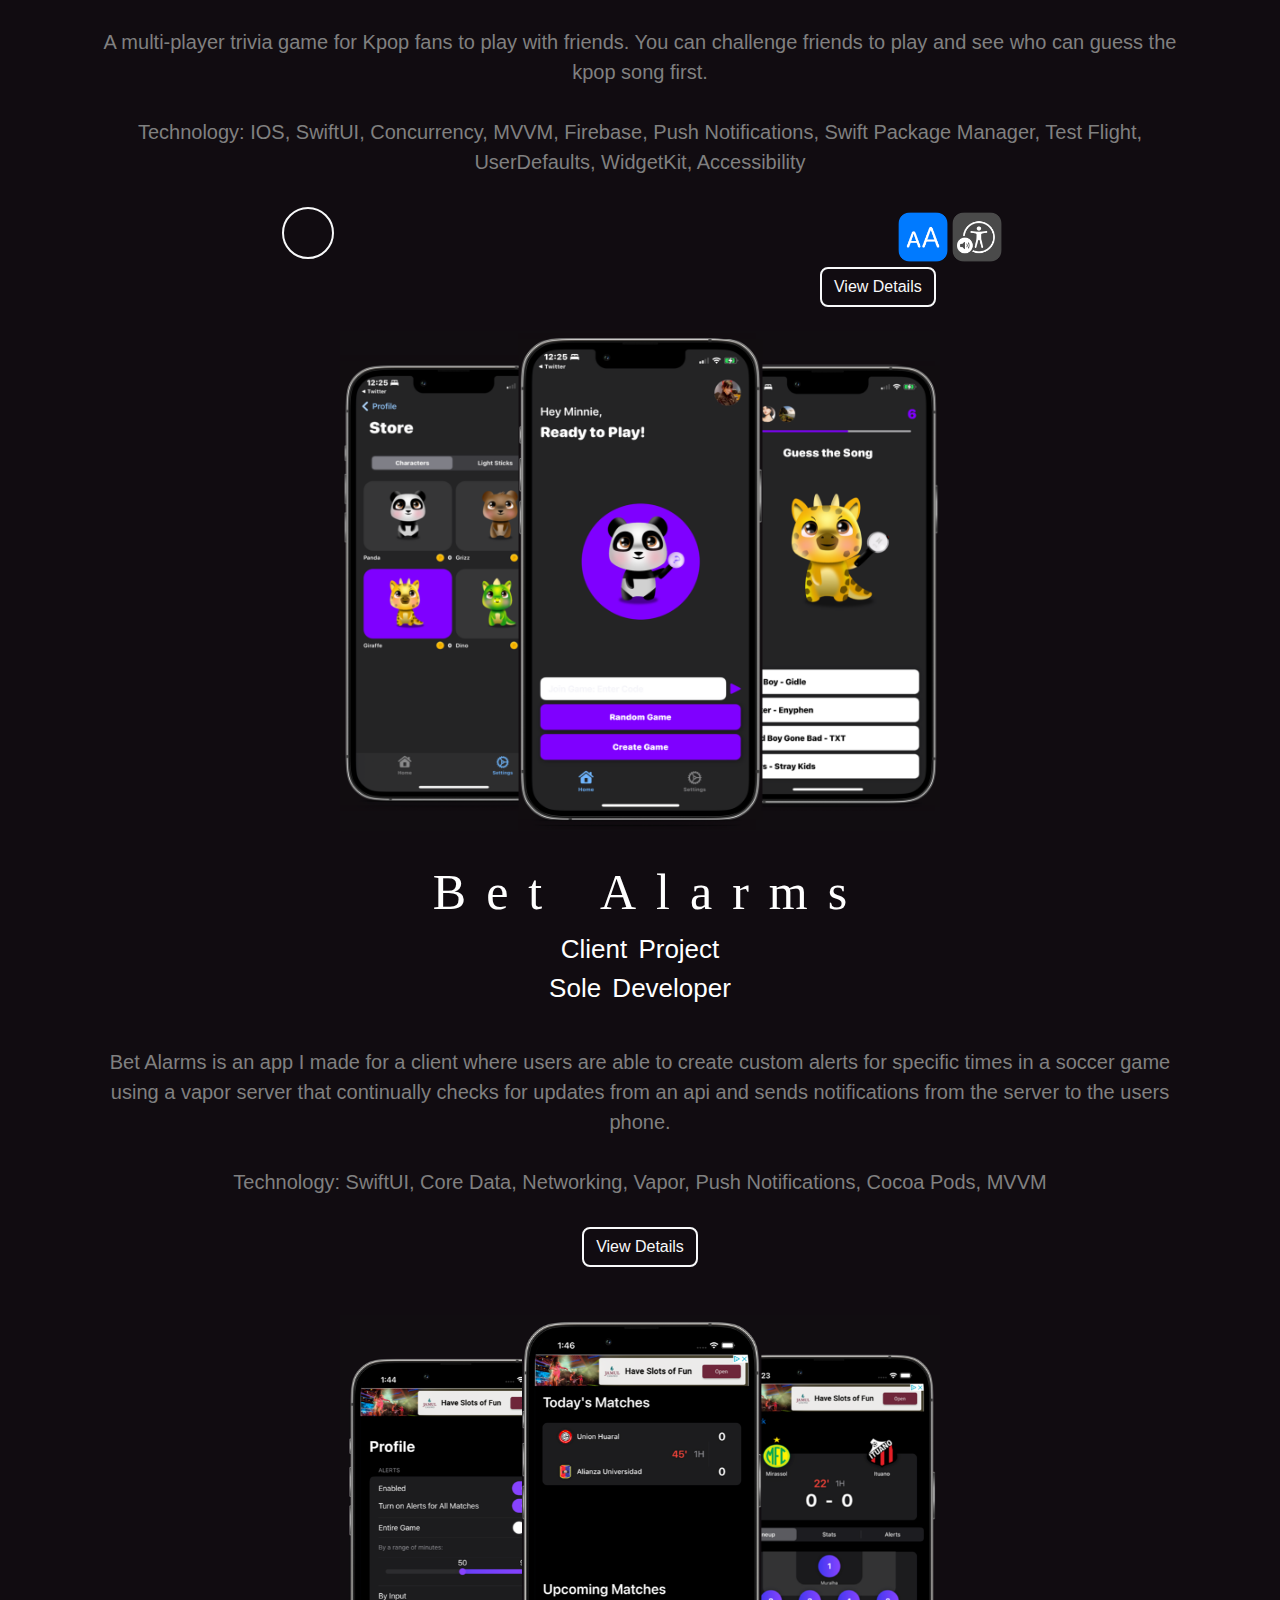
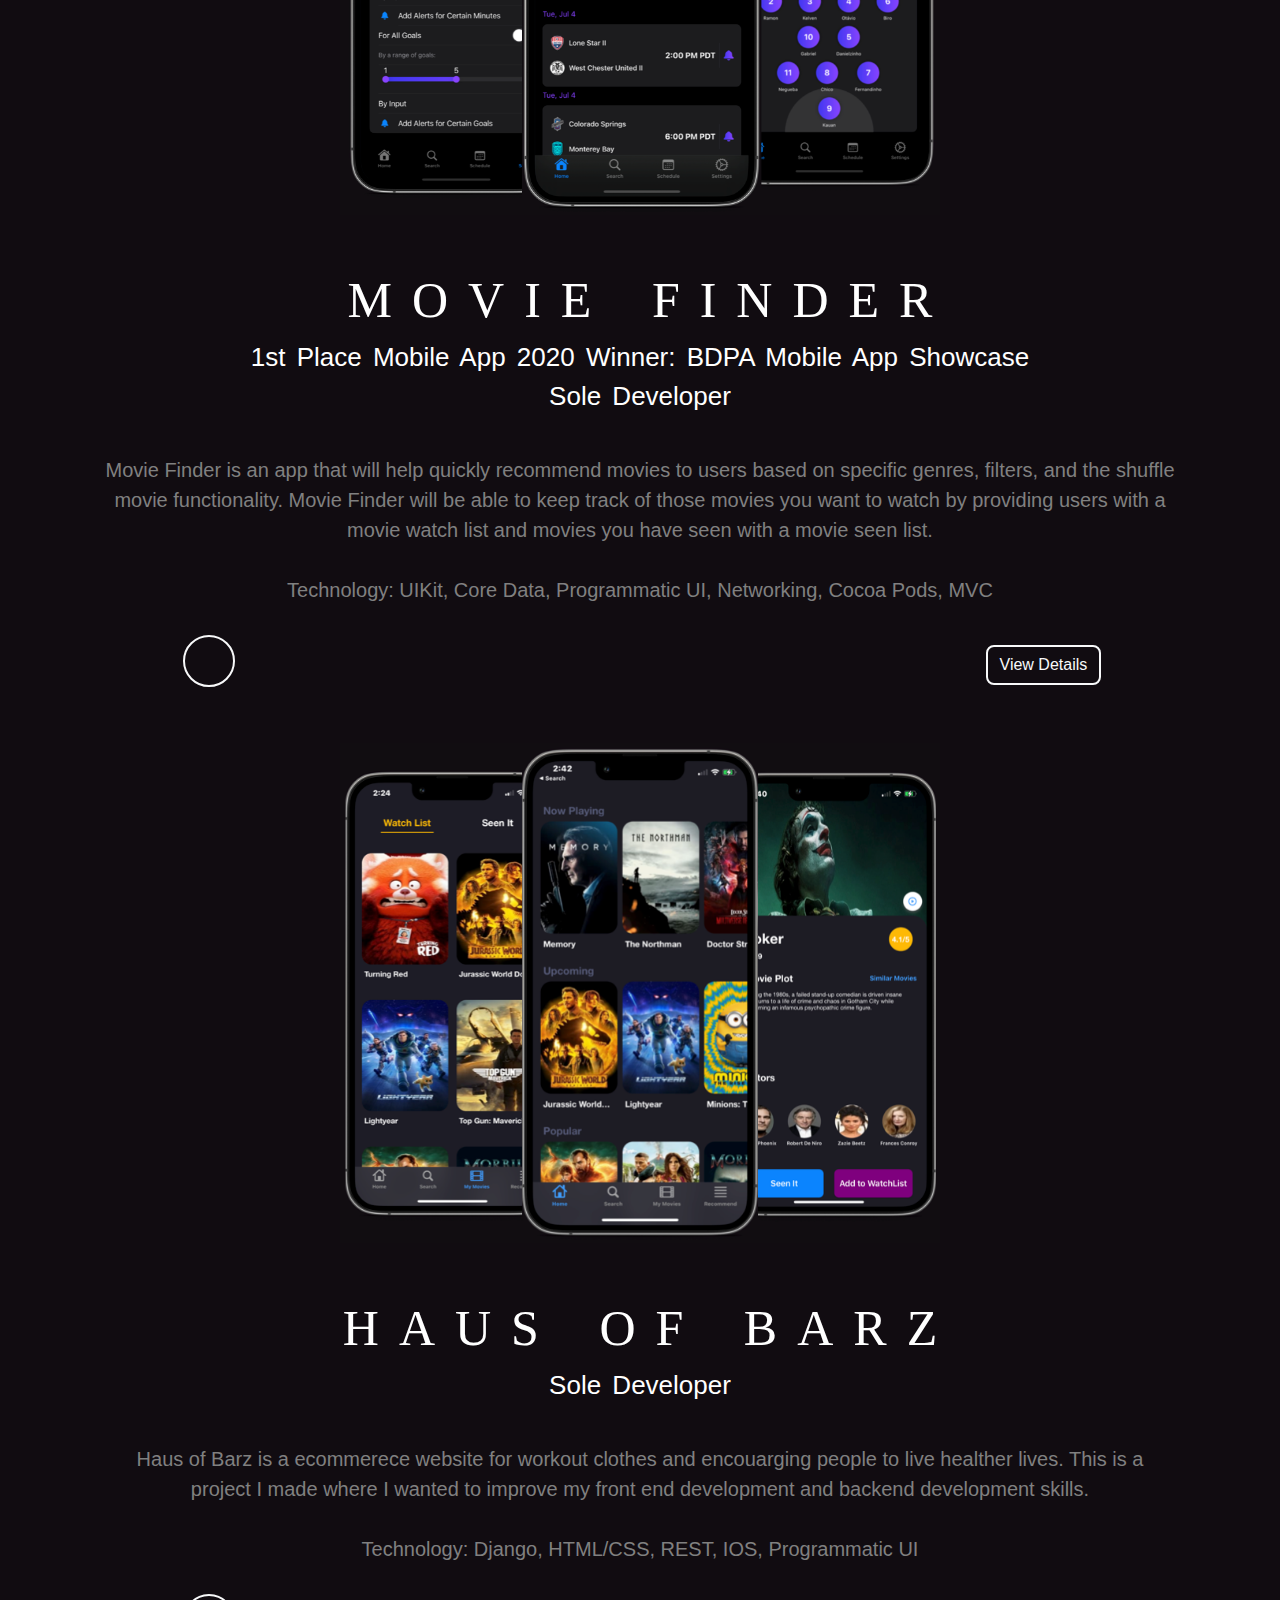
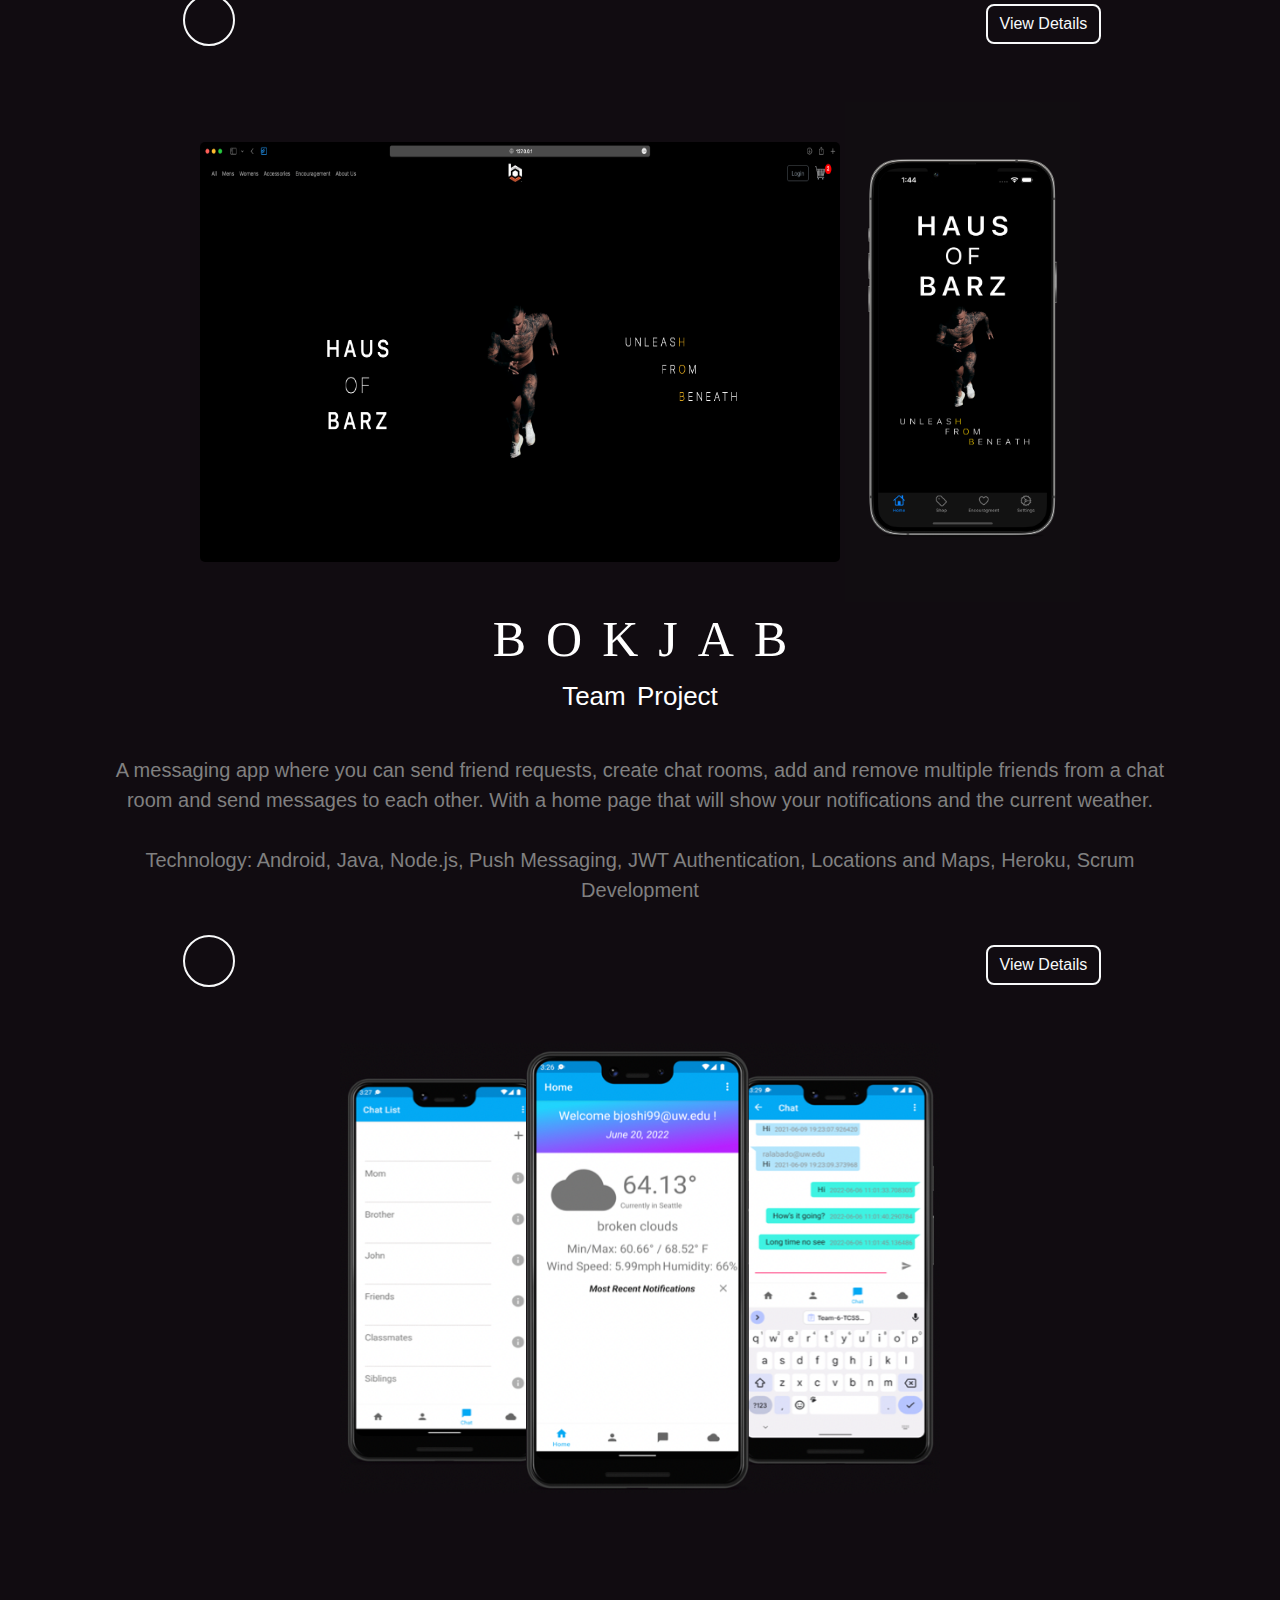
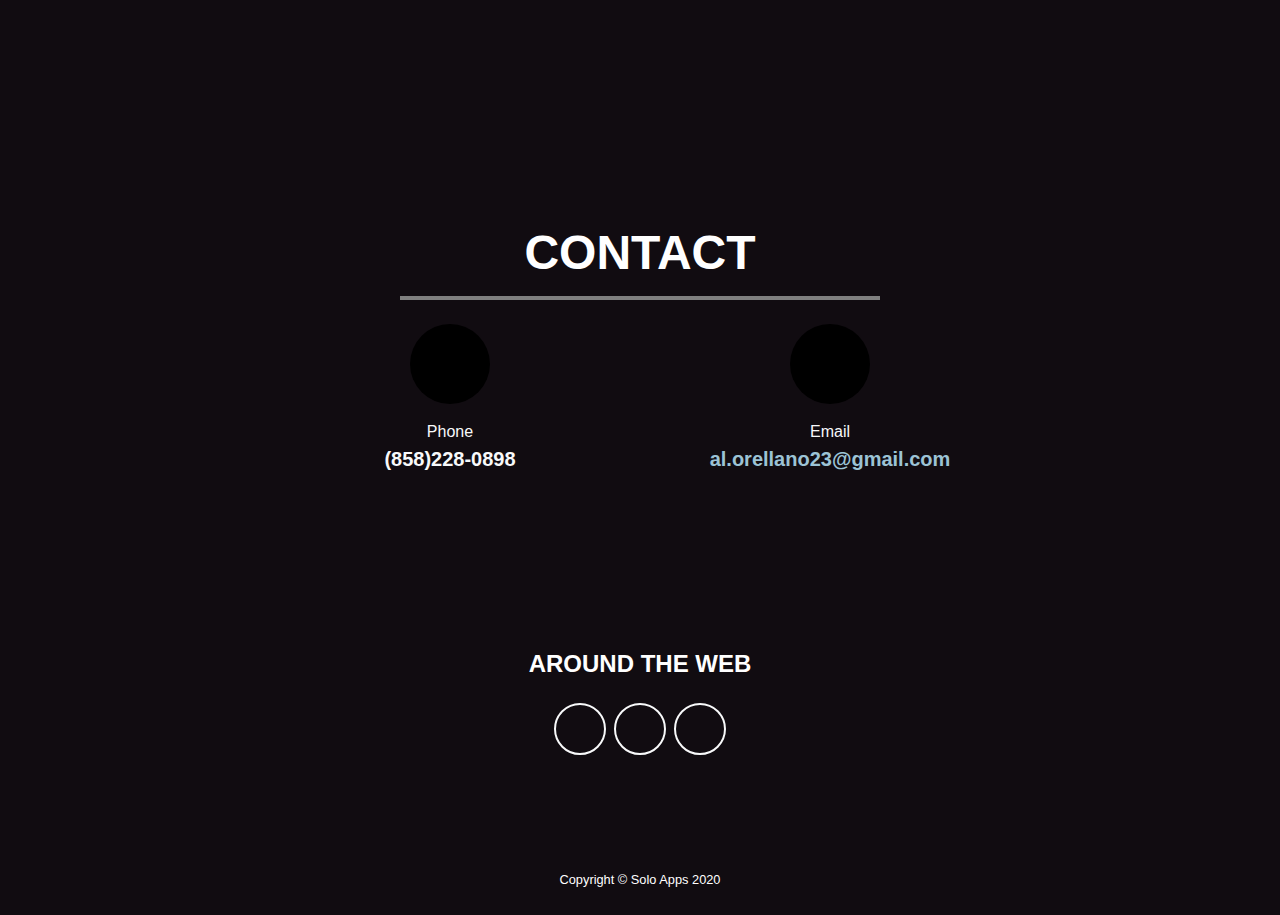
==== commit 33e4e94f: "added programming language to bokjab app" ====
--- a/index.html
+++ b/index.html
@@ -208,7 +208,7 @@
                       </div>
                       <div class="row justify-content-center description">
                         A messaging app where you can send friend requests, create chat rooms, add and remove multiple friends from a chat room and send messages to each other. With a home page that will show your notifications and the current weather. <br><br>
-                        Technology: Android, Node.js, Push Messaging, JWT Authentication, Locations and Maps, Heroku, Scrum Development<br><br>
+                        Technology: Android, Java, Node.js, Push Messaging, JWT Authentication, Locations and Maps, Heroku, Scrum Development<br><br>
                       </div>
                       <a class="btn btn-outline-light btn-social mx-1" href="https://github.com/bjoshi99/Team-6-TCSS-450"><i class="fab fa-fw fa-github"></i></a>&nbsp;&nbsp;&nbsp;&nbsp;&nbsp;&nbsp;&nbsp;&nbsp;&nbsp;&nbsp;&nbsp;&nbsp;&nbsp;&nbsp;&nbsp;&nbsp;&nbsp;&nbsp;&nbsp;&nbsp;&nbsp;&nbsp;&nbsp;&nbsp;&nbsp;&nbsp;&nbsp;&nbsp;&nbsp;&nbsp;&nbsp;&nbsp;&nbsp;&nbsp;&nbsp;&nbsp;&nbsp;&nbsp;&nbsp;&nbsp;&nbsp;&nbsp;&nbsp;&nbsp;&nbsp;&nbsp;&nbsp;&nbsp;&nbsp;&nbsp;&nbsp;&nbsp;&nbsp;&nbsp;&nbsp;&nbsp;&nbsp;&nbsp;&nbsp;&nbsp;&nbsp;&nbsp;&nbsp;&nbsp;&nbsp;&nbsp;&nbsp;&nbsp;&nbsp;&nbsp;&nbsp;&nbsp;&nbsp;&nbsp;&nbsp;&nbsp;&nbsp;&nbsp;&nbsp;&nbsp;&nbsp;&nbsp;&nbsp;&nbsp;&nbsp;&nbsp;&nbsp;&nbsp;&nbsp;&nbsp;&nbsp;&nbsp;&nbsp;&nbsp;&nbsp;&nbsp;&nbsp;&nbsp;&nbsp;&nbsp;&nbsp;&nbsp;&nbsp;&nbsp;&nbsp;&nbsp;&nbsp;&nbsp;&nbsp;&nbsp;&nbsp;&nbsp;&nbsp;&nbsp;&nbsp;&nbsp;&nbsp;&nbsp;&nbsp;&nbsp;&nbsp;&nbsp;&nbsp;&nbsp;&nbsp;&nbsp;&nbsp;&nbsp;&nbsp;&nbsp;&nbsp;&nbsp;&nbsp;&nbsp;&nbsp;&nbsp;&nbsp;&nbsp;&nbsp;&nbsp;&nbsp;&nbsp;&nbsp;&nbsp;&nbsp;&nbsp;&nbsp;&nbsp;&nbsp;&nbsp;&nbsp;&nbsp;&nbsp;&nbsp;&nbsp;&nbsp;&nbsp;&nbsp;&nbsp;&nbsp;&nbsp;&nbsp;&nbsp;&nbsp;&nbsp;&nbsp;&nbsp;
 
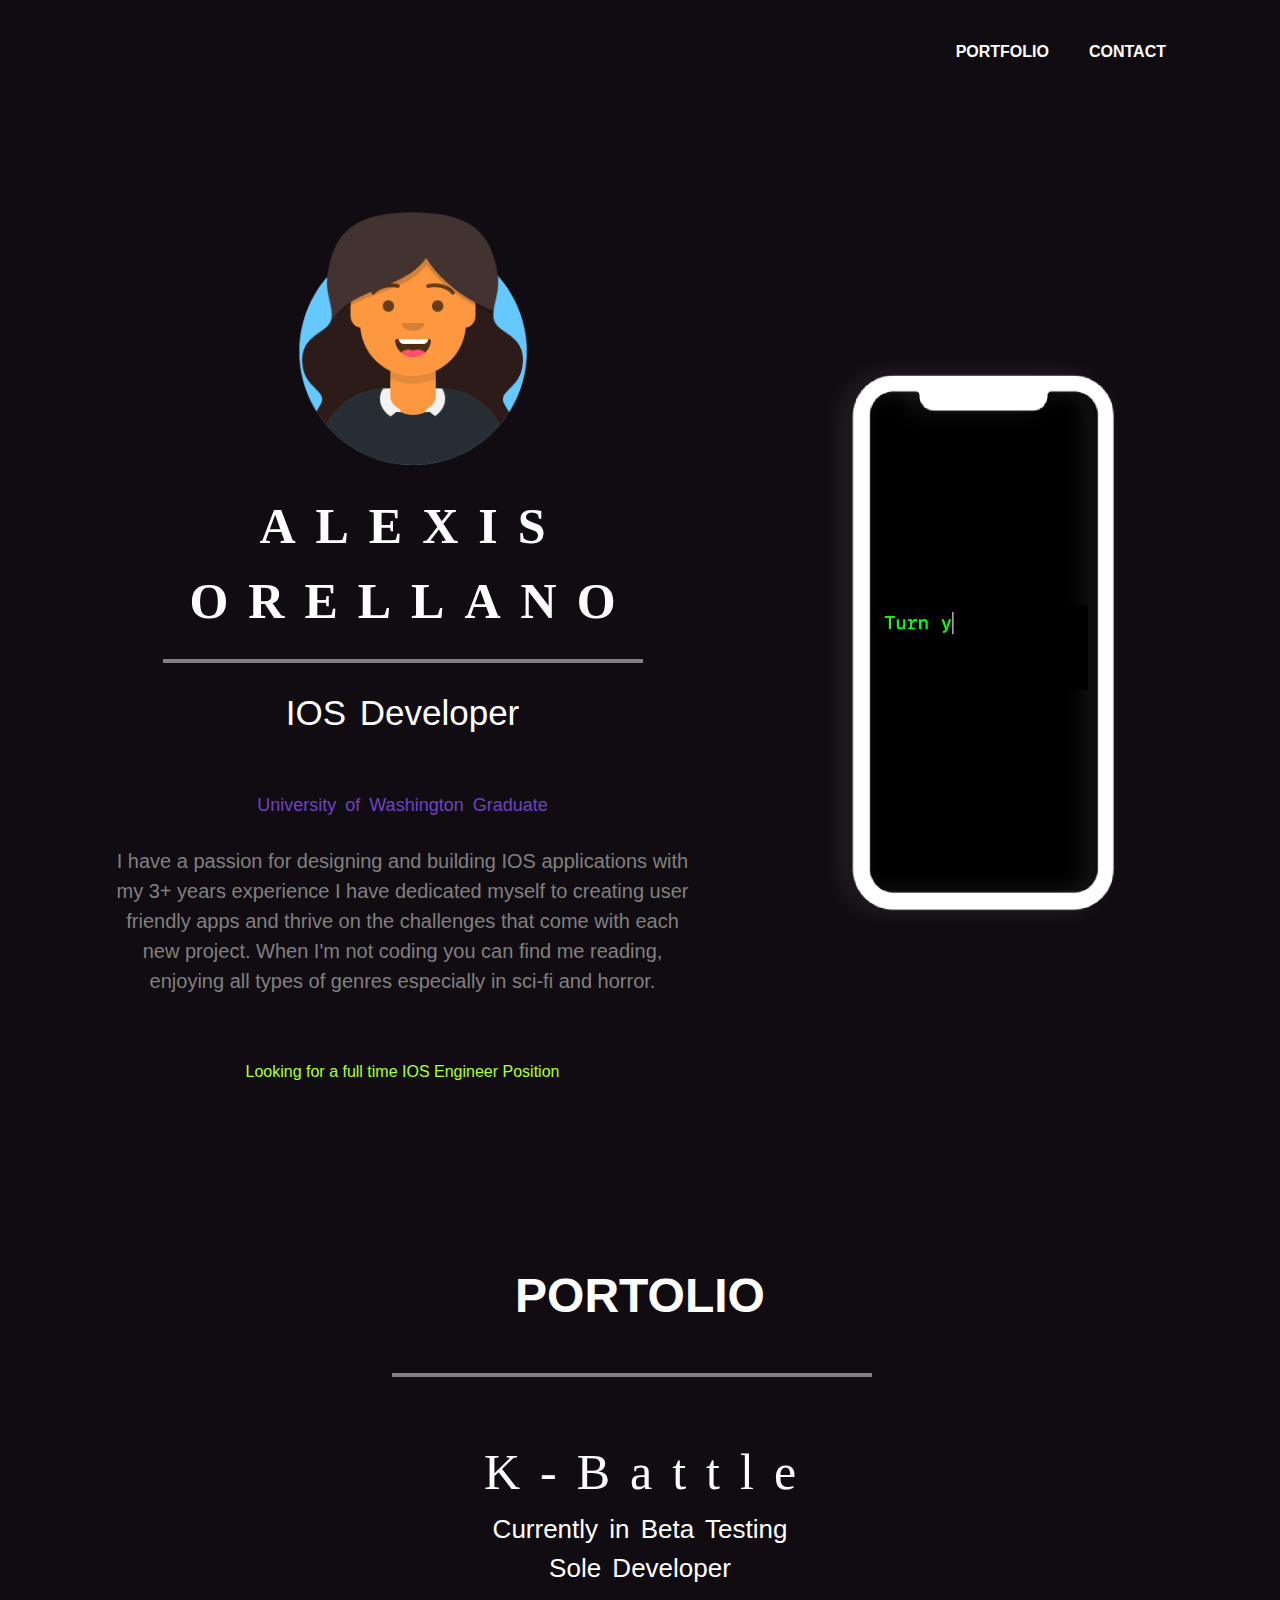
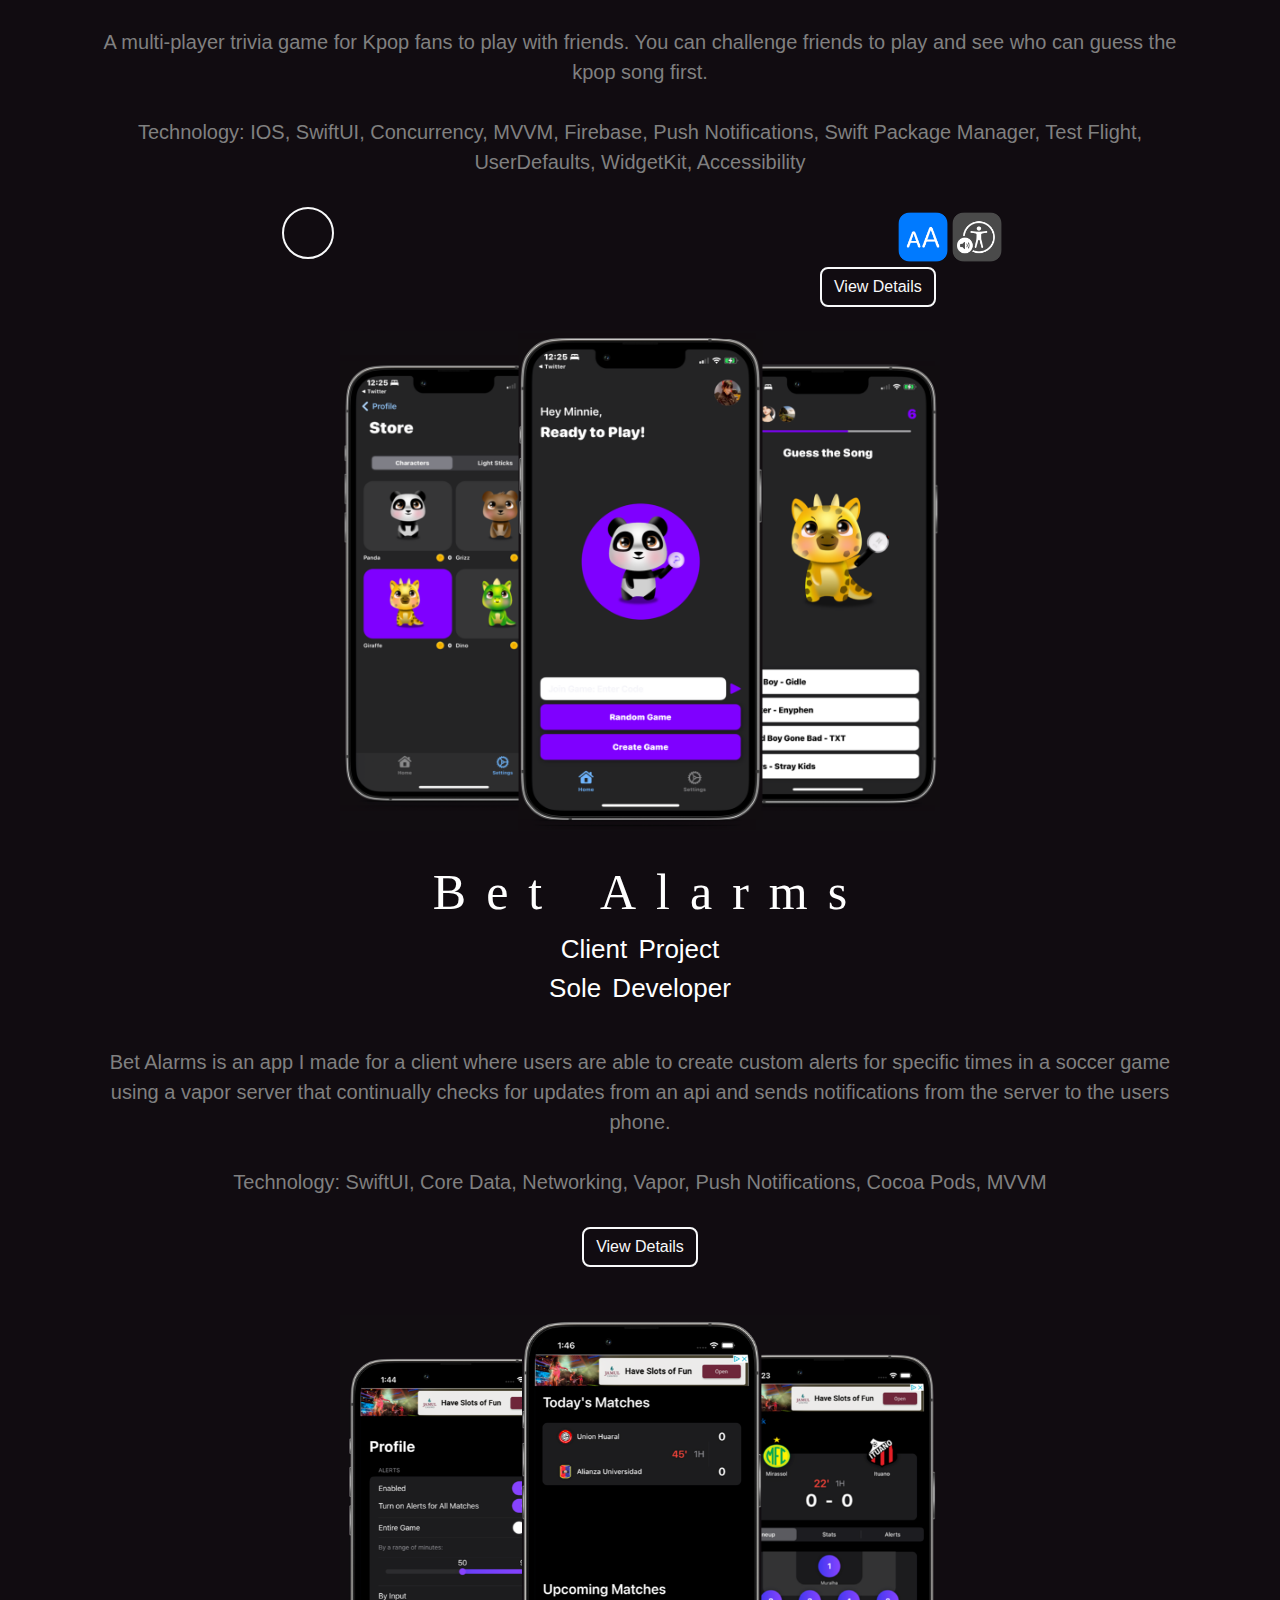
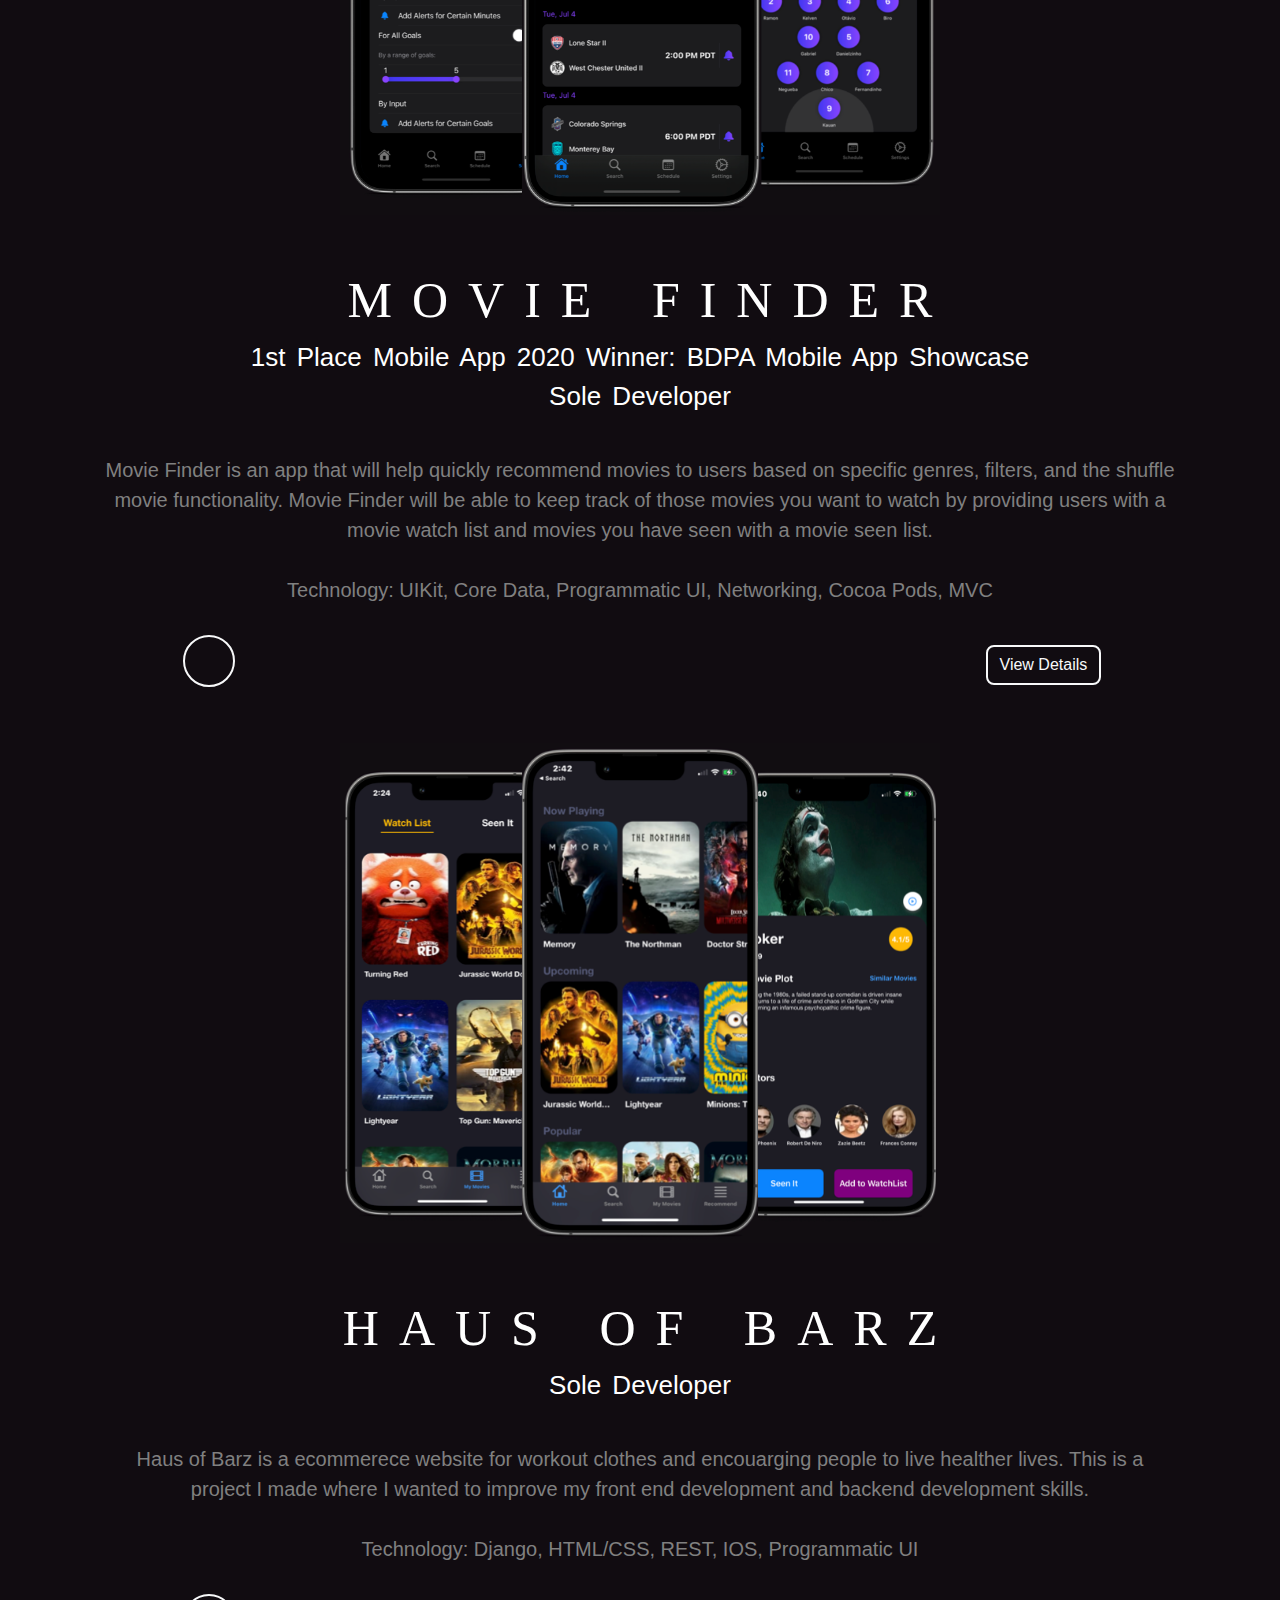
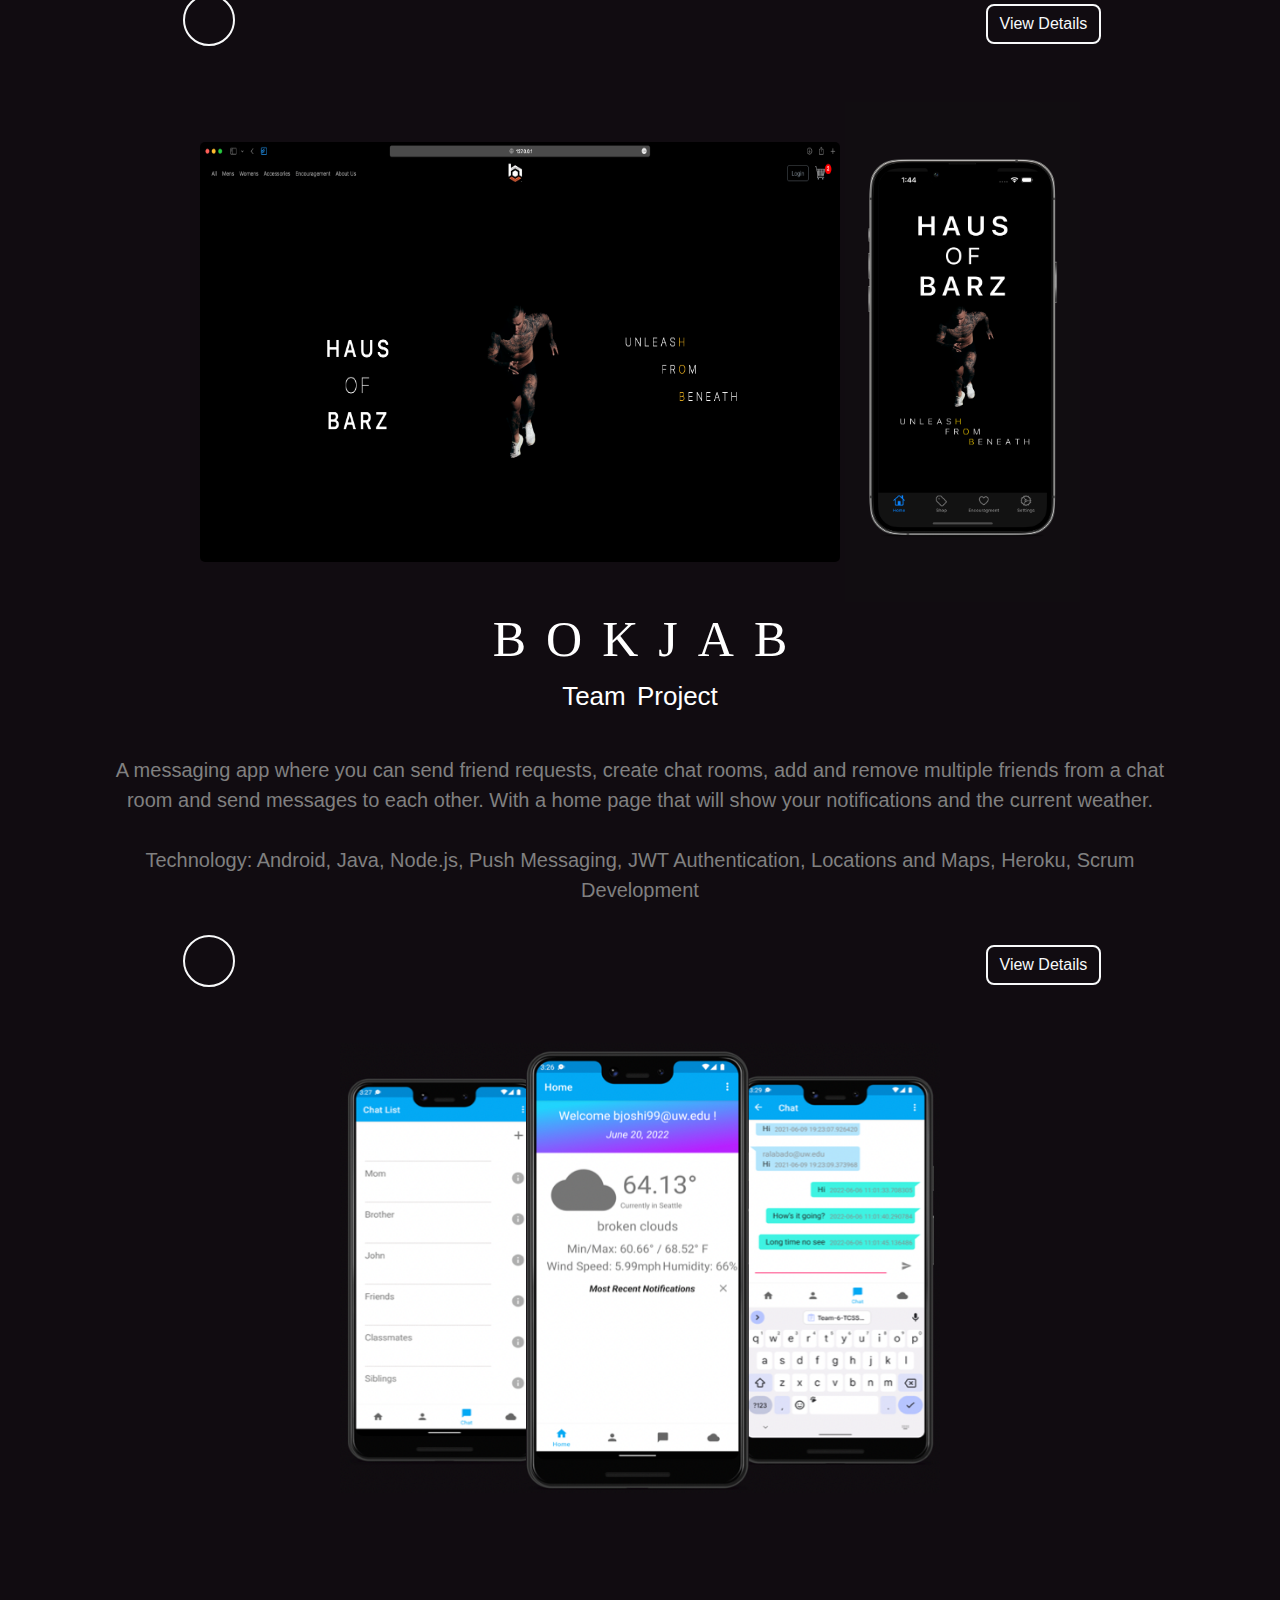
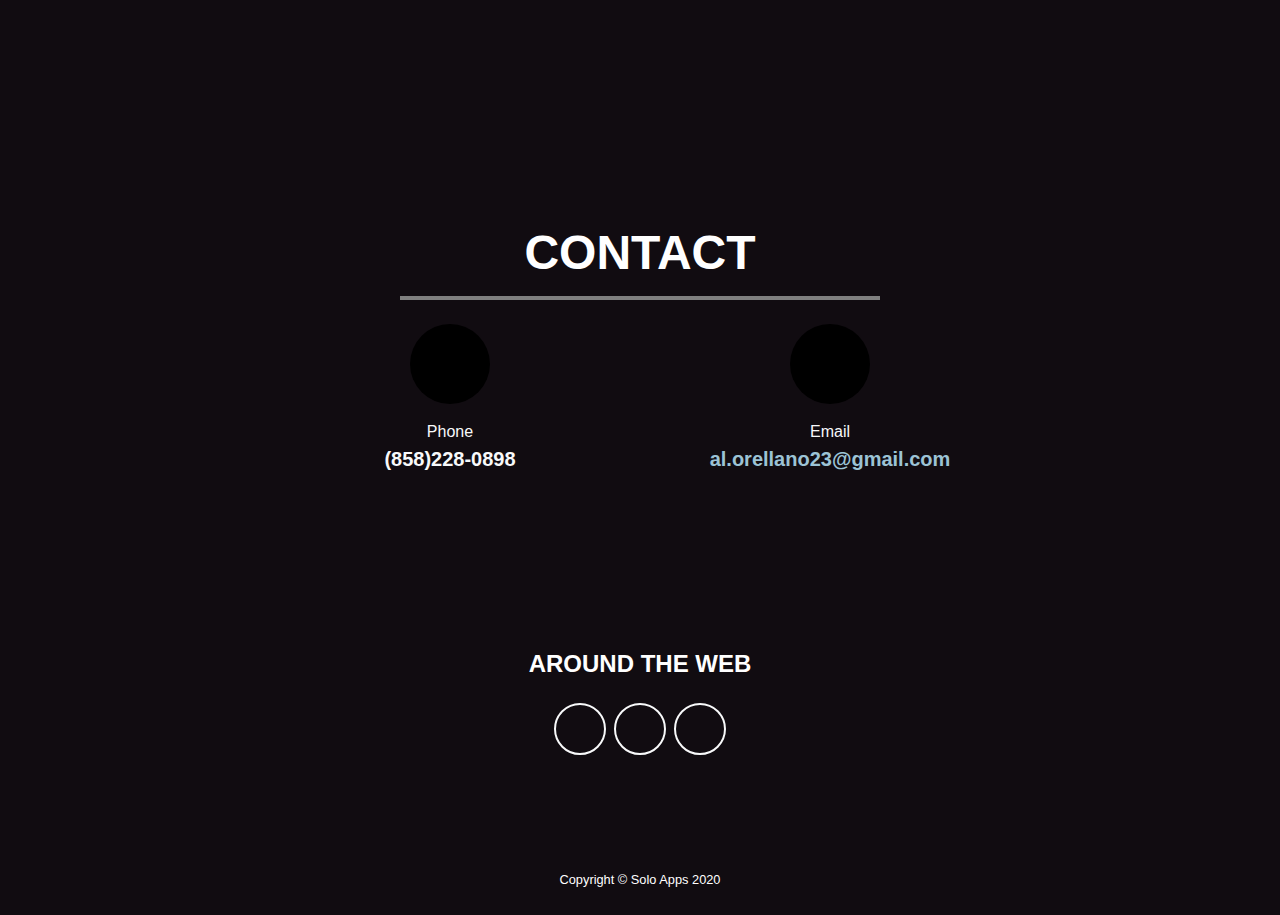
==== commit c1ac9e25: "updated homepage end bet alarms" ====
--- a/index.html
+++ b/index.html
@@ -54,7 +54,7 @@
                   University of Washington Graduate <br><br>
                 </div>
                 <div class=" ml-auto">
-                  <p class="pre-wrap description lead">I have a passion for creating iOS apps with 3 years experience. I have dedicated myself to creating user friendly apps and thrive on the challenges that come with each new project. When I'm not coding you can find me reading enjoying all types of genres but especially anything to do with sci-fi or horror.</p><br><br>
+                  <p class="pre-wrap description lead">I have a passion for designing and building IOS applications with my 3+ years experience I have dedicated myself to creating user friendly apps and thrive on the challenges that come with each new project. When I'm not coding you can find me reading, enjoying all types of genres especially in sci-fi and horror.</p><br><br>
               </div>
                 <div class="divider-custom-icon status"><i class="fas fa-star"></i> Looking for a full time IOS Engineer Position</div>
                 <!-- <div class= "row justify-content-center text-center description">
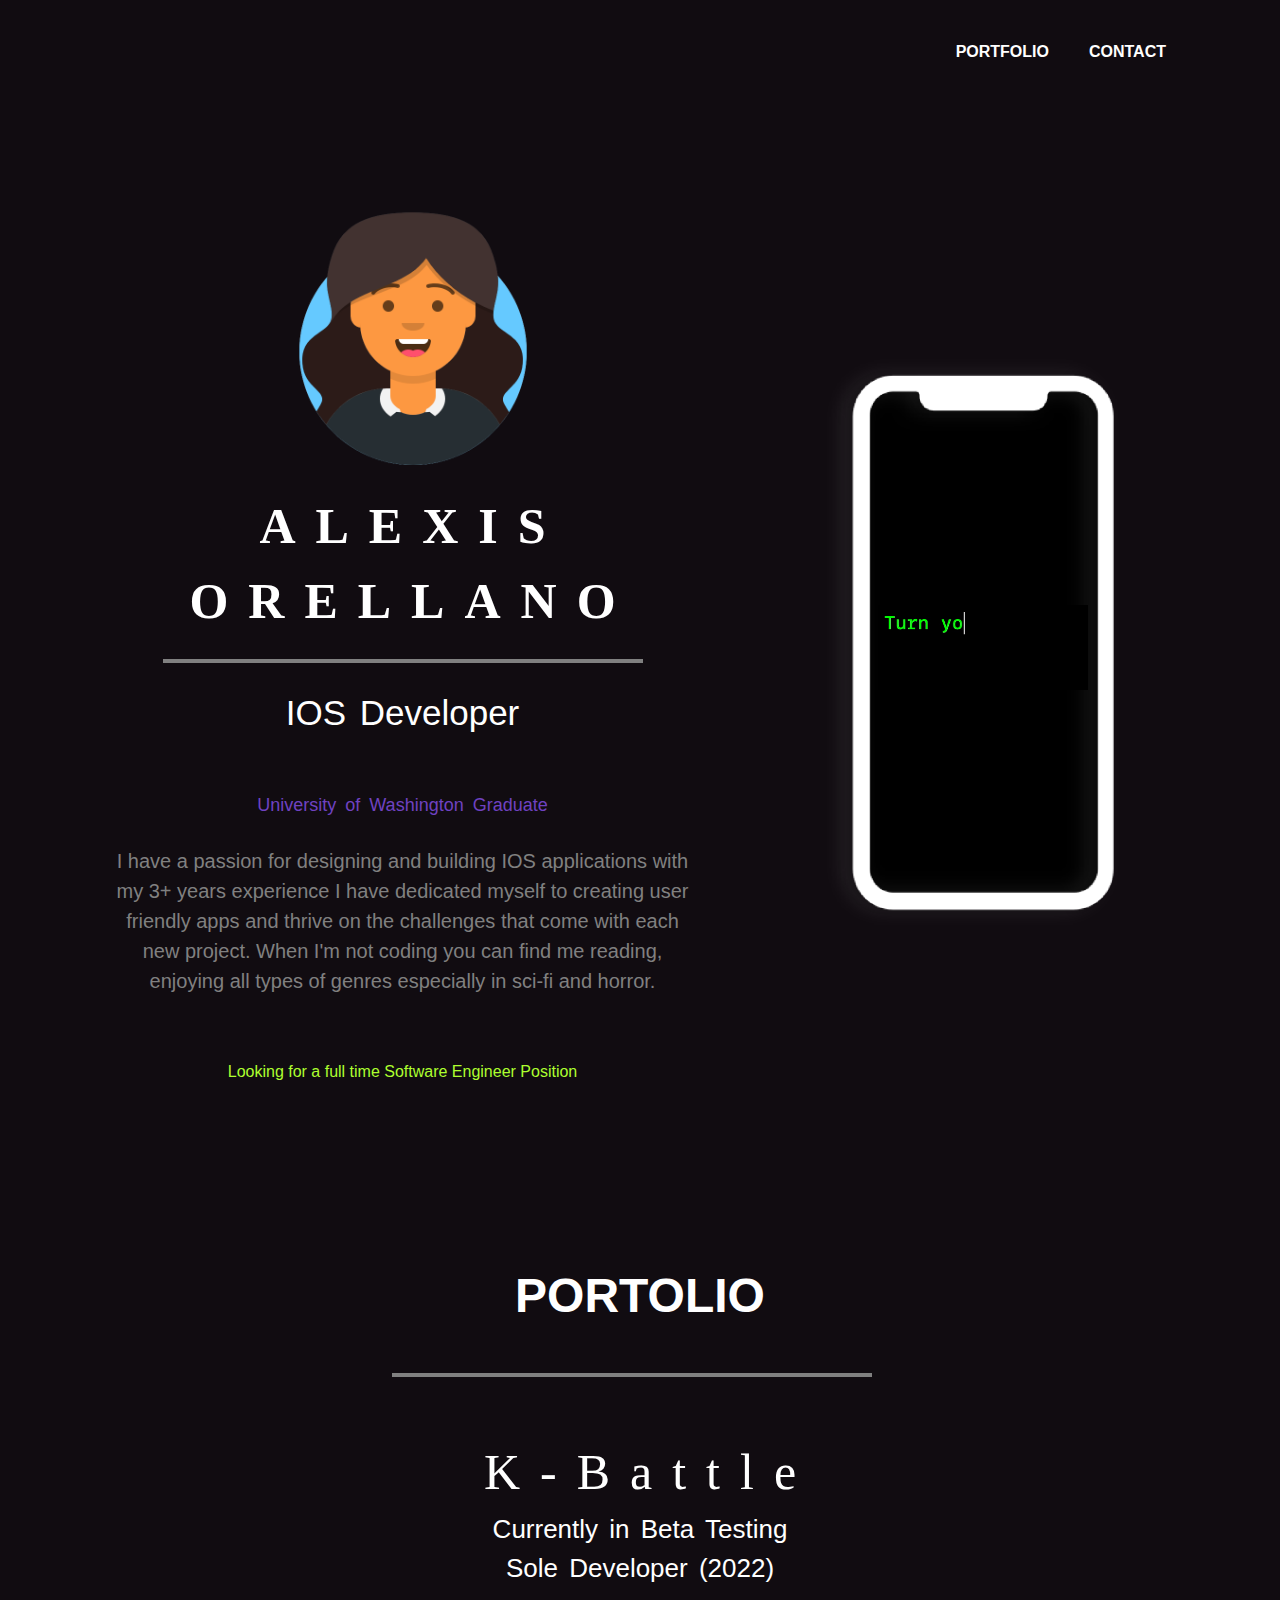
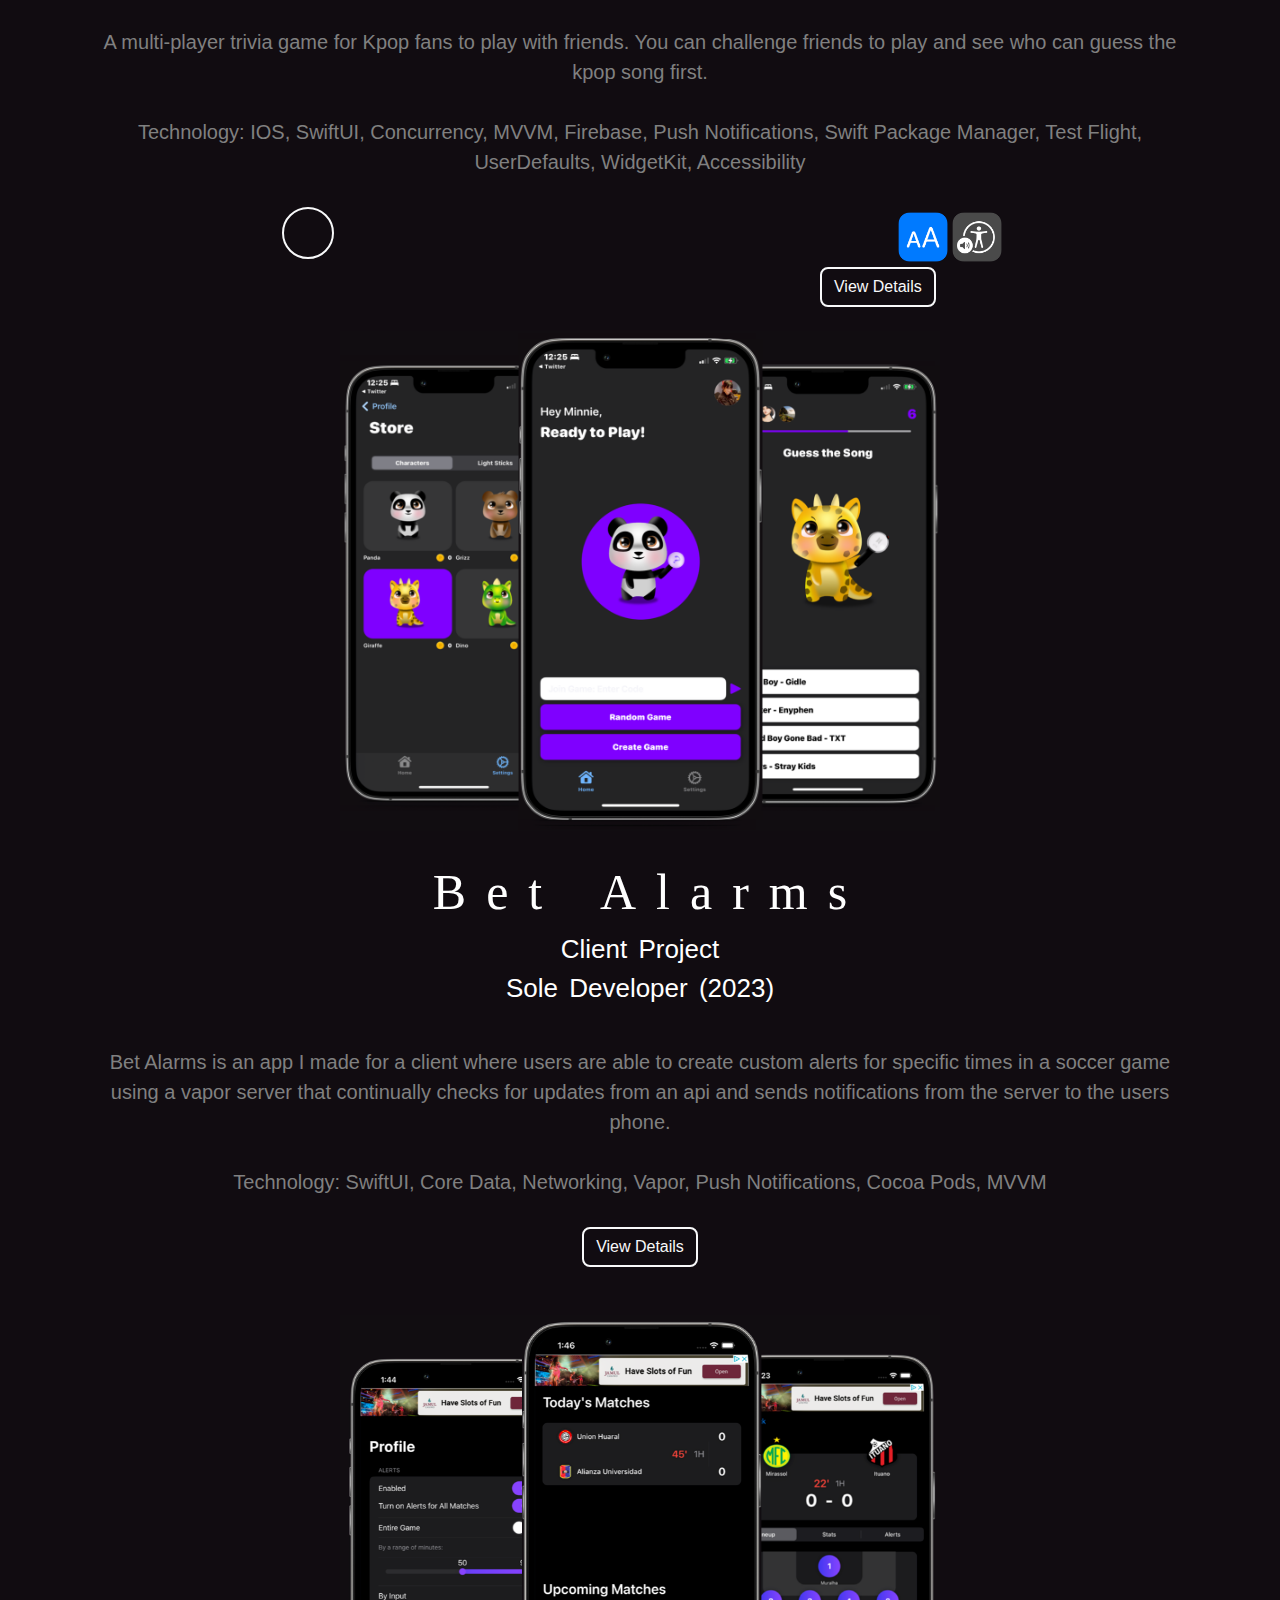
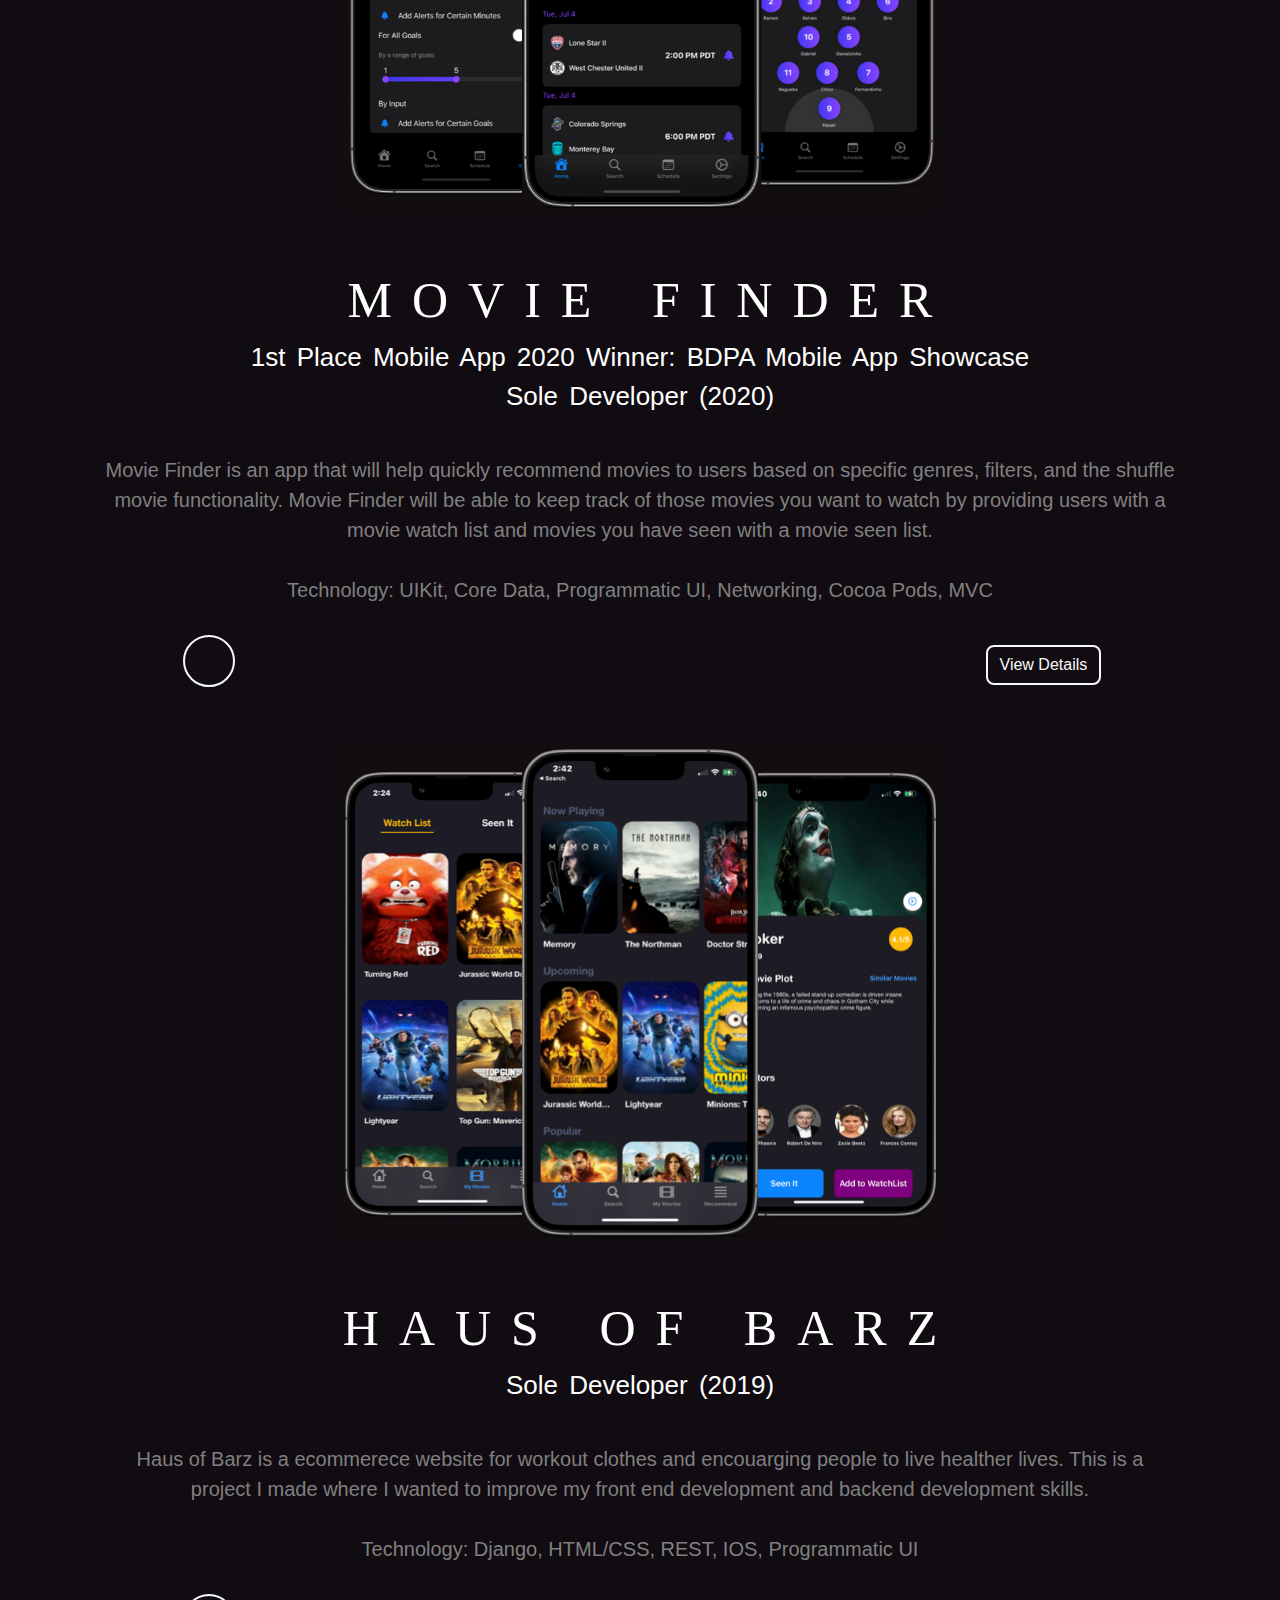
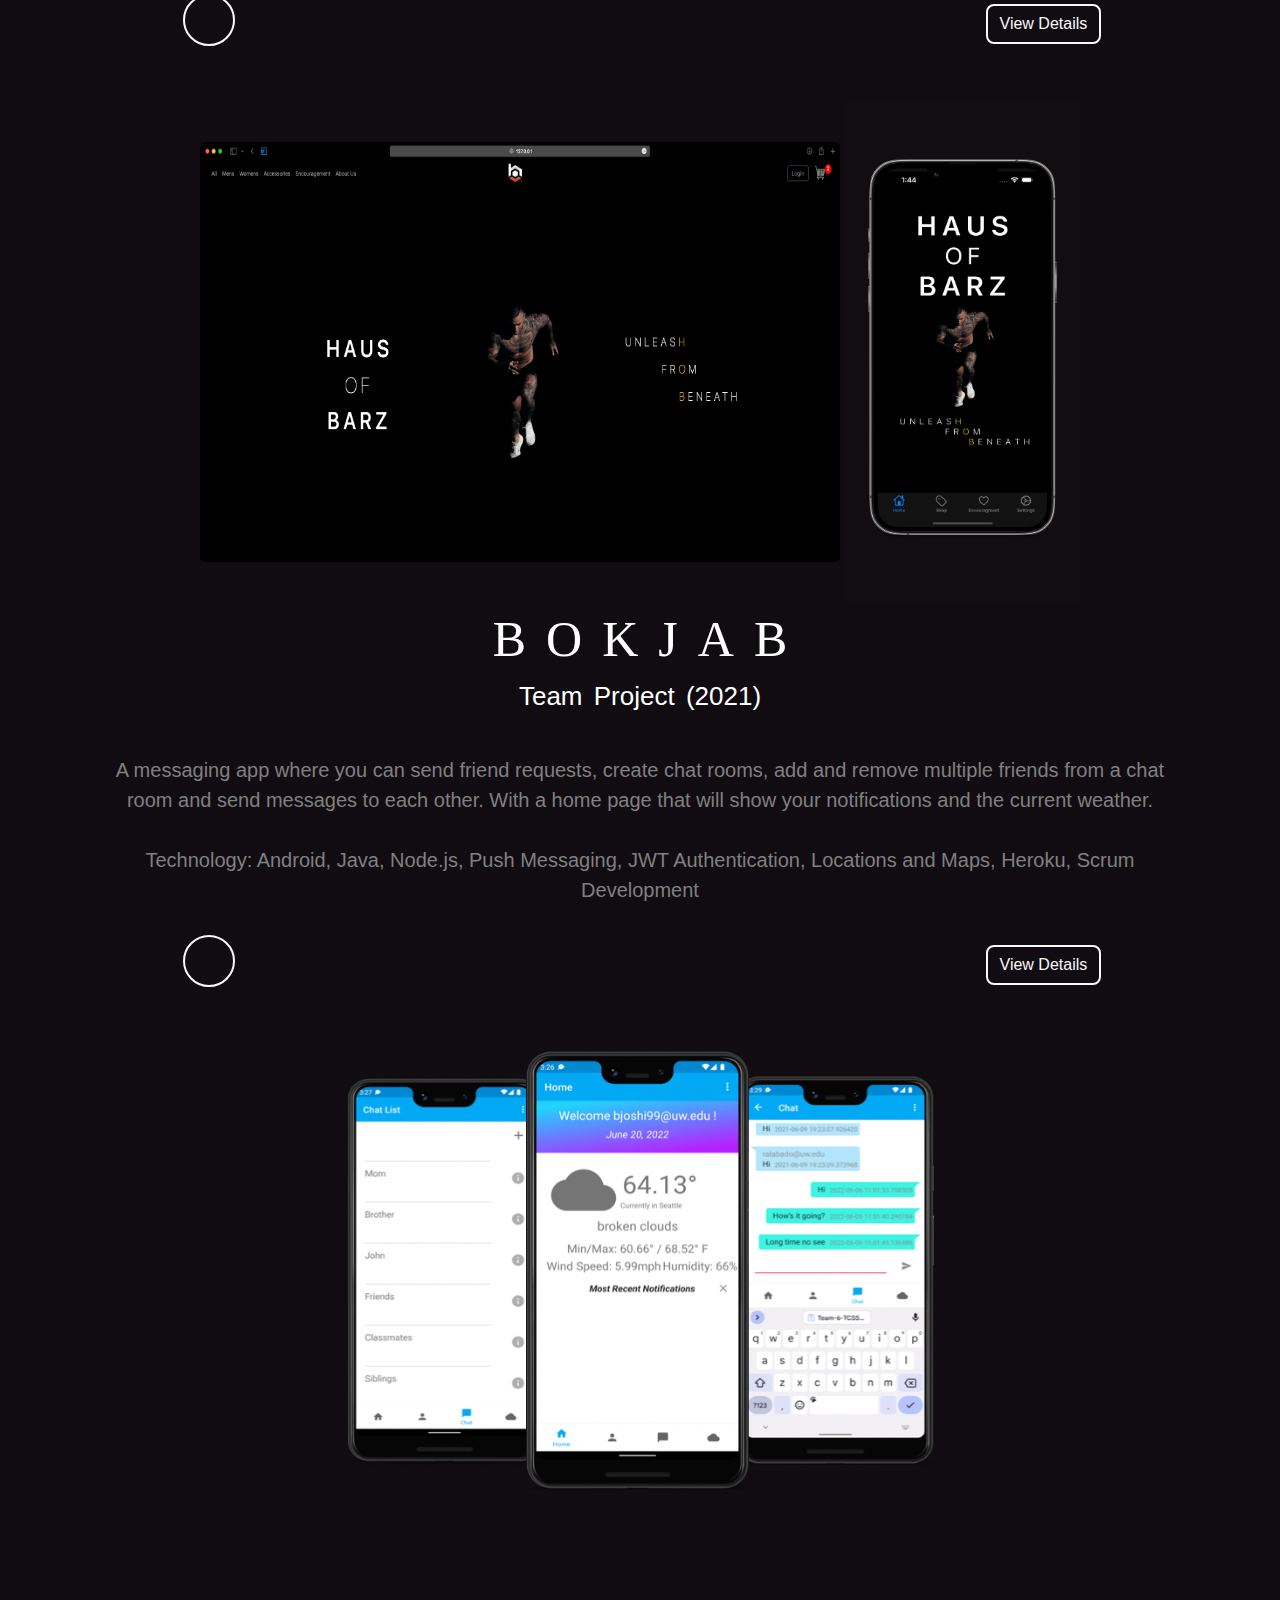
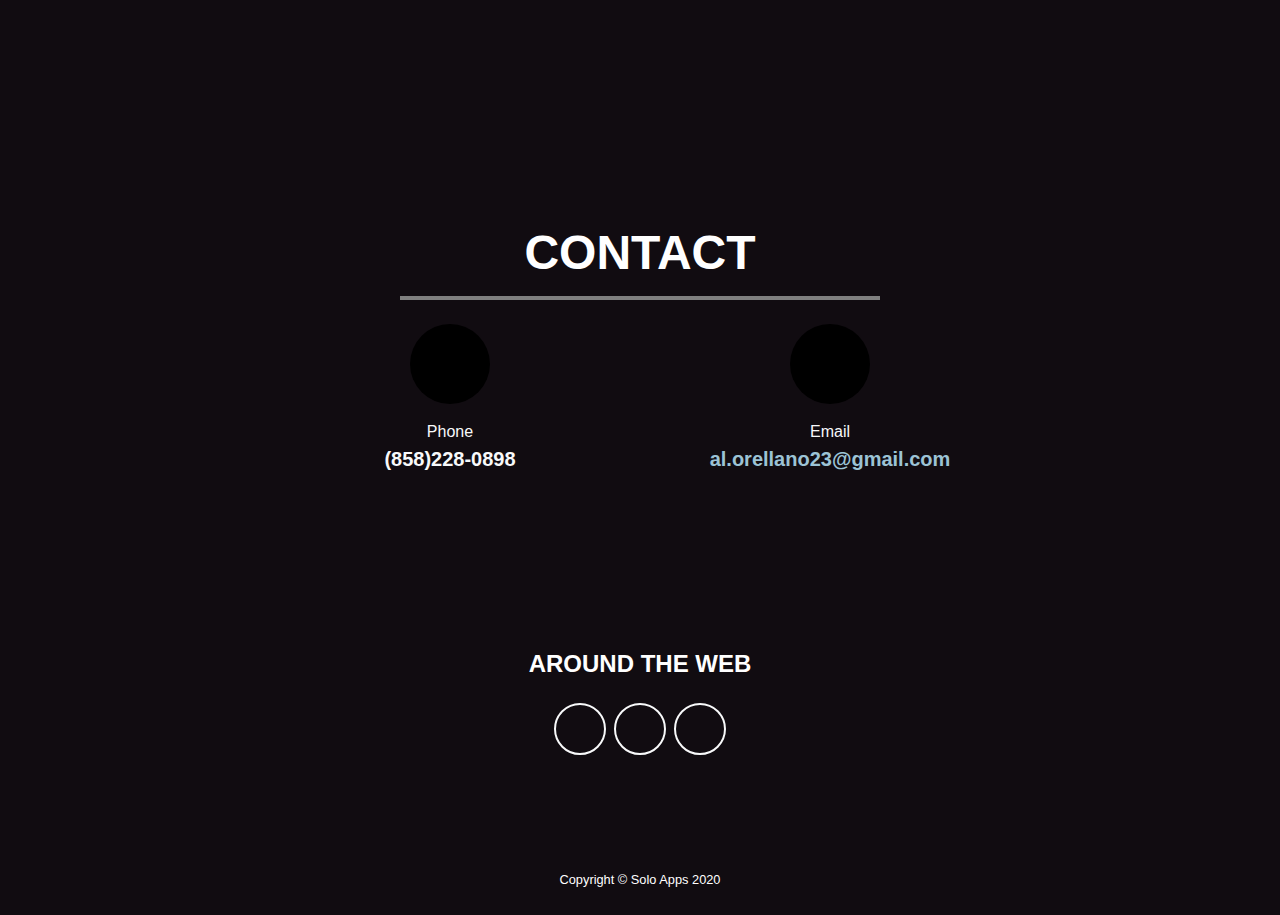
==== commit 8e132656: "added relevant dates to all projects" ====
--- a/index.html
+++ b/index.html
@@ -56,7 +56,7 @@
                 <div class=" ml-auto">
                   <p class="pre-wrap description lead">I have a passion for designing and building IOS applications with my 3+ years experience I have dedicated myself to creating user friendly apps and thrive on the challenges that come with each new project. When I'm not coding you can find me reading, enjoying all types of genres especially in sci-fi and horror.</p><br><br>
               </div>
-                <div class="divider-custom-icon status"><i class="fas fa-star"></i> Looking for a full time IOS Engineer Position</div>
+                <div class="divider-custom-icon status"><i class="fas fa-star"></i> Looking for a full time Software Engineer Position</div>
                 <!-- <div class= "row justify-content-center text-center description">
                   Hi, my name is Alexis Orellano. I have a passion<br>
        for creating beautiful IOS apps and helping<br>
@@ -94,7 +94,7 @@
                       <span class="app-title">K-Battle</span>
                     </div>
                     <div class="row justify-content-center app-sub-title">
-                      Currently in Beta Testing<br>Sole Developer<br><br>
+                      Currently in Beta Testing<br>Sole Developer (2022)<br><br>
                     </div>
                     <div class="row justify-content-center description">
                       A multi-player trivia game for Kpop fans to play with friends. You can challenge friends to play and see who can guess the kpop song first.<br><br>
@@ -122,7 +122,7 @@
                         <span class="app-title">Bet Alarms</span>
                       </div>
                       <div class="row justify-content-center app-sub-title">
-                        Client Project<br>Sole Developer<br><br>
+                        Client Project<br>Sole Developer (2023)<br><br>
                       </div>
 
                       <div class="row justify-content-center description">
@@ -147,7 +147,7 @@
                         <span class="app-title">MOVIE FINDER</span>
                       </div>
                       <div class="row justify-content-center app-sub-title">
-                        1st Place Mobile App 2020 Winner: BDPA Mobile App Showcase<br>Sole Developer<br><br>
+                        1st Place Mobile App 2020 Winner: BDPA Mobile App Showcase<br>Sole Developer (2020)<br><br>
                       </div>
 
                       <div class="row justify-content-center description">
@@ -175,7 +175,7 @@
                         <span class="app-title">HAUS OF BARZ</span>
                       </div>
                       <div class="row justify-content-center app-sub-title">
-                        Sole Developer<br><br>
+                        Sole Developer (2019)<br><br>
                       </div>
                       <div class="row justify-content-center description">
                         Haus of Barz is a ecommerece website for workout clothes and encouarging people to live healther lives. This is a project I made where I wanted to improve my front end development and backend development skills.<br><br>
@@ -204,7 +204,7 @@
                         <span class="app-title">BOKJAB</span>
                       </div>
                       <div class="row justify-content-center app-sub-title">
-                        Team Project<br><br>
+                        Team Project (2021)<br><br>
                       </div>
                       <div class="row justify-content-center description">
                         A messaging app where you can send friend requests, create chat rooms, add and remove multiple friends from a chat room and send messages to each other. With a home page that will show your notifications and the current weather. <br><br>
